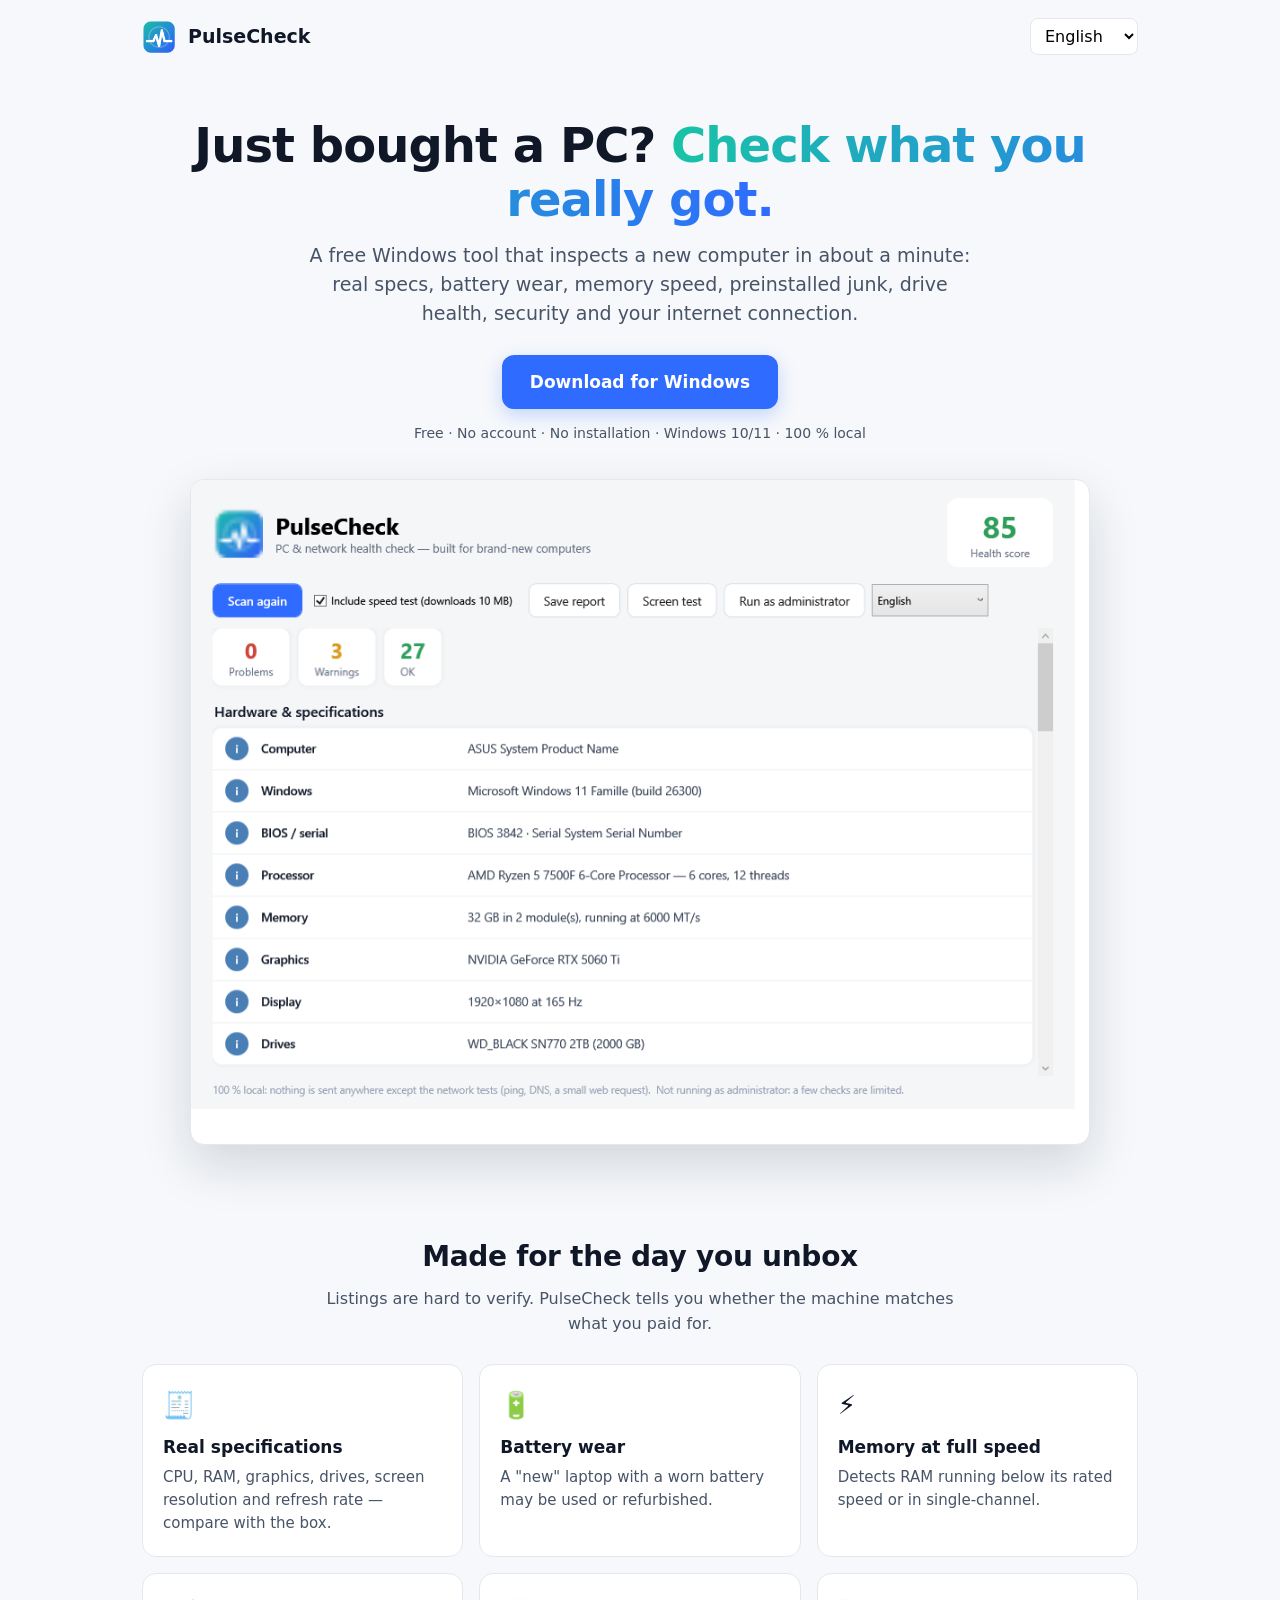
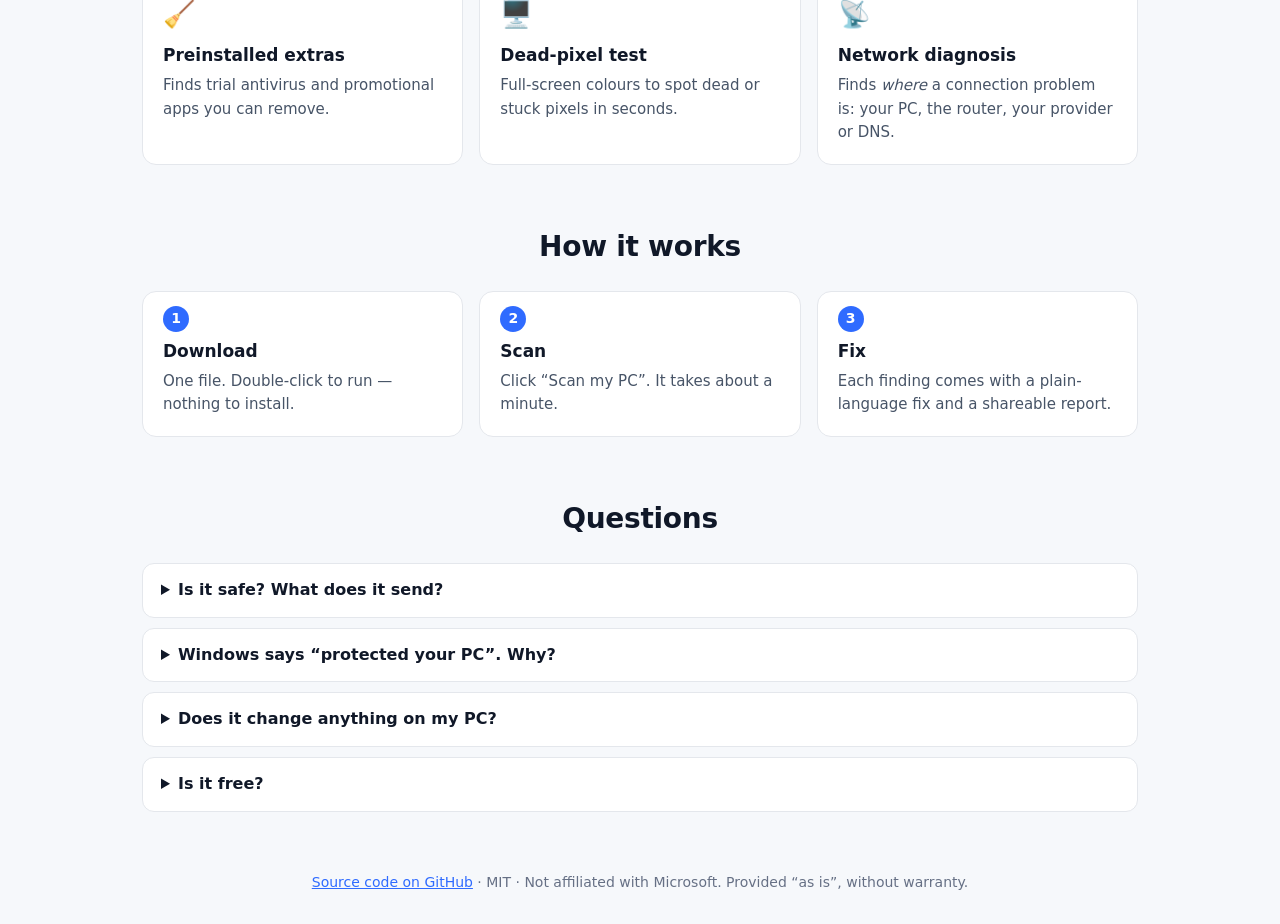
==== docs/index.html @ 27bd8bc9 "PulseCheck 1.0: PC and network health check for new computers" ====
<!DOCTYPE html>
<html lang="en">
<head>
<meta charset="utf-8">
<meta name="viewport" content="width=device-width, initial-scale=1">
<title>PulseCheck — PC & network health check for new computers</title>
<meta name="description" content="Free Windows tool that checks a new PC the day you unbox it: specs, battery wear, memory speed, preinstalled software, drives, security, network diagnosis. 100% local.">
<link rel="icon" href="icon.png">
<style>
:root{--ink:#101828;--muted:#475467;--line:#e4e7ec;--bg:#f6f8fb;--blue:#2f6bff;--teal:#19c3a6}
*{box-sizing:border-box}
body{margin:0;font-family:"Segoe UI",system-ui,-apple-system,Roboto,Arial,sans-serif;color:var(--ink);background:var(--bg);line-height:1.55}
.wrap{max-width:1040px;margin:0 auto;padding:0 22px}
nav{display:flex;align-items:center;gap:12px;padding:18px 0}
nav img{width:34px;height:34px}nav b{font-size:19px}
nav .sp{flex:1}
select{font:inherit;padding:7px 10px;border:1px solid var(--line);border-radius:8px;background:#fff}
.hero{padding:46px 0 30px;text-align:center}
.hero h1{font-size:clamp(30px,5vw,48px);line-height:1.12;margin:0 0 14px;letter-spacing:-.02em}
.hero h1 span{background:linear-gradient(90deg,var(--teal),var(--blue));-webkit-background-clip:text;background-clip:text;color:transparent}
.hero p{font-size:19px;color:var(--muted);max-width:680px;margin:0 auto 26px}
.btn{display:inline-block;background:var(--blue);color:#fff;text-decoration:none;font-weight:600;padding:14px 28px;border-radius:12px;font-size:17px;box-shadow:0 6px 18px #2f6bff40}
.btn:hover{filter:brightness(1.07)}
.meta{margin-top:14px;font-size:14px;color:var(--muted)}
.shot{margin:34px auto 0;max-width:900px;border-radius:14px;box-shadow:0 20px 50px #10182826;border:1px solid var(--line);background:#fff;display:block;width:100%}
h2{font-size:28px;margin:60px 0 8px;text-align:center;letter-spacing:-.01em}
.lead{text-align:center;color:var(--muted);max-width:640px;margin:0 auto 28px}
.grid{display:grid;grid-template-columns:repeat(auto-fit,minmax(240px,1fr));gap:16px}
.card{background:#fff;border:1px solid var(--line);border-radius:14px;padding:20px}
.card h3{margin:0 0 6px;font-size:17px}.card p{margin:0;color:var(--muted);font-size:15px}
.ic{font-size:26px;margin-bottom:8px}
.steps{display:grid;grid-template-columns:repeat(auto-fit,minmax(220px,1fr));gap:16px;counter-reset:s}
.steps .card{position:relative;padding-top:46px}
.steps .card::before{counter-increment:s;content:counter(s);position:absolute;top:14px;left:20px;width:26px;height:26px;border-radius:50%;background:var(--blue);color:#fff;display:grid;place-items:center;font-weight:700;font-size:14px}
.faq details{background:#fff;border:1px solid var(--line);border-radius:12px;padding:14px 18px;margin-bottom:10px}
.faq summary{cursor:pointer;font-weight:600}
.faq p{color:var(--muted);margin:10px 0 0}
footer{margin:60px 0 30px;text-align:center;color:#667085;font-size:14px}
footer a{color:var(--blue)}
</style>
</head>
<body>
<div class="wrap">
  <nav>
    <img src="icon.png" alt=""><b>PulseCheck</b><span class="sp"></span>
    <select id="lang" aria-label="Language">
      <option value="en">English</option><option value="fr">Français</option>
      <option value="es">Español</option><option value="de">Deutsch</option>
    </select>
  </nav>

  <header class="hero">
    <h1 data-i="h1">Just bought a PC? <span>Check what you really got.</span></h1>
    <p data-i="sub">A free Windows tool that inspects a new computer in about a minute: real specs, battery wear, memory speed, preinstalled junk, drive health, security and your internet connection.</p>
    <a class="btn" href="https://github.com/Brillant000/PulseCheck/releases/latest" data-i="dl">Download for Windows</a>
    <div class="meta" data-i="meta">Free · No account · No installation · Windows 10/11 · 100 % local</div>
    <img class="shot" src="screenshot-en.png" alt="PulseCheck screenshot" id="shot">
  </header>

  <h2 data-i="why">Made for the day you unbox</h2>
  <p class="lead" data-i="whyp">Listings are hard to verify. PulseCheck tells you whether the machine matches what you paid for.</p>
  <div class="grid">
    <div class="card"><div class="ic">🧾</div><h3 data-i="f1t">Real specifications</h3><p data-i="f1p">CPU, RAM, graphics, drives, screen resolution and refresh rate — compare with the box.</p></div>
    <div class="card"><div class="ic">🔋</div><h3 data-i="f2t">Battery wear</h3><p data-i="f2p">A "new" laptop with a worn battery may be used or refurbished.</p></div>
    <div class="card"><div class="ic">⚡</div><h3 data-i="f3t">Memory at full speed</h3><p data-i="f3p">Detects RAM running below its rated speed or in single-channel.</p></div>
    <div class="card"><div class="ic">🧹</div><h3 data-i="f4t">Preinstalled extras</h3><p data-i="f4p">Finds trial antivirus and promotional apps you can remove.</p></div>
    <div class="card"><div class="ic">🖥️</div><h3 data-i="f5t">Dead-pixel test</h3><p data-i="f5p">Full-screen colours to spot dead or stuck pixels in seconds.</p></div>
    <div class="card"><div class="ic">📡</div><h3 data-i="f6t">Network diagnosis</h3><p data-i="f6p">Finds <em>where</em> a connection problem is: your PC, the router, your provider or DNS.</p></div>
  </div>

  <h2 data-i="how">How it works</h2>
  <div class="steps" style="margin-top:22px">
    <div class="card"><h3 data-i="s1t">Download</h3><p data-i="s1p">One file. Double-click to run — nothing to install.</p></div>
    <div class="card"><h3 data-i="s2t">Scan</h3><p data-i="s2p">Click “Scan my PC”. It takes about a minute.</p></div>
    <div class="card"><h3 data-i="s3t">Fix</h3><p data-i="s3p">Each finding comes with a plain-language fix and a shareable report.</p></div>
  </div>

  <h2 data-i="faq">Questions</h2>
  <div class="faq" style="margin-top:22px">
    <details><summary data-i="q1">Is it safe? What does it send?</summary><p data-i="a1">Nothing is uploaded and there is no telemetry. PulseCheck only reads information from your PC. The only traffic is the connection test (ping, DNS, a small web request and an optional 10 MB speed test). The source code is public.</p></details>
    <details><summary data-i="q2">Windows says “protected your PC”. Why?</summary><p data-i="a2">The file is not code-signed yet, so SmartScreen warns about any unrecognised program. Click “More info”, then “Run anyway”. You can check the SHA-256 hash published with each release, or build it yourself from the source.</p></details>
    <details><summary data-i="q3">Does it change anything on my PC?</summary><p data-i="a3">No. It is read-only and only suggests fixes. You decide what to do.</p></details>
    <details><summary data-i="q4">Is it free?</summary><p data-i="a4">Yes, free and open source (MIT license).</p></details>
  </div>

  <footer>
    <a href="https://github.com/Brillant000/PulseCheck" data-i="src">Source code on GitHub</a> · MIT ·
    <span data-i="disc">Not affiliated with Microsoft. Provided “as is”, without warranty.</span>
  </footer>
</div>

<script>
const T={
en:{h1:'Just bought a PC? <span>Check what you really got.</span>',sub:'A free Windows tool that inspects a new computer in about a minute: real specs, battery wear, memory speed, preinstalled junk, drive health, security and your internet connection.',dl:'Download for Windows',meta:'Free · No account · No installation · Windows 10/11 · 100 % local',why:'Made for the day you unbox',whyp:'Listings are hard to verify. PulseCheck tells you whether the machine matches what you paid for.',f1t:'Real specifications',f1p:'CPU, RAM, graphics, drives, screen resolution and refresh rate — compare with the box.',f2t:'Battery wear',f2p:'A "new" laptop with a worn battery may be used or refurbished.',f3t:'Memory at full speed',f3p:'Detects RAM running below its rated speed or in single-channel.',f4t:'Preinstalled extras',f4p:'Finds trial antivirus and promotional apps you can remove.',f5t:'Dead-pixel test',f5p:'Full-screen colours to spot dead or stuck pixels in seconds.',f6t:'Network diagnosis',f6p:'Finds <em>where</em> a connection problem is: your PC, the router, your provider or DNS.',how:'How it works',s1t:'Download',s1p:'One file. Double-click to run — nothing to install.',s2t:'Scan',s2p:'Click “Scan my PC”. It takes about a minute.',s3t:'Fix',s3p:'Each finding comes with a plain-language fix and a shareable report.',faq:'Questions',q1:'Is it safe? What does it send?',a1:'Nothing is uploaded and there is no telemetry. PulseCheck only reads information from your PC. The only traffic is the connection test (ping, DNS, a small web request and an optional 10 MB speed test). The source code is public.',q2:'Windows says “protected your PC”. Why?',a2:'The file is not code-signed yet, so SmartScreen warns about any unrecognised program. Click “More info”, then “Run anyway”. You can check the SHA-256 hash published with each release, or build it yourself from the source.',q3:'Does it change anything on my PC?',a3:'No. It is read-only and only suggests fixes. You decide what to do.',q4:'Is it free?',a4:'Yes, free and open source (MIT license).',src:'Source code on GitHub',disc:'Not affiliated with Microsoft. Provided “as is”, without warranty.'},
fr:{h1:'Vous venez d’acheter un PC ? <span>Vérifiez ce que vous avez vraiment reçu.</span>',sub:'Un outil Windows gratuit qui inspecte un ordinateur neuf en une minute : vraies caractéristiques, usure de la batterie, vitesse mémoire, logiciels préinstallés, santé des disques, sécurité et connexion Internet.',dl:'Télécharger pour Windows',meta:'Gratuit · Sans compte · Sans installation · Windows 10/11 · 100 % local',why:'Pensé pour le jour du déballage',whyp:'Une annonce est difficile à vérifier. PulseCheck vous dit si la machine correspond à ce que vous avez payé.',f1t:'Vraies caractéristiques',f1p:'Processeur, mémoire, carte graphique, disques, résolution et fréquence de l’écran — comparez avec la boîte.',f2t:'Usure de la batterie',f2p:'Un portable « neuf » à batterie usée est peut-être d’occasion ou reconditionné.',f3t:'Mémoire à pleine vitesse',f3p:'Détecte une mémoire sous sa vitesse nominale ou en simple canal.',f4t:'Logiciels préinstallés',f4p:'Repère antivirus d’essai et applications promotionnelles à supprimer.',f5t:'Test de pixels morts',f5p:'Des couleurs plein écran pour repérer les pixels morts ou bloqués en quelques secondes.',f6t:'Diagnostic réseau',f6p:'Trouve <em>où</em> se situe un problème de connexion : votre PC, le routeur, votre opérateur ou le DNS.',how:'Comment ça marche',s1t:'Télécharger',s1p:'Un seul fichier. Double-clic pour lancer — rien à installer.',s2t:'Analyser',s2p:'Cliquez sur « Analyser mon PC ». Environ une minute.',s3t:'Corriger',s3p:'Chaque résultat s’accompagne d’une solution claire et d’un rapport partageable.',faq:'Questions',q1:'Est-ce sûr ? Que transmet-il ?',a1:'Rien n’est envoyé et il n’y a aucune télémétrie. PulseCheck lit seulement des informations de votre PC. Le seul trafic est le test de connexion (ping, DNS, une petite requête web et un test de débit de 10 Mo optionnel). Le code source est public.',q2:'Windows indique « a protégé votre PC ». Pourquoi ?',a2:'Le fichier n’est pas encore signé numériquement : SmartScreen avertit pour tout programme non reconnu. Cliquez sur « Informations complémentaires » puis « Exécuter quand même ». Vous pouvez vérifier l’empreinte SHA-256 publiée avec chaque version, ou compiler vous-même.',q3:'Modifie-t-il quelque chose sur mon PC ?',a3:'Non. Il est en lecture seule et propose seulement des solutions. Vous décidez.',q4:'Est-il gratuit ?',a4:'Oui, gratuit et open source (licence MIT).',src:'Code source sur GitHub',disc:'Sans lien avec Microsoft. Fourni « tel quel », sans garantie.'},
es:{h1:'¿Acabas de comprar un PC? <span>Comprueba lo que recibiste de verdad.</span>',sub:'Una herramienta gratuita para Windows que inspecciona un ordenador nuevo en un minuto: especificaciones reales, desgaste de la batería, velocidad de memoria, software preinstalado, estado de los discos, seguridad y conexión a Internet.',dl:'Descargar para Windows',meta:'Gratis · Sin cuenta · Sin instalación · Windows 10/11 · 100 % local',why:'Pensada para el día que lo desembalas',whyp:'Un anuncio es difícil de verificar. PulseCheck te dice si el equipo corresponde a lo que pagaste.',f1t:'Especificaciones reales',f1p:'Procesador, RAM, gráficos, unidades, resolución y frecuencia de pantalla — compáralo con la caja.',f2t:'Desgaste de la batería',f2p:'Un portátil «nuevo» con batería gastada puede ser usado o reacondicionado.',f3t:'Memoria a toda velocidad',f3p:'Detecta RAM por debajo de su velocidad nominal o en canal simple.',f4t:'Software preinstalado',f4p:'Encuentra antivirus de prueba y aplicaciones promocionales que puedes quitar.',f5t:'Prueba de píxeles muertos',f5p:'Colores a pantalla completa para detectar píxeles muertos o fijos en segundos.',f6t:'Diagnóstico de red',f6p:'Encuentra <em>dónde</em> está un problema de conexión: tu PC, el router, tu operador o el DNS.',how:'Cómo funciona',s1t:'Descargar',s1p:'Un solo archivo. Doble clic para ejecutar — nada que instalar.',s2t:'Analizar',s2p:'Pulsa «Analizar mi PC». Tarda aproximadamente un minuto.',s3t:'Corregir',s3p:'Cada resultado incluye una solución clara y un informe que puedes compartir.',faq:'Preguntas',q1:'¿Es seguro? ¿Qué envía?',a1:'No se sube nada y no hay telemetría. PulseCheck solo lee información de tu PC. El único tráfico es la prueba de conexión (ping, DNS, una pequeña petición web y una prueba de velocidad opcional de 10 MB). El código fuente es público.',q2:'Windows dice «protegió tu PC». ¿Por qué?',a2:'El archivo aún no está firmado digitalmente, así que SmartScreen avisa ante cualquier programa no reconocido. Pulsa «Más información» y luego «Ejecutar de todas formas». Puedes comprobar el hash SHA-256 publicado con cada versión o compilarlo tú mismo.',q3:'¿Cambia algo en mi PC?',a3:'No. Es de solo lectura y solo sugiere soluciones. Tú decides.',q4:'¿Es gratuito?',a4:'Sí, gratuito y de código abierto (licencia MIT).',src:'Código fuente en GitHub',disc:'Sin relación con Microsoft. Se ofrece «tal cual», sin garantía.'},
de:{h1:'Gerade einen PC gekauft? <span>Prüfen Sie, was Sie wirklich bekommen haben.</span>',sub:'Ein kostenloses Windows-Tool, das einen neuen Computer in etwa einer Minute prüft: echte Spezifikationen, Akkuverschleiß, Speichergeschwindigkeit, vorinstallierte Software, Laufwerkszustand, Sicherheit und Internetverbindung.',dl:'Für Windows herunterladen',meta:'Kostenlos · Kein Konto · Keine Installation · Windows 10/11 · 100 % lokal',why:'Gemacht für den Tag des Auspackens',whyp:'Angebote lassen sich schwer überprüfen. PulseCheck sagt Ihnen, ob das Gerät dem entspricht, was Sie bezahlt haben.',f1t:'Echte Spezifikationen',f1p:'CPU, RAM, Grafik, Laufwerke, Bildschirmauflösung und Bildwiederholrate — vergleichen Sie mit der Verpackung.',f2t:'Akkuverschleiß',f2p:'Ein „neuer“ Laptop mit abgenutztem Akku ist möglicherweise gebraucht oder generalüberholt.',f3t:'Speicher mit voller Geschwindigkeit',f3p:'Erkennt RAM unterhalb der Nenngeschwindigkeit oder im Single-Channel.',f4t:'Vorinstallierte Zusatzsoftware',f4p:'Findet Test-Antivirus und Werbe-Apps, die Sie entfernen können.',f5t:'Pixelfehler-Test',f5p:'Vollbild-Farben, um defekte oder hängende Pixel in Sekunden zu finden.',f6t:'Netzwerkdiagnose',f6p:'Findet heraus, <em>wo</em> ein Verbindungsproblem liegt: PC, Router, Anbieter oder DNS.',how:'So funktioniert es',s1t:'Herunterladen',s1p:'Eine Datei. Doppelklick zum Starten — nichts zu installieren.',s2t:'Prüfen',s2p:'Klicken Sie auf „Meinen PC prüfen“. Das dauert etwa eine Minute.',s3t:'Beheben',s3p:'Zu jedem Ergebnis gibt es eine verständliche Lösung und einen teilbaren Bericht.',faq:'Fragen',q1:'Ist es sicher? Was wird gesendet?',a1:'Es wird nichts hochgeladen und es gibt keine Telemetrie. PulseCheck liest nur Informationen von Ihrem PC. Der einzige Datenverkehr ist der Verbindungstest (Ping, DNS, eine kleine Webanfrage und ein optionaler 10-MB-Geschwindigkeitstest). Der Quellcode ist öffentlich.',q2:'Windows meldet „Der PC wurde geschützt“. Warum?',a2:'Die Datei ist noch nicht digital signiert, daher warnt SmartScreen vor jedem unbekannten Programm. Klicken Sie auf „Weitere Informationen“ und dann auf „Trotzdem ausführen“. Sie können den mit jeder Version veröffentlichten SHA-256-Hash prüfen oder selbst kompilieren.',q3:'Ändert es etwas an meinem PC?',a3:'Nein. Es arbeitet nur lesend und schlägt lediglich Lösungen vor. Sie entscheiden.',q4:'Ist es kostenlos?',a4:'Ja, kostenlos und quelloffen (MIT-Lizenz).',src:'Quellcode auf GitHub',disc:'Nicht mit Microsoft verbunden. Bereitgestellt „wie besehen“, ohne Gewährleistung.'}
};
const shots={en:'screenshot-en.png',fr:'screenshot-fr.png',es:'screenshot-en.png',de:'screenshot-en.png'};
function setLang(l){
  const t=T[l]||T.en; document.documentElement.lang=l;
  document.querySelectorAll('[data-i]').forEach(e=>{const v=t[e.dataset.i]; if(v!==undefined) e.innerHTML=v;});
  document.getElementById('shot').src=shots[l]||shots.en;
  document.getElementById('lang').value=l;
  try{localStorage.setItem('lang',l)}catch(e){}
}
const saved=(()=>{try{return localStorage.getItem('lang')}catch(e){return null}})();
const nav=(navigator.language||'en').slice(0,2);
setLang(T[saved]?saved:(T[nav]?nav:'en'));
document.getElementById('lang').addEventListener('change',e=>setLang(e.target.value));
</script>
</body>
</html>
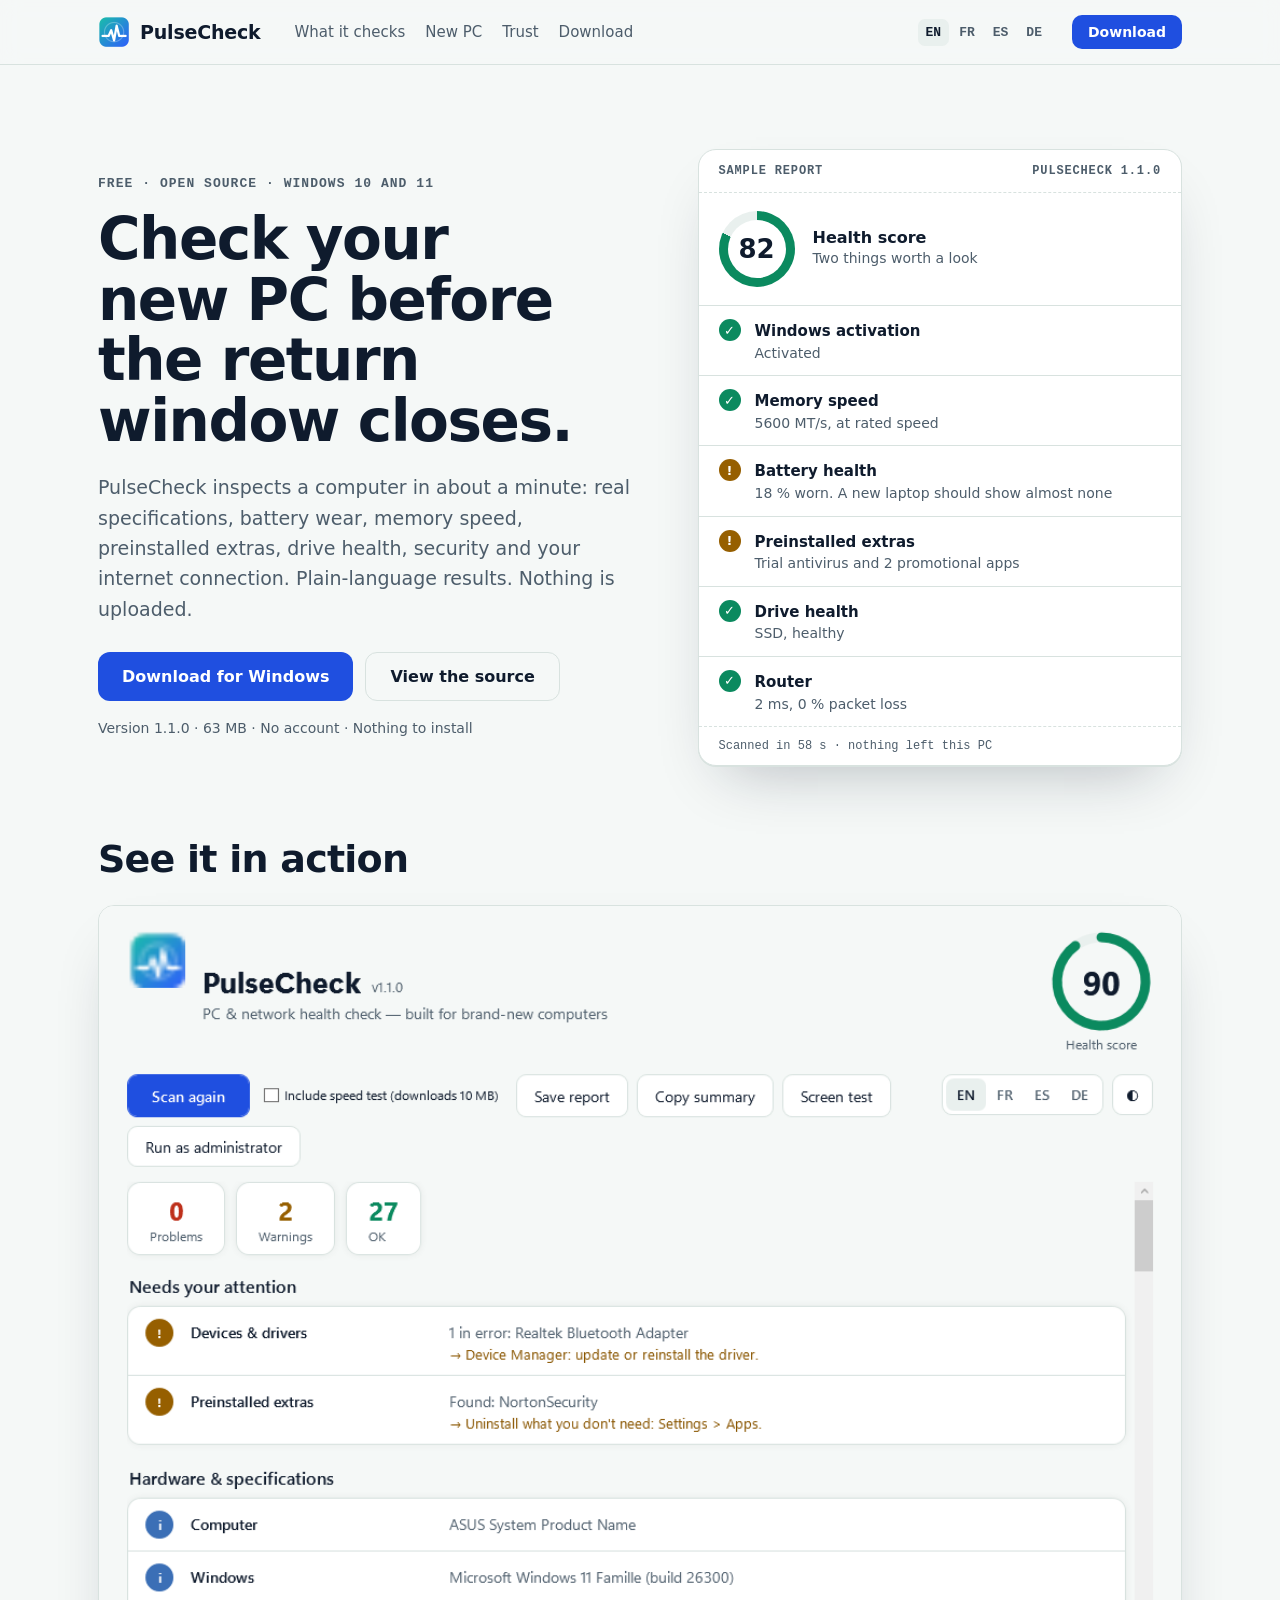
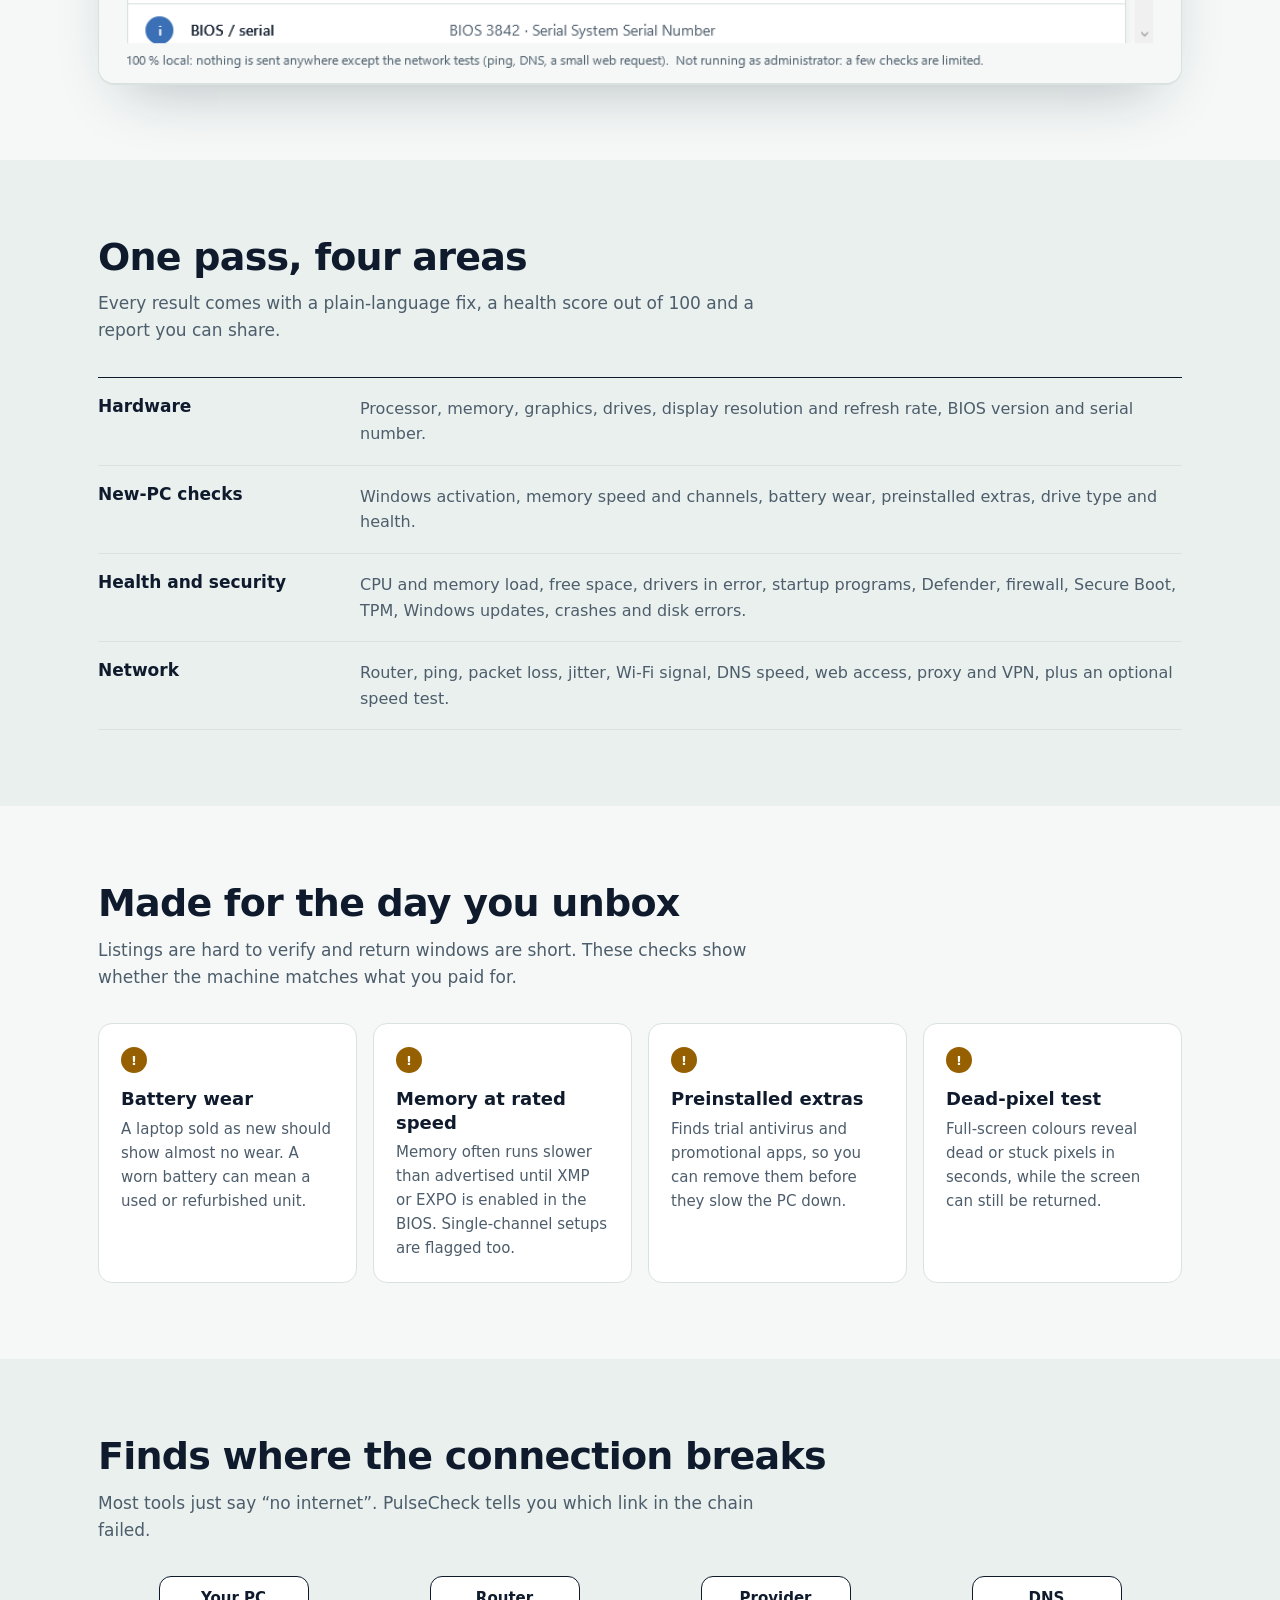
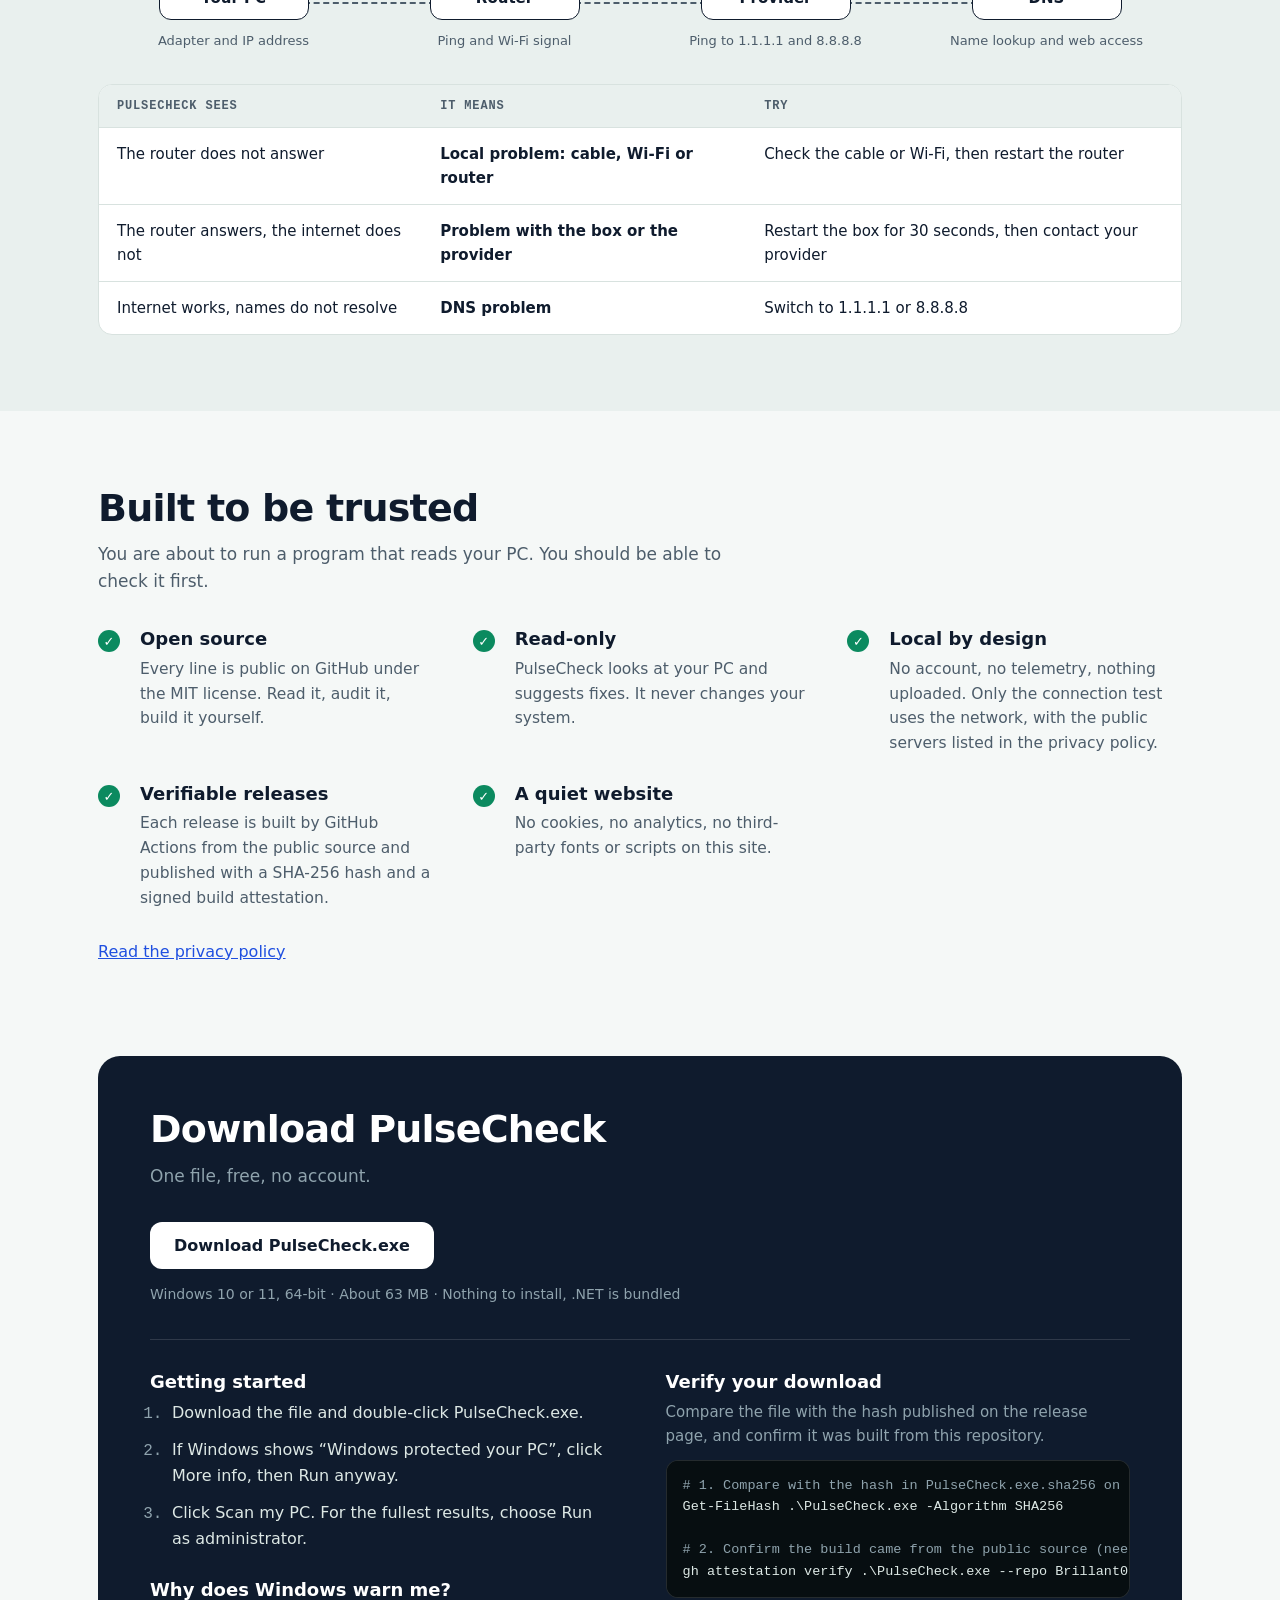
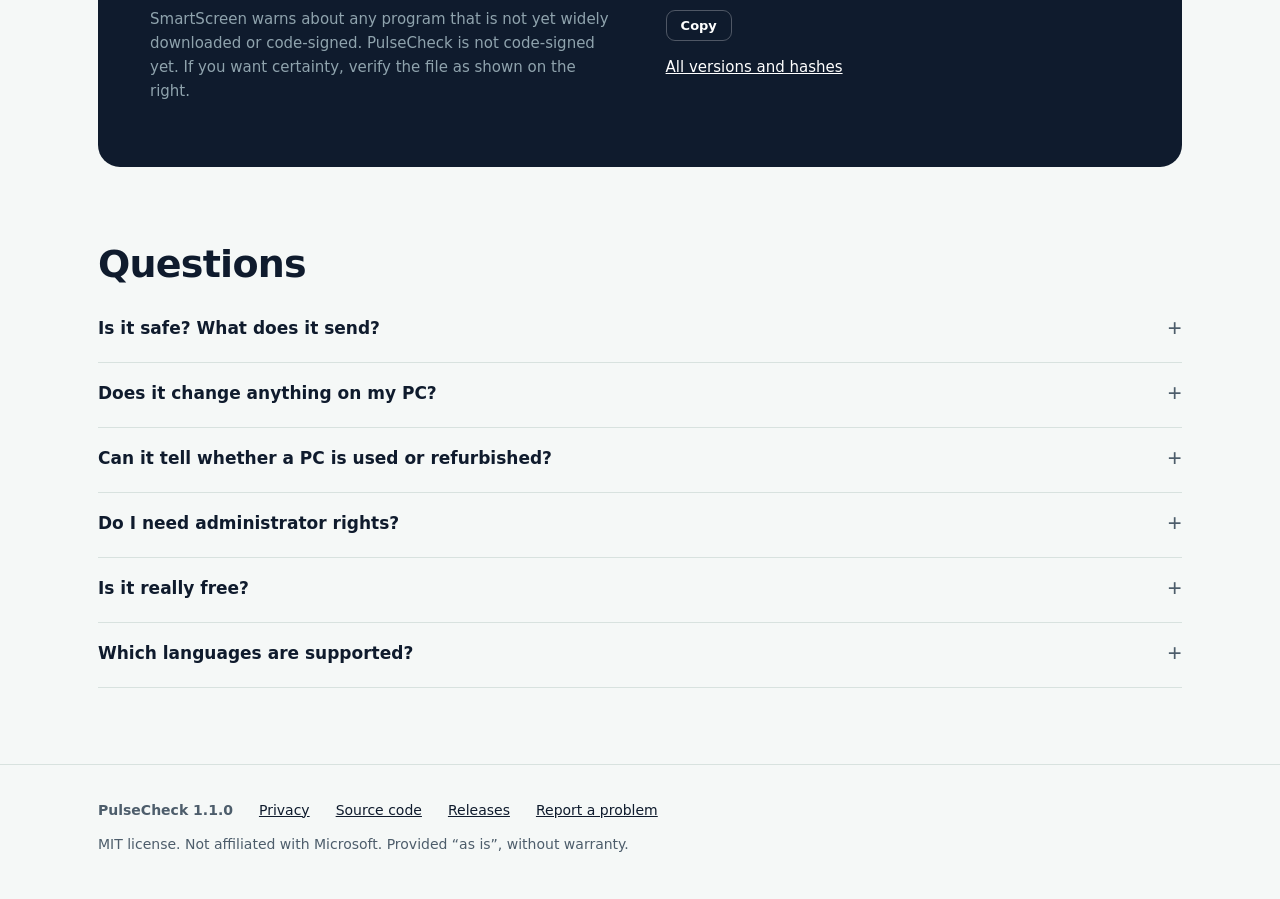
==== commit d14c072e: "PulseCheck 1.1: redesigned app and website, unit tests, CI/release workflows, security docs" ====
--- a/docs/index.html
+++ b/docs/index.html
@@ -3,111 +3,228 @@
 <head>
 <meta charset="utf-8">
 <meta name="viewport" content="width=device-width, initial-scale=1">
-<title>PulseCheck — PC & network health check for new computers</title>
-<meta name="description" content="Free Windows tool that checks a new PC the day you unbox it: specs, battery wear, memory speed, preinstalled software, drives, security, network diagnosis. 100% local.">
-<link rel="icon" href="icon.png">
-<style>
-:root{--ink:#101828;--muted:#475467;--line:#e4e7ec;--bg:#f6f8fb;--blue:#2f6bff;--teal:#19c3a6}
-*{box-sizing:border-box}
-body{margin:0;font-family:"Segoe UI",system-ui,-apple-system,Roboto,Arial,sans-serif;color:var(--ink);background:var(--bg);line-height:1.55}
-.wrap{max-width:1040px;margin:0 auto;padding:0 22px}
-nav{display:flex;align-items:center;gap:12px;padding:18px 0}
-nav img{width:34px;height:34px}nav b{font-size:19px}
-nav .sp{flex:1}
-select{font:inherit;padding:7px 10px;border:1px solid var(--line);border-radius:8px;background:#fff}
-.hero{padding:46px 0 30px;text-align:center}
-.hero h1{font-size:clamp(30px,5vw,48px);line-height:1.12;margin:0 0 14px;letter-spacing:-.02em}
-.hero h1 span{background:linear-gradient(90deg,var(--teal),var(--blue));-webkit-background-clip:text;background-clip:text;color:transparent}
-.hero p{font-size:19px;color:var(--muted);max-width:680px;margin:0 auto 26px}
-.btn{display:inline-block;background:var(--blue);color:#fff;text-decoration:none;font-weight:600;padding:14px 28px;border-radius:12px;font-size:17px;box-shadow:0 6px 18px #2f6bff40}
-.btn:hover{filter:brightness(1.07)}
-.meta{margin-top:14px;font-size:14px;color:var(--muted)}
-.shot{margin:34px auto 0;max-width:900px;border-radius:14px;box-shadow:0 20px 50px #10182826;border:1px solid var(--line);background:#fff;display:block;width:100%}
-h2{font-size:28px;margin:60px 0 8px;text-align:center;letter-spacing:-.01em}
-.lead{text-align:center;color:var(--muted);max-width:640px;margin:0 auto 28px}
-.grid{display:grid;grid-template-columns:repeat(auto-fit,minmax(240px,1fr));gap:16px}
-.card{background:#fff;border:1px solid var(--line);border-radius:14px;padding:20px}
-.card h3{margin:0 0 6px;font-size:17px}.card p{margin:0;color:var(--muted);font-size:15px}
-.ic{font-size:26px;margin-bottom:8px}
-.steps{display:grid;grid-template-columns:repeat(auto-fit,minmax(220px,1fr));gap:16px;counter-reset:s}
-.steps .card{position:relative;padding-top:46px}
-.steps .card::before{counter-increment:s;content:counter(s);position:absolute;top:14px;left:20px;width:26px;height:26px;border-radius:50%;background:var(--blue);color:#fff;display:grid;place-items:center;font-weight:700;font-size:14px}
-.faq details{background:#fff;border:1px solid var(--line);border-radius:12px;padding:14px 18px;margin-bottom:10px}
-.faq summary{cursor:pointer;font-weight:600}
-.faq p{color:var(--muted);margin:10px 0 0}
-footer{margin:60px 0 30px;text-align:center;color:#667085;font-size:14px}
-footer a{color:var(--blue)}
-</style>
+<title>PulseCheck – Free PC health check for new computers</title>
+<meta name="description" content="Check a new Windows PC in about a minute: real specs, battery wear, memory speed, preinstalled extras, drive health, security and your internet connection. Free, open source, 100 % local.">
+<meta name="color-scheme" content="light dark">
+<meta name="theme-color" content="#F5F8F7" media="(prefers-color-scheme: light)">
+<meta name="theme-color" content="#0A1317" media="(prefers-color-scheme: dark)">
+<link rel="canonical" href="https://brillant000.github.io/PulseCheck/">
+<link rel="alternate" hreflang="en" href="https://brillant000.github.io/PulseCheck/">
+<link rel="alternate" hreflang="fr" href="https://brillant000.github.io/PulseCheck/fr/">
+<link rel="alternate" hreflang="es" href="https://brillant000.github.io/PulseCheck/es/">
+<link rel="alternate" hreflang="de" href="https://brillant000.github.io/PulseCheck/de/">
+<link rel="alternate" hreflang="x-default" href="https://brillant000.github.io/PulseCheck/">
+<link rel="icon" href="icon.png" type="image/png">
+<link rel="stylesheet" href="style.css">
+<meta property="og:type" content="website">
+<meta property="og:site_name" content="PulseCheck">
+<meta property="og:title" content="PulseCheck – Free PC health check for new computers">
+<meta property="og:description" content="Check a new Windows PC in about a minute: real specs, battery wear, memory speed, preinstalled extras, drive health, security and your internet connection. Free, open source, 100 % local.">
+<meta property="og:url" content="https://brillant000.github.io/PulseCheck/">
+<meta property="og:image" content="https://brillant000.github.io/PulseCheck/og.png">
+<meta property="og:locale" content="en_US">
+<meta name="twitter:card" content="summary_large_image">
+
+<script type="application/ld+json">
+{"@context":"https://schema.org","@type":"SoftwareApplication","name":"PulseCheck","applicationCategory":"UtilitiesApplication","operatingSystem":"Windows 10, Windows 11","softwareVersion":"1.1.0","license":"https://opensource.org/licenses/MIT","downloadUrl":"https://github.com/Brillant000/PulseCheck/releases/latest/download/PulseCheck.exe","description":"Check a new Windows PC in about a minute: real specs, battery wear, memory speed, preinstalled extras, drive health, security and your internet connection. Free, open source, 100 % local.","offers":{"@type":"Offer","price":"0","priceCurrency":"USD"}}
+</script>
 </head>
 <body>
-<div class="wrap">
-  <nav>
-    <img src="icon.png" alt=""><b>PulseCheck</b><span class="sp"></span>
-    <select id="lang" aria-label="Language">
-      <option value="en">English</option><option value="fr">Français</option>
-      <option value="es">Español</option><option value="de">Deutsch</option>
-    </select>
-  </nav>
-
-  <header class="hero">
-    <h1 data-i="h1">Just bought a PC? <span>Check what you really got.</span></h1>
-    <p data-i="sub">A free Windows tool that inspects a new computer in about a minute: real specs, battery wear, memory speed, preinstalled junk, drive health, security and your internet connection.</p>
-    <a class="btn" href="https://github.com/Brillant000/PulseCheck/releases/latest" data-i="dl">Download for Windows</a>
-    <div class="meta" data-i="meta">Free · No account · No installation · Windows 10/11 · 100 % local</div>
-    <img class="shot" src="screenshot-en.png" alt="PulseCheck screenshot" id="shot">
-  </header>
-
-  <h2 data-i="why">Made for the day you unbox</h2>
-  <p class="lead" data-i="whyp">Listings are hard to verify. PulseCheck tells you whether the machine matches what you paid for.</p>
-  <div class="grid">
-    <div class="card"><div class="ic">🧾</div><h3 data-i="f1t">Real specifications</h3><p data-i="f1p">CPU, RAM, graphics, drives, screen resolution and refresh rate — compare with the box.</p></div>
-    <div class="card"><div class="ic">🔋</div><h3 data-i="f2t">Battery wear</h3><p data-i="f2p">A "new" laptop with a worn battery may be used or refurbished.</p></div>
-    <div class="card"><div class="ic">⚡</div><h3 data-i="f3t">Memory at full speed</h3><p data-i="f3p">Detects RAM running below its rated speed or in single-channel.</p></div>
-    <div class="card"><div class="ic">🧹</div><h3 data-i="f4t">Preinstalled extras</h3><p data-i="f4p">Finds trial antivirus and promotional apps you can remove.</p></div>
-    <div class="card"><div class="ic">🖥️</div><h3 data-i="f5t">Dead-pixel test</h3><p data-i="f5p">Full-screen colours to spot dead or stuck pixels in seconds.</p></div>
-    <div class="card"><div class="ic">📡</div><h3 data-i="f6t">Network diagnosis</h3><p data-i="f6p">Finds <em>where</em> a connection problem is: your PC, the router, your provider or DNS.</p></div>
-  </div>
-
-  <h2 data-i="how">How it works</h2>
-  <div class="steps" style="margin-top:22px">
-    <div class="card"><h3 data-i="s1t">Download</h3><p data-i="s1p">One file. Double-click to run — nothing to install.</p></div>
-    <div class="card"><h3 data-i="s2t">Scan</h3><p data-i="s2p">Click “Scan my PC”. It takes about a minute.</p></div>
-    <div class="card"><h3 data-i="s3t">Fix</h3><p data-i="s3p">Each finding comes with a plain-language fix and a shareable report.</p></div>
-  </div>
-
-  <h2 data-i="faq">Questions</h2>
-  <div class="faq" style="margin-top:22px">
-    <details><summary data-i="q1">Is it safe? What does it send?</summary><p data-i="a1">Nothing is uploaded and there is no telemetry. PulseCheck only reads information from your PC. The only traffic is the connection test (ping, DNS, a small web request and an optional 10 MB speed test). The source code is public.</p></details>
-    <details><summary data-i="q2">Windows says “protected your PC”. Why?</summary><p data-i="a2">The file is not code-signed yet, so SmartScreen warns about any unrecognised program. Click “More info”, then “Run anyway”. You can check the SHA-256 hash published with each release, or build it yourself from the source.</p></details>
-    <details><summary data-i="q3">Does it change anything on my PC?</summary><p data-i="a3">No. It is read-only and only suggests fixes. You decide what to do.</p></details>
-    <details><summary data-i="q4">Is it free?</summary><p data-i="a4">Yes, free and open source (MIT license).</p></details>
-  </div>
-
-  <footer>
-    <a href="https://github.com/Brillant000/PulseCheck" data-i="src">Source code on GitHub</a> · MIT ·
-    <span data-i="disc">Not affiliated with Microsoft. Provided “as is”, without warranty.</span>
-  </footer>
-</div>
+<a class="skip" href="#main">Skip to content</a>
+<header class="top">
+  <div class="wrap bar">
+    <a class="brand" href="./"><img src="icon.png" alt="" width="32" height="32">PulseCheck</a>
+    <nav class="main" aria-label="Main">
+      <a href="./#features">What it checks</a>
+      <a href="./#new-pc">New PC</a>
+      <a href="./#trust">Trust</a>
+      <a href="./#download">Download</a>
+    </nav>
+    <span class="sp"></span>
+    <nav class="langs" aria-label="Language"><a href="index.html" lang="en" hreflang="en" aria-current="true">EN</a><a href="fr/index.html" lang="fr" hreflang="fr">FR</a><a href="es/index.html" lang="es" hreflang="es">ES</a><a href="de/index.html" lang="de" hreflang="de">DE</a></nav>
+    <a class="btn sm" href="./#download">Download</a>
+  </div>
+</header>
+
+<main id="main">
+
+<section class="hero">
+  <div class="wrap grid">
+    <div>
+      <p class="eyebrow">Free · Open source · Windows 10 and 11</p>
+      <h1>Check your new PC before the return window closes.</h1>
+      <p class="lead">PulseCheck inspects a computer in about a minute: real specifications, battery wear, memory speed, preinstalled extras, drive health, security and your internet connection. Plain-language results. Nothing is uploaded.</p>
+      <div class="cta">
+        <a class="btn" href="https://github.com/Brillant000/PulseCheck/releases/latest/download/PulseCheck.exe">Download for Windows</a>
+        <a class="btn ghost" href="https://github.com/Brillant000/PulseCheck">View the source</a>
+      </div>
+      <p class="meta">Version 1.1.0 · 63 MB · No account · Nothing to install</p>
+    </div>
+
+    <div class="sheet" role="img" aria-label="Sample report">
+      <div class="sheet-h"><span>Sample report</span><span>PulseCheck 1.1.0</span></div>
+      <div class="score">
+        <div class="ring" style="--p:82"><b>82</b></div>
+        <p><strong>Health score</strong>Two things worth a look</p>
+      </div>
+      <ul class="rows">
+        <li><span class="g" aria-hidden="true">✓</span><span><span class="n">Windows activation</span><span class="d">Activated</span></span></li>
+        <li><span class="g" aria-hidden="true">✓</span><span><span class="n">Memory speed</span><span class="d">5600 MT/s, at rated speed</span></span></li>
+        <li><span class="g warn" aria-hidden="true">!</span><span><span class="n">Battery health</span><span class="d">18 % worn. A new laptop should show almost none</span></span></li>
+        <li><span class="g warn" aria-hidden="true">!</span><span><span class="n">Preinstalled extras</span><span class="d">Trial antivirus and 2 promotional apps</span></span></li>
+        <li><span class="g" aria-hidden="true">✓</span><span><span class="n">Drive health</span><span class="d">SSD, healthy</span></span></li>
+        <li><span class="g" aria-hidden="true">✓</span><span><span class="n">Router</span><span class="d">2 ms, 0 % packet loss</span></span></li>
+      </ul>
+      <div class="sheet-f">Scanned in 58 s · nothing left this PC</div>
+    </div>
+  </div>
+</section>
+
+<section class="shots" aria-labelledby="shot-h">
+  <div class="wrap">
+    <h2 id="shot-h">See it in action</h2>
+    <picture>
+      <source media="(prefers-color-scheme: dark)" srcset="shots/app-en-dark.png">
+      <img src="shots/app-en-light.png" alt="PulseCheck window showing the health score and the items that need attention" width="860" height="732" loading="lazy">
+    </picture>
+  </div>
+</section>
+
+<section id="features" class="alt">
+  <div class="wrap">
+    <h2>One pass, four areas</h2>
+    <p class="sub">Every result comes with a plain-language fix, a health score out of 100 and a report you can share.</p>
+    <dl class="sheetlist">
+      <div class="r"><dt>Hardware</dt><dd>Processor, memory, graphics, drives, display resolution and refresh rate, BIOS version and serial number.</dd></div>
+      <div class="r"><dt>New-PC checks</dt><dd>Windows activation, memory speed and channels, battery wear, preinstalled extras, drive type and health.</dd></div>
+      <div class="r"><dt>Health and security</dt><dd>CPU and memory load, free space, drivers in error, startup programs, Defender, firewall, Secure Boot, TPM, Windows updates, crashes and disk errors.</dd></div>
+      <div class="r"><dt>Network</dt><dd>Router, ping, packet loss, jitter, Wi-Fi signal, DNS speed, web access, proxy and VPN, plus an optional speed test.</dd></div>
+    </dl>
+  </div>
+</section>
+
+<section id="new-pc">
+  <div class="wrap">
+    <h2>Made for the day you unbox</h2>
+    <p class="sub">Listings are hard to verify and return windows are short. These checks show whether the machine matches what you paid for.</p>
+    <div class="cards">
+      <div class="card"><span class="g warn" aria-hidden="true">!</span><h3>Battery wear</h3><p>A laptop sold as new should show almost no wear. A worn battery can mean a used or refurbished unit.</p></div>
+      <div class="card"><span class="g warn" aria-hidden="true">!</span><h3>Memory at rated speed</h3><p>Memory often runs slower than advertised until XMP or EXPO is enabled in the BIOS. Single-channel setups are flagged too.</p></div>
+      <div class="card"><span class="g warn" aria-hidden="true">!</span><h3>Preinstalled extras</h3><p>Finds trial antivirus and promotional apps, so you can remove them before they slow the PC down.</p></div>
+      <div class="card"><span class="g warn" aria-hidden="true">!</span><h3>Dead-pixel test</h3><p>Full-screen colours reveal dead or stuck pixels in seconds, while the screen can still be returned.</p></div>
+    </div>
+  </div>
+</section>
+
+<section id="network" class="alt">
+  <div class="wrap">
+    <h2>Finds where the connection breaks</h2>
+    <p class="sub">Most tools just say “no internet”. PulseCheck tells you which link in the chain failed.</p>
+    <ol class="chain">
+      <li><span class="node">Your PC</span><small>Adapter and IP address</small></li>
+      <li><span class="node">Router</span><small>Ping and Wi-Fi signal</small></li>
+      <li><span class="node">Provider</span><small>Ping to 1.1.1.1 and 8.8.8.8</small></li>
+      <li><span class="node">DNS</span><small>Name lookup and web access</small></li>
+    </ol>
+    <div class="tablewrap">
+      <table>
+        <thead><tr><th>PulseCheck sees</th><th>It means</th><th>Try</th></tr></thead>
+        <tbody>
+          <tr><td>The router does not answer</td><td>Local problem: cable, Wi-Fi or router</td><td>Check the cable or Wi-Fi, then restart the router</td></tr>
+          <tr><td>The router answers, the internet does not</td><td>Problem with the box or the provider</td><td>Restart the box for 30 seconds, then contact your provider</td></tr>
+          <tr><td>Internet works, names do not resolve</td><td>DNS problem</td><td>Switch to 1.1.1.1 or 8.8.8.8</td></tr>
+        </tbody>
+      </table>
+    </div>
+  </div>
+</section>
+
+<section id="trust">
+  <div class="wrap">
+    <h2>Built to be trusted</h2>
+    <p class="sub">You are about to run a program that reads your PC. You should be able to check it first.</p>
+    <div class="trust">
+      <div><span class="g" aria-hidden="true">✓</span><span><h3>Open source</h3><p>Every line is public on GitHub under the MIT license. Read it, audit it, build it yourself.</p></span></div>
+      <div><span class="g" aria-hidden="true">✓</span><span><h3>Read-only</h3><p>PulseCheck looks at your PC and suggests fixes. It never changes your system.</p></span></div>
+      <div><span class="g" aria-hidden="true">✓</span><span><h3>Local by design</h3><p>No account, no telemetry, nothing uploaded. Only the connection test uses the network, with the public servers listed in the privacy policy.</p></span></div>
+      <div><span class="g" aria-hidden="true">✓</span><span><h3>Verifiable releases</h3><p>Each release is built by GitHub Actions from the public source and published with a SHA-256 hash and a signed build attestation.</p></span></div>
+      <div><span class="g" aria-hidden="true">✓</span><span><h3>A quiet website</h3><p>No cookies, no analytics, no third-party fonts or scripts on this site.</p></span></div>
+    </div>
+    <p class="more"><a href="privacy.html">Read the privacy policy</a></p>
+  </div>
+</section>
+
+<section id="download" style="padding-top:0">
+  <div class="wrap">
+    <div class="dl">
+      <h2>Download PulseCheck</h2>
+      <p class="sub">One file, free, no account.</p>
+      <a class="btn" href="https://github.com/Brillant000/PulseCheck/releases/latest/download/PulseCheck.exe">Download PulseCheck.exe</a>
+      <p class="req">Windows 10 or 11, 64-bit · About 63 MB · Nothing to install, .NET is bundled</p>
+
+      <div class="dgrid">
+        <div>
+          <h3>Getting started</h3>
+          <ol>
+            <li>Download the file and double-click PulseCheck.exe.</li>
+            <li>If Windows shows “Windows protected your PC”, click More info, then Run anyway.</li>
+            <li>Click Scan my PC. For the fullest results, choose Run as administrator.</li>
+          </ol>
+          <h3 style="margin-top:26px">Why does Windows warn me?</h3>
+          <p class="s">SmartScreen warns about any program that is not yet widely downloaded or code-signed. PulseCheck is not code-signed yet. If you want certainty, verify the file as shown on the right.</p>
+        </div>
+        <div>
+          <h3>Verify your download</h3>
+          <p class="s">Compare the file with the hash published on the release page, and confirm it was built from this repository.</p>
+          <pre id="verify"><span class="c"># 1. Compare with the hash in PulseCheck.exe.sha256 on the release page</span>
+Get-FileHash .\PulseCheck.exe -Algorithm SHA256
+
+<span class="c"># 2. Confirm the build came from the public source (needs the GitHub CLI)</span>
+gh attestation verify .\PulseCheck.exe --repo Brillant000/PulseCheck</pre>
+          <button class="copy" type="button" id="copybtn" data-done="Copied">Copy</button>
+          <p class="s" style="margin-top:14px"><a href="https://github.com/Brillant000/PulseCheck/releases" style="color:#fff">All versions and hashes</a></p>
+        </div>
+      </div>
+    </div>
+  </div>
+</section>
+
+<section id="faq" style="padding-top:0">
+  <div class="wrap faq">
+    <h2>Questions</h2>
+    <details><summary>Is it safe? What does it send?</summary><p>Nothing is uploaded and there is no telemetry. PulseCheck reads information from your PC and saves a report only where you choose. Its network tests contact public servers: ping, DNS, one small web request and an optional 10 MB speed test. The privacy policy lists them all.</p></details>
+    <details><summary>Does it change anything on my PC?</summary><p>No. It only reads, and suggests fixes that you apply yourself.</p></details>
+    <details><summary>Can it tell whether a PC is used or refurbished?</summary><p>It shows signs, such as battery wear or a missing activation. These are indicators, not proof.</p></details>
+    <details><summary>Do I need administrator rights?</summary><p>Not for most checks. Choose Run as administrator for the TPM check and a few others.</p></details>
+    <details><summary>Is it really free?</summary><p>Yes. It is free and open source under the MIT license, with no ads and no paid tier.</p></details>
+    <details><summary>Which languages are supported?</summary><p>English, Français, Español and Deutsch. More can be added: see the repository.</p></details>
+  </div>
+</section>
+
+</main>
+<footer class="site">
+  <div class="wrap">
+    <div class="cols">
+      <strong>PulseCheck 1.1.0</strong>
+      <a href="privacy.html">Privacy</a>
+      <a href="https://github.com/Brillant000/PulseCheck">Source code</a>
+      <a href="https://github.com/Brillant000/PulseCheck/releases">Releases</a>
+      <a href="https://github.com/Brillant000/PulseCheck/issues">Report a problem</a>
+    </div>
+    <div>MIT license. Not affiliated with Microsoft. Provided “as is”, without warranty.</div>
+  </div>
+</footer>
 
 <script>
-const T={
-en:{h1:'Just bought a PC? <span>Check what you really got.</span>',sub:'A free Windows tool that inspects a new computer in about a minute: real specs, battery wear, memory speed, preinstalled junk, drive health, security and your internet connection.',dl:'Download for Windows',meta:'Free · No account · No installation · Windows 10/11 · 100 % local',why:'Made for the day you unbox',whyp:'Listings are hard to verify. PulseCheck tells you whether the machine matches what you paid for.',f1t:'Real specifications',f1p:'CPU, RAM, graphics, drives, screen resolution and refresh rate — compare with the box.',f2t:'Battery wear',f2p:'A "new" laptop with a worn battery may be used or refurbished.',f3t:'Memory at full speed',f3p:'Detects RAM running below its rated speed or in single-channel.',f4t:'Preinstalled extras',f4p:'Finds trial antivirus and promotional apps you can remove.',f5t:'Dead-pixel test',f5p:'Full-screen colours to spot dead or stuck pixels in seconds.',f6t:'Network diagnosis',f6p:'Finds <em>where</em> a connection problem is: your PC, the router, your provider or DNS.',how:'How it works',s1t:'Download',s1p:'One file. Double-click to run — nothing to install.',s2t:'Scan',s2p:'Click “Scan my PC”. It takes about a minute.',s3t:'Fix',s3p:'Each finding comes with a plain-language fix and a shareable report.',faq:'Questions',q1:'Is it safe? What does it send?',a1:'Nothing is uploaded and there is no telemetry. PulseCheck only reads information from your PC. The only traffic is the connection test (ping, DNS, a small web request and an optional 10 MB speed test). The source code is public.',q2:'Windows says “protected your PC”. Why?',a2:'The file is not code-signed yet, so SmartScreen warns about any unrecognised program. Click “More info”, then “Run anyway”. You can check the SHA-256 hash published with each release, or build it yourself from the source.',q3:'Does it change anything on my PC?',a3:'No. It is read-only and only suggests fixes. You decide what to do.',q4:'Is it free?',a4:'Yes, free and open source (MIT license).',src:'Source code on GitHub',disc:'Not affiliated with Microsoft. Provided “as is”, without warranty.'},
-fr:{h1:'Vous venez d’acheter un PC ? <span>Vérifiez ce que vous avez vraiment reçu.</span>',sub:'Un outil Windows gratuit qui inspecte un ordinateur neuf en une minute : vraies caractéristiques, usure de la batterie, vitesse mémoire, logiciels préinstallés, santé des disques, sécurité et connexion Internet.',dl:'Télécharger pour Windows',meta:'Gratuit · Sans compte · Sans installation · Windows 10/11 · 100 % local',why:'Pensé pour le jour du déballage',whyp:'Une annonce est difficile à vérifier. PulseCheck vous dit si la machine correspond à ce que vous avez payé.',f1t:'Vraies caractéristiques',f1p:'Processeur, mémoire, carte graphique, disques, résolution et fréquence de l’écran — comparez avec la boîte.',f2t:'Usure de la batterie',f2p:'Un portable « neuf » à batterie usée est peut-être d’occasion ou reconditionné.',f3t:'Mémoire à pleine vitesse',f3p:'Détecte une mémoire sous sa vitesse nominale ou en simple canal.',f4t:'Logiciels préinstallés',f4p:'Repère antivirus d’essai et applications promotionnelles à supprimer.',f5t:'Test de pixels morts',f5p:'Des couleurs plein écran pour repérer les pixels morts ou bloqués en quelques secondes.',f6t:'Diagnostic réseau',f6p:'Trouve <em>où</em> se situe un problème de connexion : votre PC, le routeur, votre opérateur ou le DNS.',how:'Comment ça marche',s1t:'Télécharger',s1p:'Un seul fichier. Double-clic pour lancer — rien à installer.',s2t:'Analyser',s2p:'Cliquez sur « Analyser mon PC ». Environ une minute.',s3t:'Corriger',s3p:'Chaque résultat s’accompagne d’une solution claire et d’un rapport partageable.',faq:'Questions',q1:'Est-ce sûr ? Que transmet-il ?',a1:'Rien n’est envoyé et il n’y a aucune télémétrie. PulseCheck lit seulement des informations de votre PC. Le seul trafic est le test de connexion (ping, DNS, une petite requête web et un test de débit de 10 Mo optionnel). Le code source est public.',q2:'Windows indique « a protégé votre PC ». Pourquoi ?',a2:'Le fichier n’est pas encore signé numériquement : SmartScreen avertit pour tout programme non reconnu. Cliquez sur « Informations complémentaires » puis « Exécuter quand même ». Vous pouvez vérifier l’empreinte SHA-256 publiée avec chaque version, ou compiler vous-même.',q3:'Modifie-t-il quelque chose sur mon PC ?',a3:'Non. Il est en lecture seule et propose seulement des solutions. Vous décidez.',q4:'Est-il gratuit ?',a4:'Oui, gratuit et open source (licence MIT).',src:'Code source sur GitHub',disc:'Sans lien avec Microsoft. Fourni « tel quel », sans garantie.'},
-es:{h1:'¿Acabas de comprar un PC? <span>Comprueba lo que recibiste de verdad.</span>',sub:'Una herramienta gratuita para Windows que inspecciona un ordenador nuevo en un minuto: especificaciones reales, desgaste de la batería, velocidad de memoria, software preinstalado, estado de los discos, seguridad y conexión a Internet.',dl:'Descargar para Windows',meta:'Gratis · Sin cuenta · Sin instalación · Windows 10/11 · 100 % local',why:'Pensada para el día que lo desembalas',whyp:'Un anuncio es difícil de verificar. PulseCheck te dice si el equipo corresponde a lo que pagaste.',f1t:'Especificaciones reales',f1p:'Procesador, RAM, gráficos, unidades, resolución y frecuencia de pantalla — compáralo con la caja.',f2t:'Desgaste de la batería',f2p:'Un portátil «nuevo» con batería gastada puede ser usado o reacondicionado.',f3t:'Memoria a toda velocidad',f3p:'Detecta RAM por debajo de su velocidad nominal o en canal simple.',f4t:'Software preinstalado',f4p:'Encuentra antivirus de prueba y aplicaciones promocionales que puedes quitar.',f5t:'Prueba de píxeles muertos',f5p:'Colores a pantalla completa para detectar píxeles muertos o fijos en segundos.',f6t:'Diagnóstico de red',f6p:'Encuentra <em>dónde</em> está un problema de conexión: tu PC, el router, tu operador o el DNS.',how:'Cómo funciona',s1t:'Descargar',s1p:'Un solo archivo. Doble clic para ejecutar — nada que instalar.',s2t:'Analizar',s2p:'Pulsa «Analizar mi PC». Tarda aproximadamente un minuto.',s3t:'Corregir',s3p:'Cada resultado incluye una solución clara y un informe que puedes compartir.',faq:'Preguntas',q1:'¿Es seguro? ¿Qué envía?',a1:'No se sube nada y no hay telemetría. PulseCheck solo lee información de tu PC. El único tráfico es la prueba de conexión (ping, DNS, una pequeña petición web y una prueba de velocidad opcional de 10 MB). El código fuente es público.',q2:'Windows dice «protegió tu PC». ¿Por qué?',a2:'El archivo aún no está firmado digitalmente, así que SmartScreen avisa ante cualquier programa no reconocido. Pulsa «Más información» y luego «Ejecutar de todas formas». Puedes comprobar el hash SHA-256 publicado con cada versión o compilarlo tú mismo.',q3:'¿Cambia algo en mi PC?',a3:'No. Es de solo lectura y solo sugiere soluciones. Tú decides.',q4:'¿Es gratuito?',a4:'Sí, gratuito y de código abierto (licencia MIT).',src:'Código fuente en GitHub',disc:'Sin relación con Microsoft. Se ofrece «tal cual», sin garantía.'},
-de:{h1:'Gerade einen PC gekauft? <span>Prüfen Sie, was Sie wirklich bekommen haben.</span>',sub:'Ein kostenloses Windows-Tool, das einen neuen Computer in etwa einer Minute prüft: echte Spezifikationen, Akkuverschleiß, Speichergeschwindigkeit, vorinstallierte Software, Laufwerkszustand, Sicherheit und Internetverbindung.',dl:'Für Windows herunterladen',meta:'Kostenlos · Kein Konto · Keine Installation · Windows 10/11 · 100 % lokal',why:'Gemacht für den Tag des Auspackens',whyp:'Angebote lassen sich schwer überprüfen. PulseCheck sagt Ihnen, ob das Gerät dem entspricht, was Sie bezahlt haben.',f1t:'Echte Spezifikationen',f1p:'CPU, RAM, Grafik, Laufwerke, Bildschirmauflösung und Bildwiederholrate — vergleichen Sie mit der Verpackung.',f2t:'Akkuverschleiß',f2p:'Ein „neuer“ Laptop mit abgenutztem Akku ist möglicherweise gebraucht oder generalüberholt.',f3t:'Speicher mit voller Geschwindigkeit',f3p:'Erkennt RAM unterhalb der Nenngeschwindigkeit oder im Single-Channel.',f4t:'Vorinstallierte Zusatzsoftware',f4p:'Findet Test-Antivirus und Werbe-Apps, die Sie entfernen können.',f5t:'Pixelfehler-Test',f5p:'Vollbild-Farben, um defekte oder hängende Pixel in Sekunden zu finden.',f6t:'Netzwerkdiagnose',f6p:'Findet heraus, <em>wo</em> ein Verbindungsproblem liegt: PC, Router, Anbieter oder DNS.',how:'So funktioniert es',s1t:'Herunterladen',s1p:'Eine Datei. Doppelklick zum Starten — nichts zu installieren.',s2t:'Prüfen',s2p:'Klicken Sie auf „Meinen PC prüfen“. Das dauert etwa eine Minute.',s3t:'Beheben',s3p:'Zu jedem Ergebnis gibt es eine verständliche Lösung und einen teilbaren Bericht.',faq:'Fragen',q1:'Ist es sicher? Was wird gesendet?',a1:'Es wird nichts hochgeladen und es gibt keine Telemetrie. PulseCheck liest nur Informationen von Ihrem PC. Der einzige Datenverkehr ist der Verbindungstest (Ping, DNS, eine kleine Webanfrage und ein optionaler 10-MB-Geschwindigkeitstest). Der Quellcode ist öffentlich.',q2:'Windows meldet „Der PC wurde geschützt“. Warum?',a2:'Die Datei ist noch nicht digital signiert, daher warnt SmartScreen vor jedem unbekannten Programm. Klicken Sie auf „Weitere Informationen“ und dann auf „Trotzdem ausführen“. Sie können den mit jeder Version veröffentlichten SHA-256-Hash prüfen oder selbst kompilieren.',q3:'Ändert es etwas an meinem PC?',a3:'Nein. Es arbeitet nur lesend und schlägt lediglich Lösungen vor. Sie entscheiden.',q4:'Ist es kostenlos?',a4:'Ja, kostenlos und quelloffen (MIT-Lizenz).',src:'Quellcode auf GitHub',disc:'Nicht mit Microsoft verbunden. Bereitgestellt „wie besehen“, ohne Gewährleistung.'}
-};
-const shots={en:'screenshot-en.png',fr:'screenshot-fr.png',es:'screenshot-en.png',de:'screenshot-en.png'};
-function setLang(l){
-  const t=T[l]||T.en; document.documentElement.lang=l;
-  document.querySelectorAll('[data-i]').forEach(e=>{const v=t[e.dataset.i]; if(v!==undefined) e.innerHTML=v;});
-  document.getElementById('shot').src=shots[l]||shots.en;
-  document.getElementById('lang').value=l;
-  try{localStorage.setItem('lang',l)}catch(e){}
-}
-const saved=(()=>{try{return localStorage.getItem('lang')}catch(e){return null}})();
-const nav=(navigator.language||'en').slice(0,2);
-setLang(T[saved]?saved:(T[nav]?nav:'en'));
-document.getElementById('lang').addEventListener('change',e=>setLang(e.target.value));
+(function(){
+  var b=document.getElementById('copybtn'),p=document.getElementById('verify');
+  if(!b||!p) return;
+  b.addEventListener('click',function(){
+    var t=p.innerText;
+    function done(){var o=b.textContent;b.textContent=b.dataset.done;setTimeout(function(){b.textContent=o},1800)}
+    if(navigator.clipboard&&navigator.clipboard.writeText){navigator.clipboard.writeText(t).then(done,function(){})}
+  });
+})();
 </script>
 </body>
 </html>
--- a/docs/style.css
+++ b/docs/style.css
@@ -0,0 +1,160 @@
+/* PulseCheck site. Concept: an inspection sheet. Calm paper-like ground, ink text,
+   one cobalt accent for actions, status colours reserved for results. No third-party requests. */
+:root{
+  --bg:#F5F8F7; --surface:#FFFFFF; --soft:#E9F0EE; --ink:#0F1B2D; --muted:#4D5D6B; --line:#D8E2DF;
+  --accent:#1F4FE0; --accent-ink:#FFFFFF; --accent-soft:#E7EDFF;
+  --ok:#0B8A5F; --warn:#965F00; --bad:#BE301B; --on:#FFFFFF;
+  --code:#0F1B2D; --code-ink:#DDE8E5; --code-dim:#8FA3AD;
+  --display:"Segoe UI Variable Display","Segoe UI",system-ui,-apple-system,"Helvetica Neue",Arial,sans-serif;
+  --text:"Segoe UI Variable Text","Segoe UI",system-ui,-apple-system,"Helvetica Neue",Arial,sans-serif;
+  --mono:"Cascadia Mono",ui-monospace,SFMono-Regular,Menlo,Consolas,monospace;
+  --shadow:0 1px 0 var(--line),0 28px 60px -28px rgb(15 27 45 / .30);
+}
+@media (prefers-color-scheme:dark){
+  :root{
+    --bg:#0A1317; --surface:#101D23; --soft:#14242B; --ink:#E6EEEC; --muted:#9BAEB5; --line:#21343B;
+    --accent:#7F9DFF; --accent-ink:#0A1317; --accent-soft:#16233F;
+    --ok:#34D399; --warn:#FBBF24; --bad:#F87171; --on:#04130E;
+    --code:#0D181D; --code-ink:#DDE8E5; --code-dim:#7F949D;
+    --shadow:0 1px 0 var(--line),0 28px 60px -28px rgb(0 0 0 / .6);
+    color-scheme:dark;
+  }
+}
+*{box-sizing:border-box}
+html{scroll-behavior:smooth;-webkit-text-size-adjust:100%}
+@media (prefers-reduced-motion:reduce){html{scroll-behavior:auto}}
+body{margin:0;background:var(--bg);color:var(--ink);font:16px/1.6 var(--text);-webkit-font-smoothing:antialiased}
+img{max-width:100%;height:auto}
+a{color:var(--accent)}
+:focus-visible{outline:3px solid var(--accent);outline-offset:3px;border-radius:6px}
+.sr{position:absolute;width:1px;height:1px;overflow:hidden;clip:rect(0 0 0 0);white-space:nowrap}
+.skip{position:absolute;left:-999px;top:8px;background:var(--surface);color:var(--ink);padding:10px 14px;border-radius:8px;z-index:50;border:1px solid var(--line)}
+.skip:focus{left:8px}
+.wrap{max-width:1120px;margin-inline:auto;padding-inline:max(18px,env(safe-area-inset-left,0px)) max(18px,env(safe-area-inset-right,0px))}
+
+/* header */
+header.top{position:sticky;top:0;z-index:20;background:color-mix(in srgb,var(--bg) 88%,transparent);backdrop-filter:blur(10px);border-bottom:1px solid var(--line)}
+.bar{display:flex;align-items:center;gap:22px;min-height:64px}
+.brand{display:flex;align-items:center;gap:10px;color:var(--ink);text-decoration:none;font:700 19px var(--display);letter-spacing:-.01em}
+.brand img{width:32px;height:32px;display:block}
+nav.main{display:flex;gap:20px;margin-left:12px}
+nav.main a{color:var(--muted);text-decoration:none;font-size:15px;font-weight:500}
+nav.main a:hover{color:var(--ink)}
+.sp{flex:1}
+.langs{display:flex;gap:2px;font:600 13px var(--mono)}
+.langs a{color:var(--muted);text-decoration:none;padding:6px 8px;border-radius:7px}
+.langs a[aria-current="true"]{background:var(--soft);color:var(--ink)}
+.langs a:hover{color:var(--ink)}
+.btn{display:inline-flex;align-items:center;gap:10px;background:var(--accent);color:var(--accent-ink);text-decoration:none;font:600 16px var(--text);padding:14px 24px;border-radius:12px;border:0;cursor:pointer;transition:transform .12s ease,filter .12s ease}
+.btn:hover{filter:brightness(1.08)}
+.btn:active{transform:translateY(1px)}
+.btn.ghost{background:transparent;color:var(--ink);border:1px solid var(--line)}
+.btn.ghost:hover{background:var(--soft);filter:none}
+.btn.sm{padding:9px 16px;font-size:14px;border-radius:10px}
+@media (max-width:820px){nav.main{display:none}.bar{gap:10px}}
+@media (max-width:560px){.bar .btn.sm{display:none}.brand{font-size:17px}}
+
+/* hero */
+.hero{padding-block:clamp(36px,7vw,84px) clamp(40px,6vw,72px)}
+.hero .grid{display:grid;grid-template-columns:minmax(0,1.05fr) minmax(0,.95fr);gap:clamp(28px,5vw,64px);align-items:center}
+@media (max-width:900px){.hero .grid{grid-template-columns:minmax(0,1fr)}}
+.eyebrow{font:600 13px var(--mono);letter-spacing:.08em;text-transform:uppercase;color:var(--muted);margin:0 0 18px}
+h1{font:700 clamp(34px,5.4vw,58px)/1.05 var(--display);letter-spacing:-.025em;margin:0 0 20px;text-wrap:balance}
+.lead{font-size:clamp(17px,1.6vw,19px);color:var(--muted);max-width:56ch;margin:0 0 28px}
+.cta{display:flex;flex-wrap:wrap;gap:12px;margin-bottom:16px}
+.meta{font-size:14px;color:var(--muted);margin:0}
+
+/* sheet (sample report) */
+.sheet{background:var(--surface);border:1px solid var(--line);border-radius:18px;box-shadow:var(--shadow);overflow:hidden}
+.sheet-h{display:flex;justify-content:space-between;align-items:center;gap:12px;padding:14px 20px;border-bottom:1px dashed var(--line);font:600 12px var(--mono);letter-spacing:.07em;text-transform:uppercase;color:var(--muted)}
+.score{display:flex;align-items:center;gap:18px;padding:18px 20px}
+.ring{--p:82;width:76px;height:76px;border-radius:50%;background:conic-gradient(var(--ok) calc(var(--p)*1%),var(--soft) 0);display:grid;place-items:center;flex:none}
+.ring::before{content:"";grid-area:1/1;width:58px;height:58px;border-radius:50%;background:var(--surface)}
+.ring b{grid-area:1/1;font:700 26px var(--display);font-variant-numeric:tabular-nums}
+.score p{margin:0;color:var(--muted);font-size:14px}.score strong{display:block;color:var(--ink);font:600 16px var(--display)}
+ul.rows{list-style:none;margin:0;padding:0}
+ul.rows li{display:grid;grid-template-columns:24px minmax(0,1fr);gap:12px;padding:12px 20px;border-top:1px solid var(--line);align-items:start}
+ul.rows .n{font-weight:600;font-size:15px;line-height:1.35}
+ul.rows .d{display:block;color:var(--muted);font-size:14px;line-height:1.4}
+.g{width:22px;height:22px;border-radius:50%;display:grid;place-items:center;font:700 13px var(--text);color:var(--on);background:var(--ok);margin-top:1px}
+.g.warn{background:var(--warn)}.g.bad{background:var(--bad)}
+.sheet-f{padding:12px 20px;border-top:1px dashed var(--line);font:500 12px var(--mono);color:var(--muted)}
+
+/* app screenshot */
+.shots{padding-block:0 clamp(40px,6vw,76px)}
+.shots h2{margin-bottom:24px}
+.shots img{display:block;width:100%;height:auto;border-radius:16px;border:1px solid var(--line);box-shadow:var(--shadow);background:var(--surface)}
+
+/* sections */
+section{padding-block:clamp(40px,6vw,76px)}
+section.alt{background:var(--soft)}
+h2{font:700 clamp(27px,3.6vw,38px)/1.12 var(--display);letter-spacing:-.02em;margin:0 0 12px;text-wrap:balance}
+.sub{color:var(--muted);max-width:62ch;margin:0 0 32px;font-size:17px}
+h3{font:650 18px/1.3 var(--display);margin:0 0 6px}
+
+dl.sheetlist{margin:0;border-top:1px solid var(--ink)}
+dl.sheetlist .r{display:grid;grid-template-columns:minmax(150px,230px) minmax(0,1fr);gap:8px 32px;padding:18px 0;border-bottom:1px solid var(--line)}
+dl.sheetlist dt{font:650 17px var(--display)}
+dl.sheetlist dd{margin:0;color:var(--muted)}
+@media (max-width:640px){dl.sheetlist .r{grid-template-columns:minmax(0,1fr)}}
+
+.cards{display:grid;grid-template-columns:repeat(auto-fit,minmax(min(100%,250px),1fr));gap:16px}
+.card{background:var(--surface);border:1px solid var(--line);border-radius:14px;padding:22px}
+.card p{margin:0;color:var(--muted);font-size:15px}
+.card .g{margin-bottom:14px;width:26px;height:26px}
+
+/* network */
+.chain{list-style:none;margin:0 0 34px;padding:0;display:grid;grid-template-columns:repeat(4,minmax(0,1fr));gap:0}
+.chain li{position:relative;text-align:center;padding:0 8px}
+.chain .node{display:block;margin:0 auto 12px;padding:12px 8px;background:var(--surface);border:1px solid var(--ink);border-radius:12px;font:650 15px var(--display);position:relative;z-index:1;max-width:150px}
+.chain li:not(:last-child)::after{content:"";position:absolute;top:26px;left:calc(50% + 70px);right:calc(-50% + 70px);border-top:2px dashed var(--muted)}
+.chain small{display:block;color:var(--muted);font-size:13px;line-height:1.35}
+@media (max-width:700px){.chain{grid-template-columns:repeat(2,minmax(0,1fr));row-gap:22px}.chain li::after{display:none!important}}
+.tablewrap{overflow-x:auto;border:1px solid var(--line);border-radius:14px;background:var(--surface)}
+table{border-collapse:collapse;width:100%;min-width:560px;font-size:15px}
+th,td{text-align:left;padding:14px 18px;border-bottom:1px solid var(--line);vertical-align:top}
+tr:last-child td{border-bottom:0}
+th{font:600 12px var(--mono);letter-spacing:.07em;text-transform:uppercase;color:var(--muted);background:var(--soft)}
+td:nth-child(2){font-weight:600}
+
+/* trust */
+.trust{display:grid;grid-template-columns:repeat(auto-fit,minmax(min(100%,320px),1fr));gap:26px 40px}
+.trust div{display:grid;grid-template-columns:28px minmax(0,1fr);gap:14px}
+.trust p{margin:0;color:var(--muted);font-size:15.5px}
+.trust .g{margin-top:3px}
+.more{margin-top:28px}
+
+/* download */
+.dl{background:var(--code);color:var(--code-ink);border-radius:22px;padding:clamp(26px,5vw,52px)}
+.dl h2{color:#fff}.dl .sub{color:var(--code-dim)}
+.dl .btn{background:#fff;color:#0F1B2D}
+.dl .req{color:var(--code-dim);font-size:14px;margin:14px 0 0}
+.dgrid{display:grid;grid-template-columns:minmax(0,1fr) minmax(0,1fr);gap:clamp(26px,4vw,56px);margin-top:34px;padding-top:30px;border-top:1px solid #ffffff22}
+@media (max-width:860px){.dgrid{grid-template-columns:minmax(0,1fr)}}
+.dl ol{margin:0;padding-left:22px;display:grid;gap:12px}
+.dl li::marker{color:var(--code-dim);font-family:var(--mono)}
+.dl h3{color:#fff}.dl p.s{color:var(--code-dim);font-size:15px;margin:0 0 12px}
+pre{margin:0 0 12px;background:#070E11;border:1px solid #ffffff1f;border-radius:12px;padding:14px 16px;overflow-x:auto;font:13.5px/1.6 var(--mono);color:#DDE8E5}
+pre .c{color:var(--code-dim)}
+.copy{font:600 13px var(--text);background:transparent;color:#fff;border:1px solid #ffffff44;border-radius:9px;padding:7px 14px;cursor:pointer}
+.copy:hover{background:#ffffff14}
+
+/* faq */
+.faq details{border-bottom:1px solid var(--line);padding:6px 0}
+.faq summary{cursor:pointer;font:600 17px var(--display);padding:14px 0;list-style:none;display:flex;justify-content:space-between;gap:16px}
+.faq summary::-webkit-details-marker{display:none}
+.faq summary::after{content:"+";font:400 24px/1 var(--mono);color:var(--muted)}
+.faq details[open] summary::after{content:"–"}
+.faq p{margin:0 0 16px;color:var(--muted);max-width:70ch}
+
+/* prose (privacy) */
+.prose{max-width:760px;padding-block:clamp(36px,6vw,72px)}
+.prose h1{font-size:clamp(32px,4.4vw,46px)}
+.prose h2{font-size:22px;margin:38px 0 10px;letter-spacing:-.01em}
+.prose p,.prose li{color:var(--muted)}
+.prose ul{padding-left:22px;display:grid;gap:6px}
+.prose .upd{font:500 13px var(--mono);color:var(--muted);margin:0 0 30px}
+
+footer.site{border-top:1px solid var(--line);padding-block:34px 44px;color:var(--muted);font-size:14px}
+footer.site .cols{display:flex;flex-wrap:wrap;gap:12px 26px;align-items:center;margin-bottom:12px}
+footer.site a{color:var(--ink)}
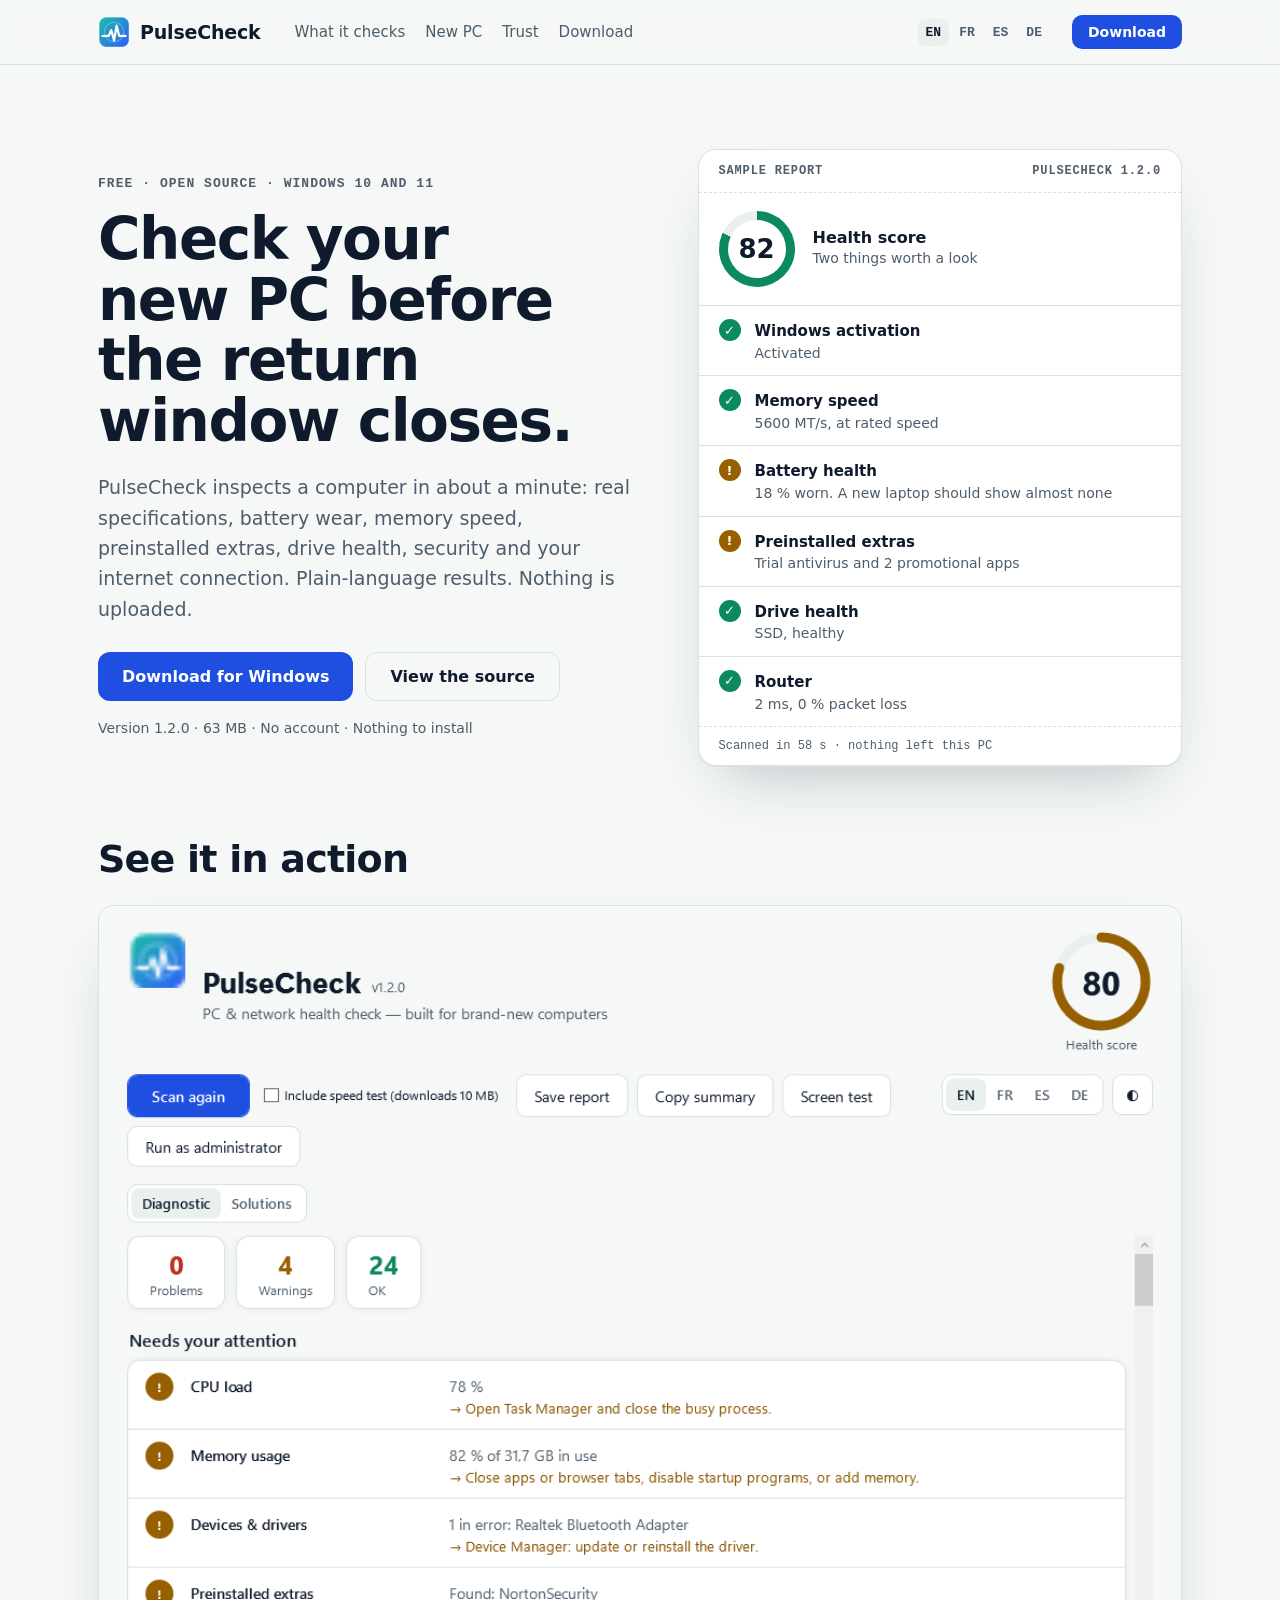
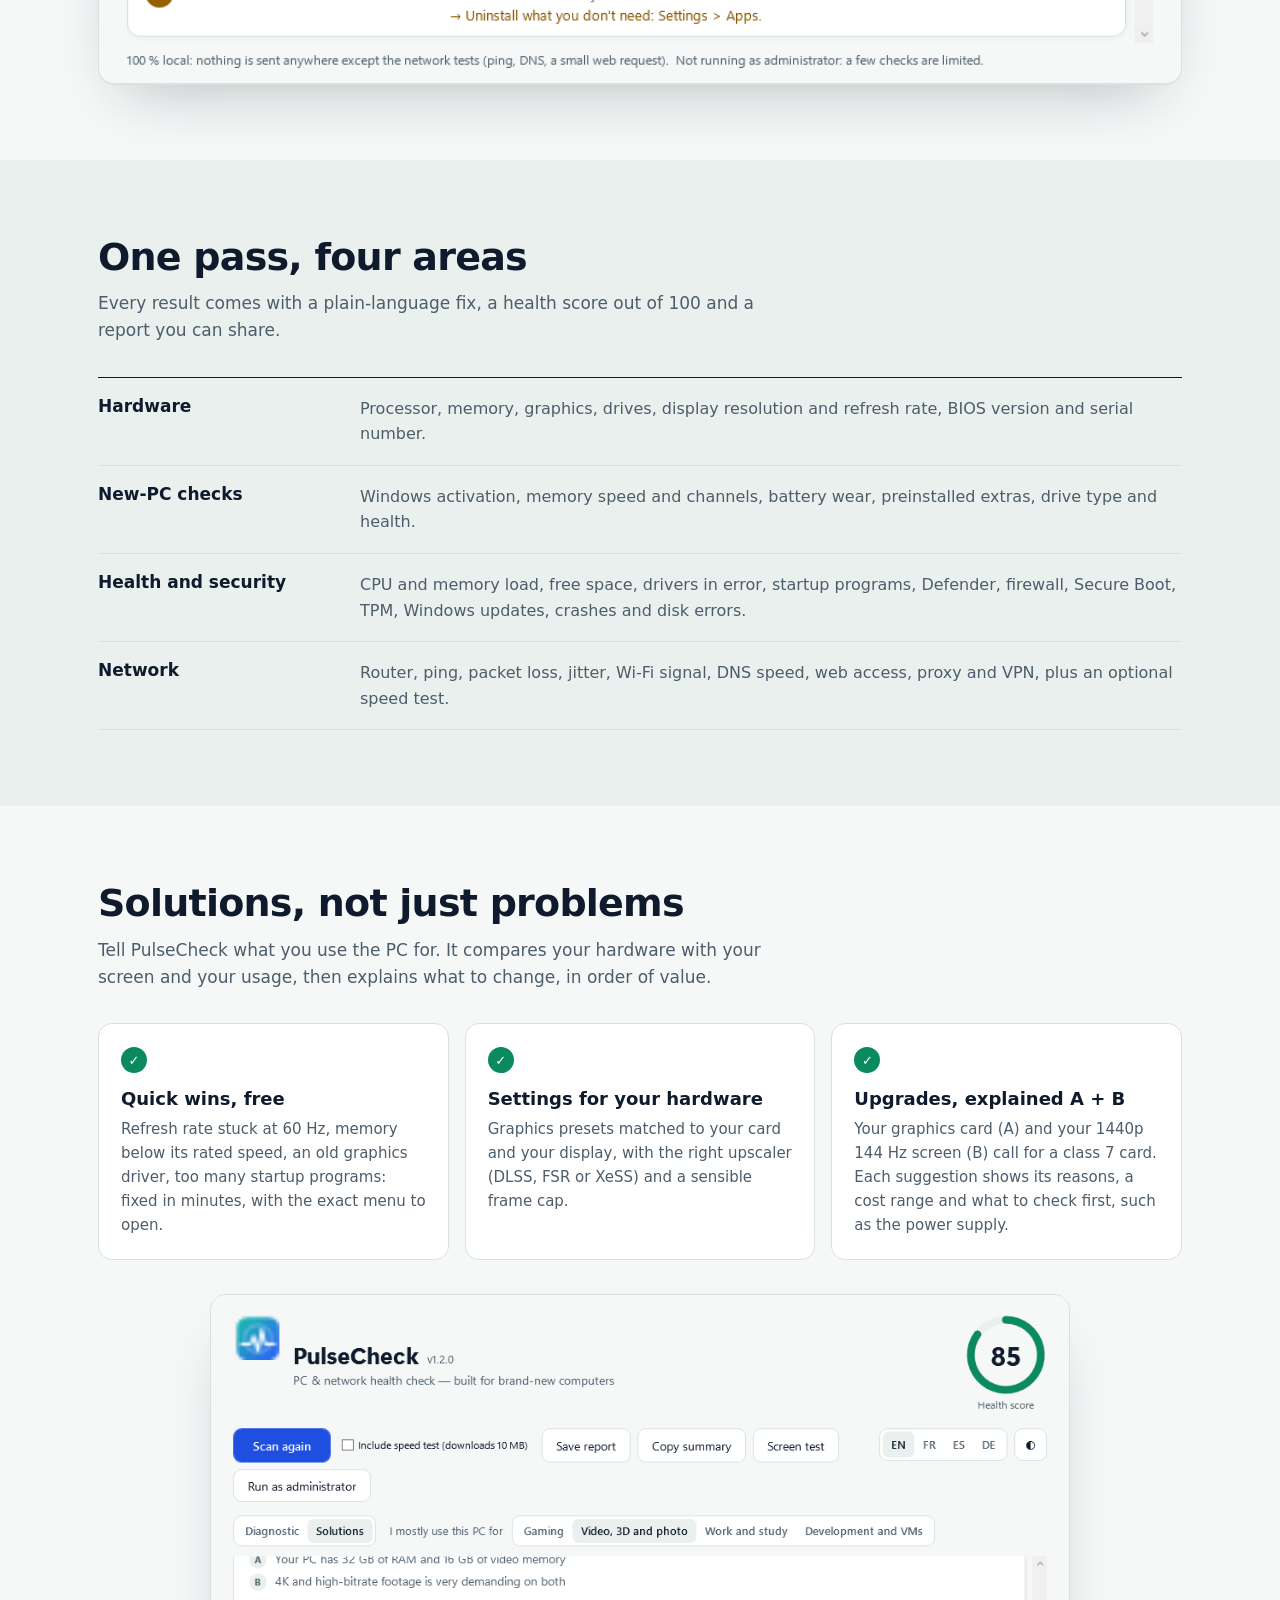
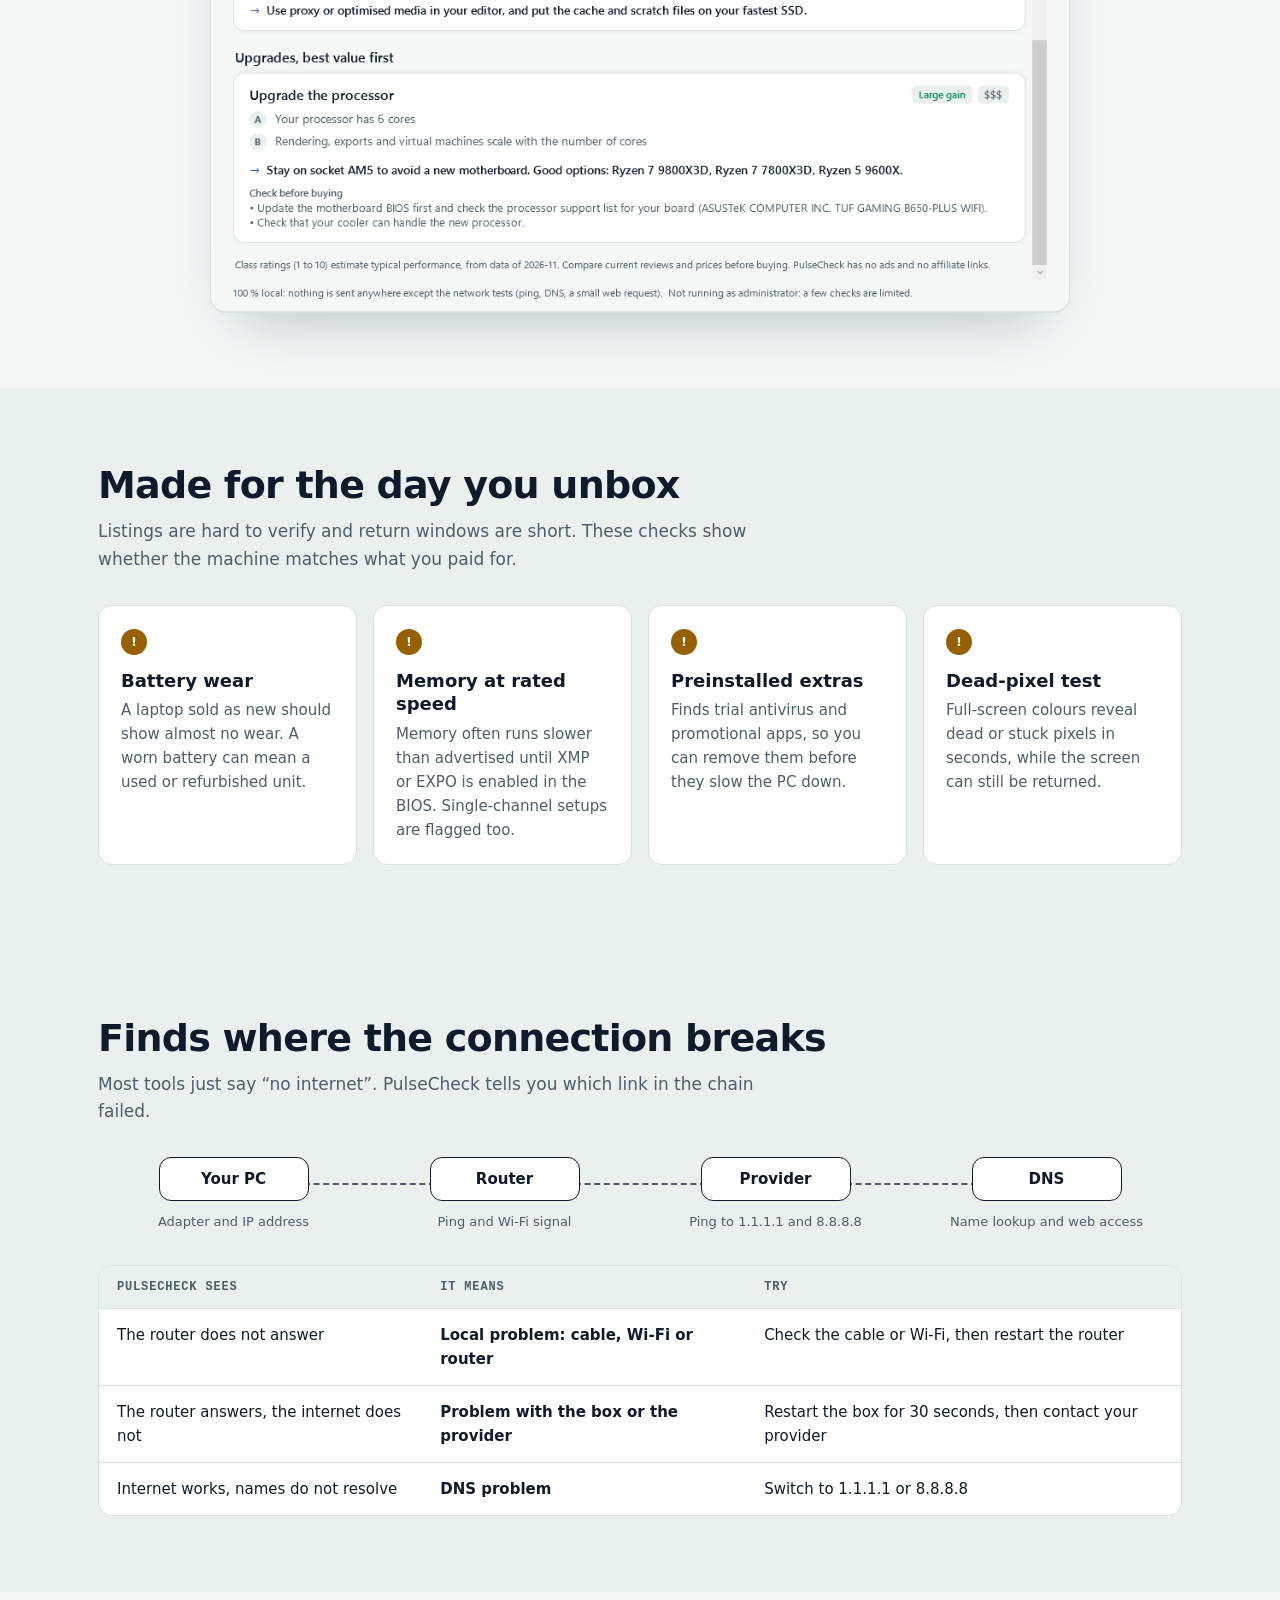
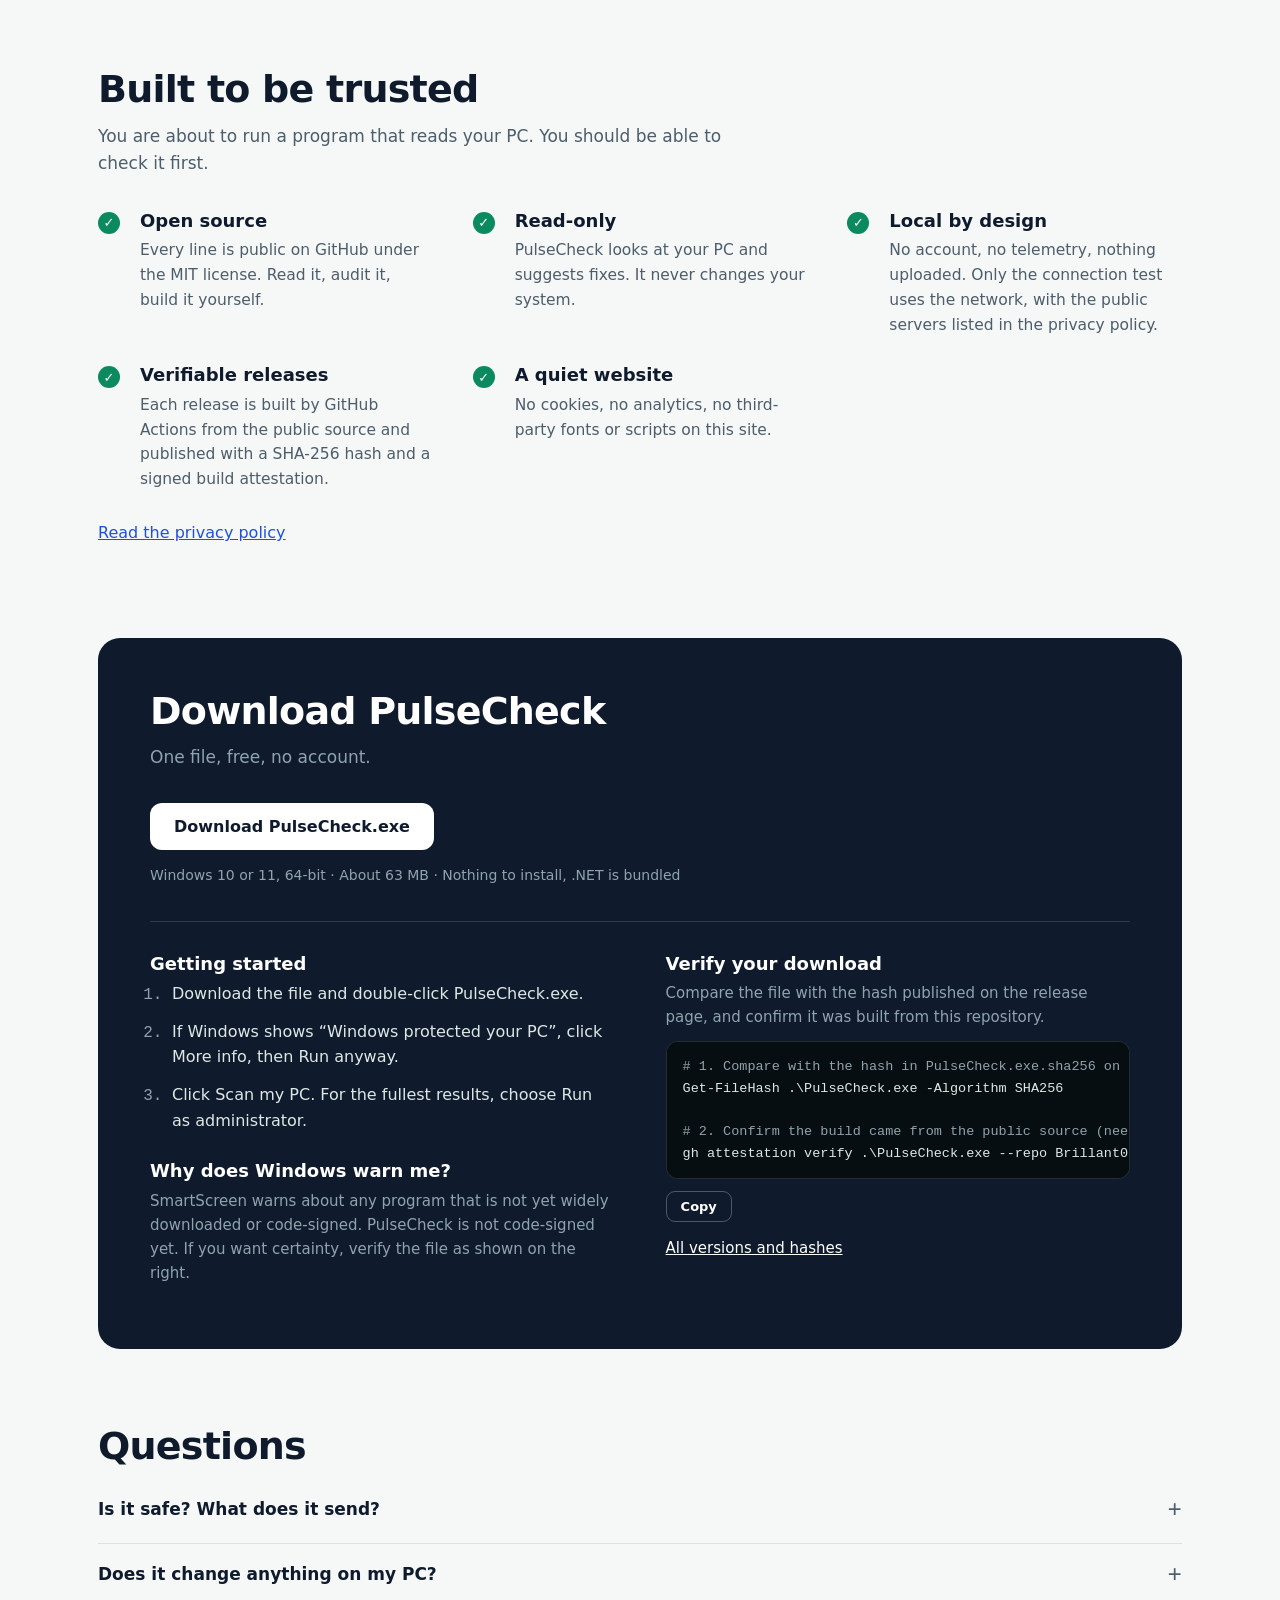
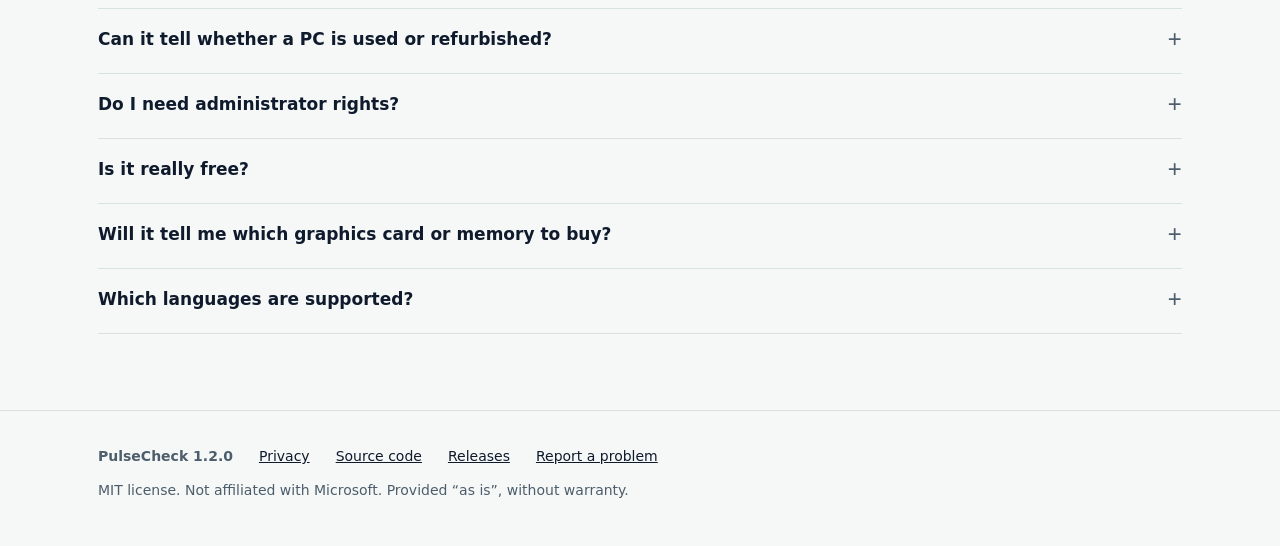
==== commit 65d000cf: "PulseCheck 1.2: Solutions tab (quick wins, settings, upgrades explained A+B), usage profiles, hardwa" ====
--- a/docs/index.html
+++ b/docs/index.html
@@ -26,7 +26,7 @@
 <meta name="twitter:card" content="summary_large_image">
 
 <script type="application/ld+json">
-{"@context":"https://schema.org","@type":"SoftwareApplication","name":"PulseCheck","applicationCategory":"UtilitiesApplication","operatingSystem":"Windows 10, Windows 11","softwareVersion":"1.1.0","license":"https://opensource.org/licenses/MIT","downloadUrl":"https://github.com/Brillant000/PulseCheck/releases/latest/download/PulseCheck.exe","description":"Check a new Windows PC in about a minute: real specs, battery wear, memory speed, preinstalled extras, drive health, security and your internet connection. Free, open source, 100 % local.","offers":{"@type":"Offer","price":"0","priceCurrency":"USD"}}
+{"@context":"https://schema.org","@type":"SoftwareApplication","name":"PulseCheck","applicationCategory":"UtilitiesApplication","operatingSystem":"Windows 10, Windows 11","softwareVersion":"1.2.0","license":"https://opensource.org/licenses/MIT","downloadUrl":"https://github.com/Brillant000/PulseCheck/releases/latest/download/PulseCheck.exe","description":"Check a new Windows PC in about a minute: real specs, battery wear, memory speed, preinstalled extras, drive health, security and your internet connection. Free, open source, 100 % local.","offers":{"@type":"Offer","price":"0","priceCurrency":"USD"}}
 </script>
 </head>
 <body>
@@ -58,11 +58,11 @@
         <a class="btn" href="https://github.com/Brillant000/PulseCheck/releases/latest/download/PulseCheck.exe">Download for Windows</a>
         <a class="btn ghost" href="https://github.com/Brillant000/PulseCheck">View the source</a>
       </div>
-      <p class="meta">Version 1.1.0 · 63 MB · No account · Nothing to install</p>
+      <p class="meta">Version 1.2.0 · 63 MB · No account · Nothing to install</p>
     </div>
 
     <div class="sheet" role="img" aria-label="Sample report">
-      <div class="sheet-h"><span>Sample report</span><span>PulseCheck 1.1.0</span></div>
+      <div class="sheet-h"><span>Sample report</span><span>PulseCheck 1.2.0</span></div>
       <div class="score">
         <div class="ring" style="--p:82"><b>82</b></div>
         <p><strong>Health score</strong>Two things worth a look</p>
@@ -103,7 +103,23 @@
   </div>
 </section>
 
-<section id="new-pc">
+<section id="solutions">
+  <div class="wrap">
+    <h2>Solutions, not just problems</h2>
+    <p class="sub">Tell PulseCheck what you use the PC for. It compares your hardware with your screen and your usage, then explains what to change, in order of value.</p>
+    <div class="cards">
+      <div class="card"><span class="g" aria-hidden="true">✓</span><h3>Quick wins, free</h3><p>Refresh rate stuck at 60 Hz, memory below its rated speed, an old graphics driver, too many startup programs: fixed in minutes, with the exact menu to open.</p></div>
+      <div class="card"><span class="g" aria-hidden="true">✓</span><h3>Settings for your hardware</h3><p>Graphics presets matched to your card and your display, with the right upscaler (DLSS, FSR or XeSS) and a sensible frame cap.</p></div>
+      <div class="card"><span class="g" aria-hidden="true">✓</span><h3>Upgrades, explained A + B</h3><p>Your graphics card (A) and your 1440p 144 Hz screen (B) call for a class 7 card. Each suggestion shows its reasons, a cost range and what to check first, such as the power supply.</p></div>
+    </div>
+    <picture class="solpic">
+      <source media="(prefers-color-scheme: dark)" srcset="shots/sol-en-dark.png">
+      <img src="shots/sol-en-light.png" alt="PulseCheck Solutions tab with upgrade suggestions and the reasons behind them" width="860" height="732" loading="lazy">
+    </picture>
+  </div>
+</section>
+
+<section id="new-pc" class="alt">
   <div class="wrap">
     <h2>Made for the day you unbox</h2>
     <p class="sub">Listings are hard to verify and return windows are short. These checks show whether the machine matches what you paid for.</p>
@@ -197,6 +213,7 @@
     <details><summary>Can it tell whether a PC is used or refurbished?</summary><p>It shows signs, such as battery wear or a missing activation. These are indicators, not proof.</p></details>
     <details><summary>Do I need administrator rights?</summary><p>Not for most checks. Choose Run as administrator for the TPM check and a few others.</p></details>
     <details><summary>Is it really free?</summary><p>Yes. It is free and open source under the MIT license, with no ads and no paid tier.</p></details>
+    <details><summary>Will it tell me which graphics card or memory to buy?</summary><p>Yes. After a scan, the Solutions tab compares your graphics card, processor, memory, drives and screen with your usage (gaming, video and 3D, work, development) and explains what is worth upgrading and why. Performance classes are estimates, and there are no ads or affiliate links, so compare current reviews and prices before buying.</p></details>
     <details><summary>Which languages are supported?</summary><p>English, Français, Español and Deutsch. More can be added: see the repository.</p></details>
   </div>
 </section>
@@ -205,7 +222,7 @@
 <footer class="site">
   <div class="wrap">
     <div class="cols">
-      <strong>PulseCheck 1.1.0</strong>
+      <strong>PulseCheck 1.2.0</strong>
       <a href="privacy.html">Privacy</a>
       <a href="https://github.com/Brillant000/PulseCheck">Source code</a>
       <a href="https://github.com/Brillant000/PulseCheck/releases">Releases</a>
--- a/docs/style.css
+++ b/docs/style.css
@@ -80,6 +80,8 @@
 .g.warn{background:var(--warn)}.g.bad{background:var(--bad)}
 .sheet-f{padding:12px 20px;border-top:1px dashed var(--line);font:500 12px var(--mono);color:var(--muted)}
 
+.solpic{display:block;margin-top:34px}
+.solpic img{display:block;width:100%;max-width:860px;height:auto;margin-inline:auto;border-radius:16px;border:1px solid var(--line);box-shadow:var(--shadow);background:var(--surface)}
 /* app screenshot */
 .shots{padding-block:0 clamp(40px,6vw,76px)}
 .shots h2{margin-bottom:24px}
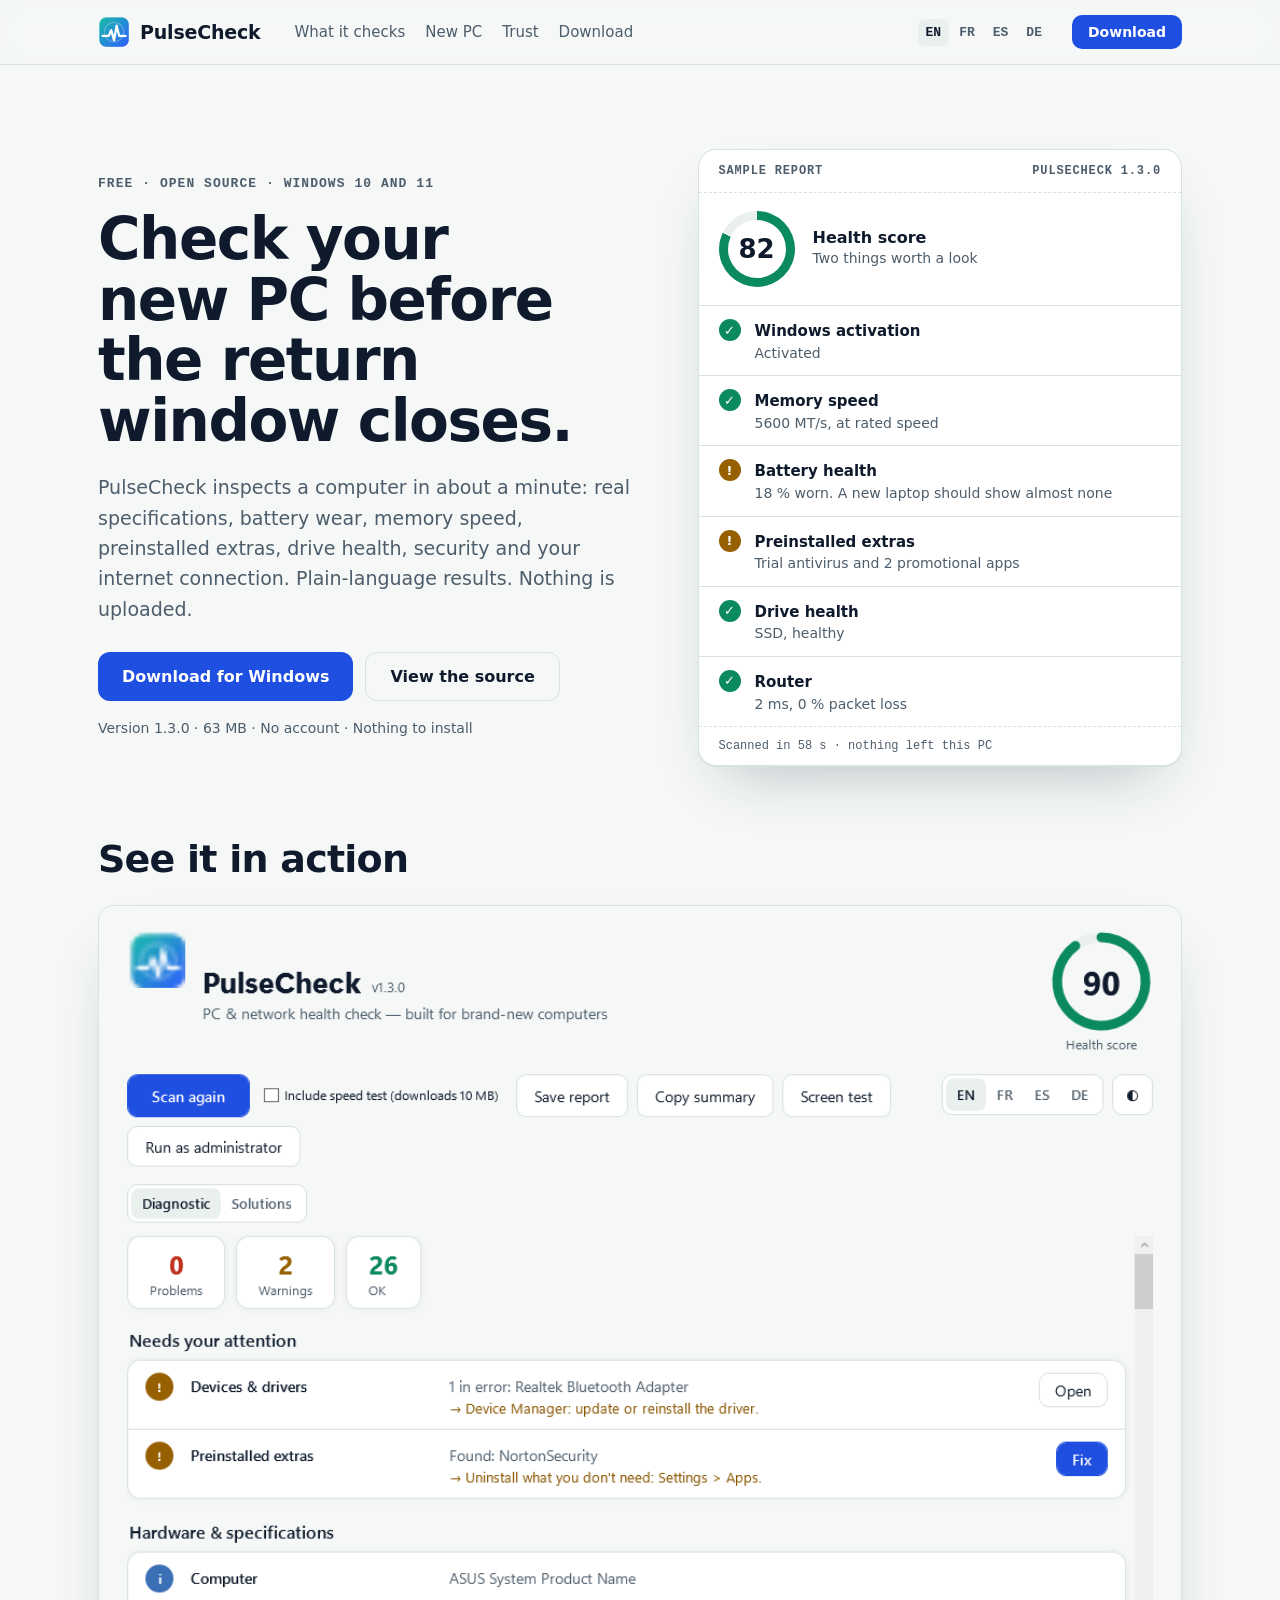
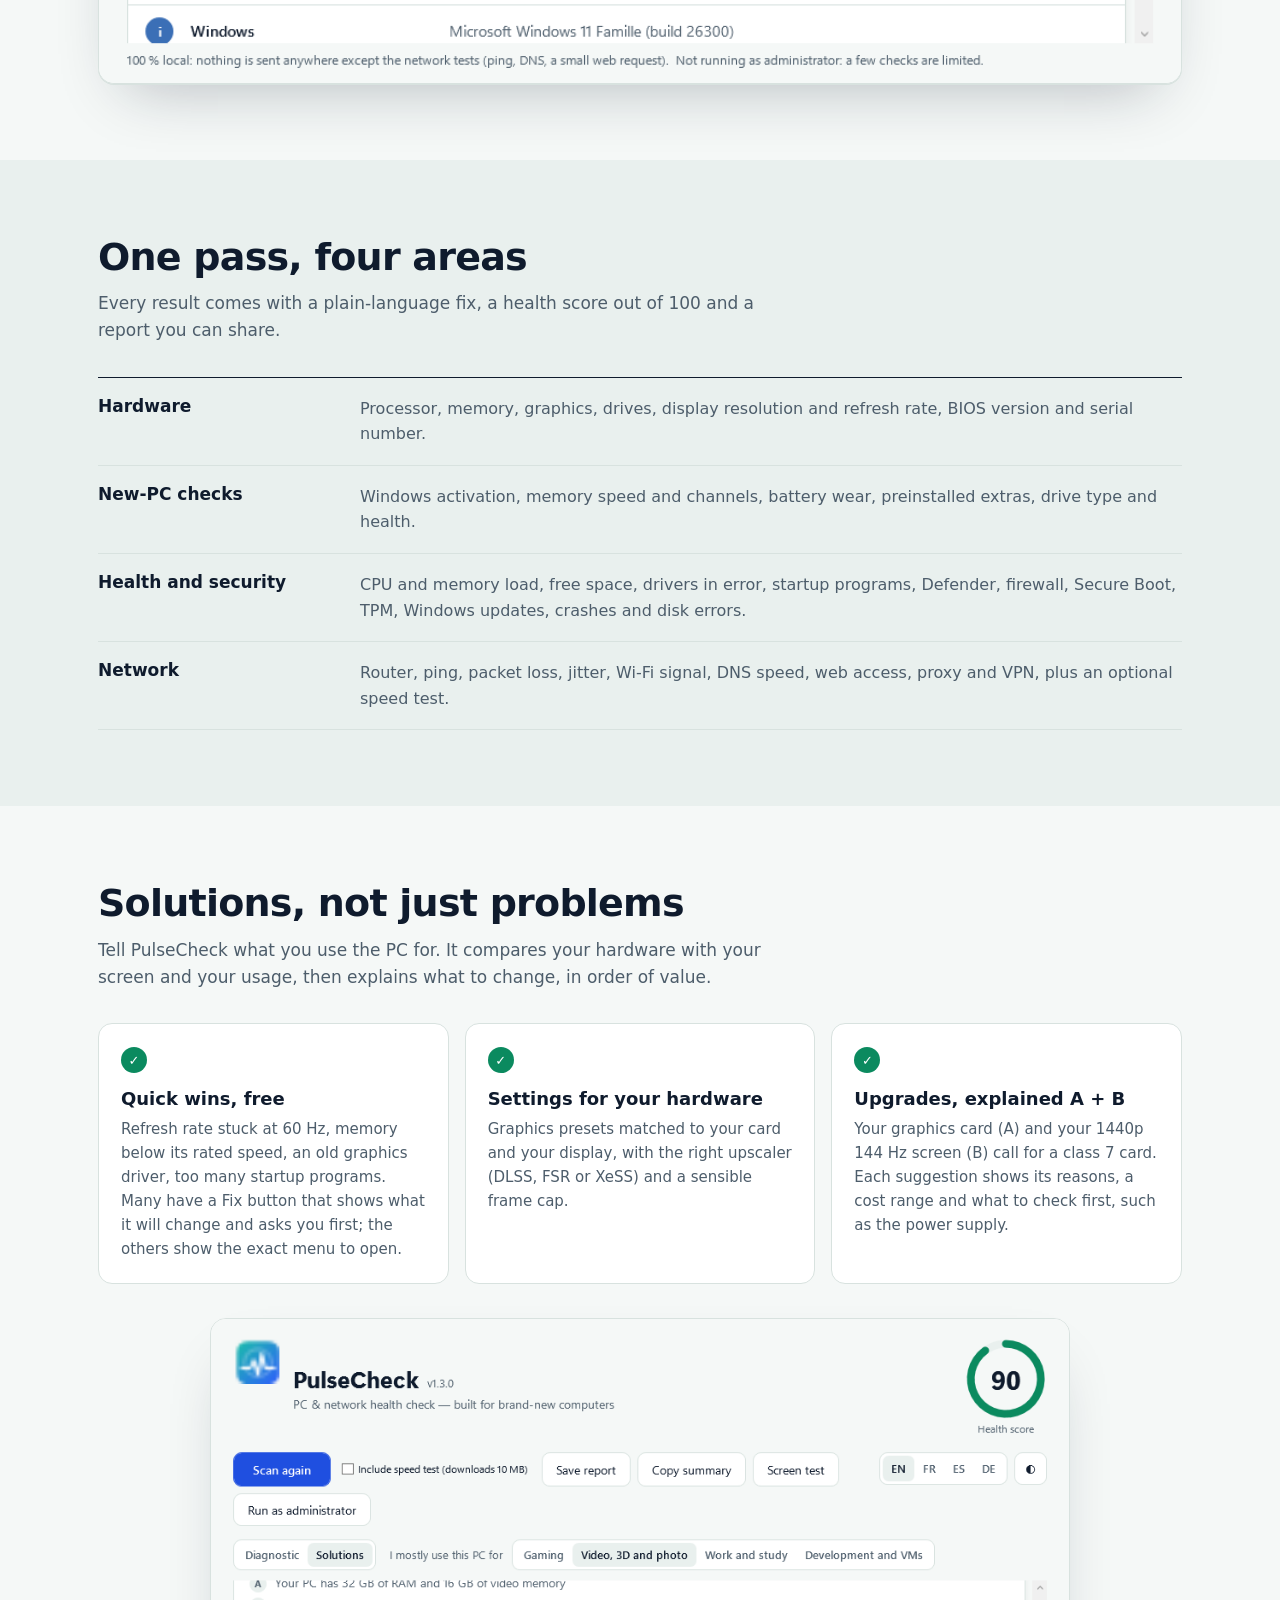
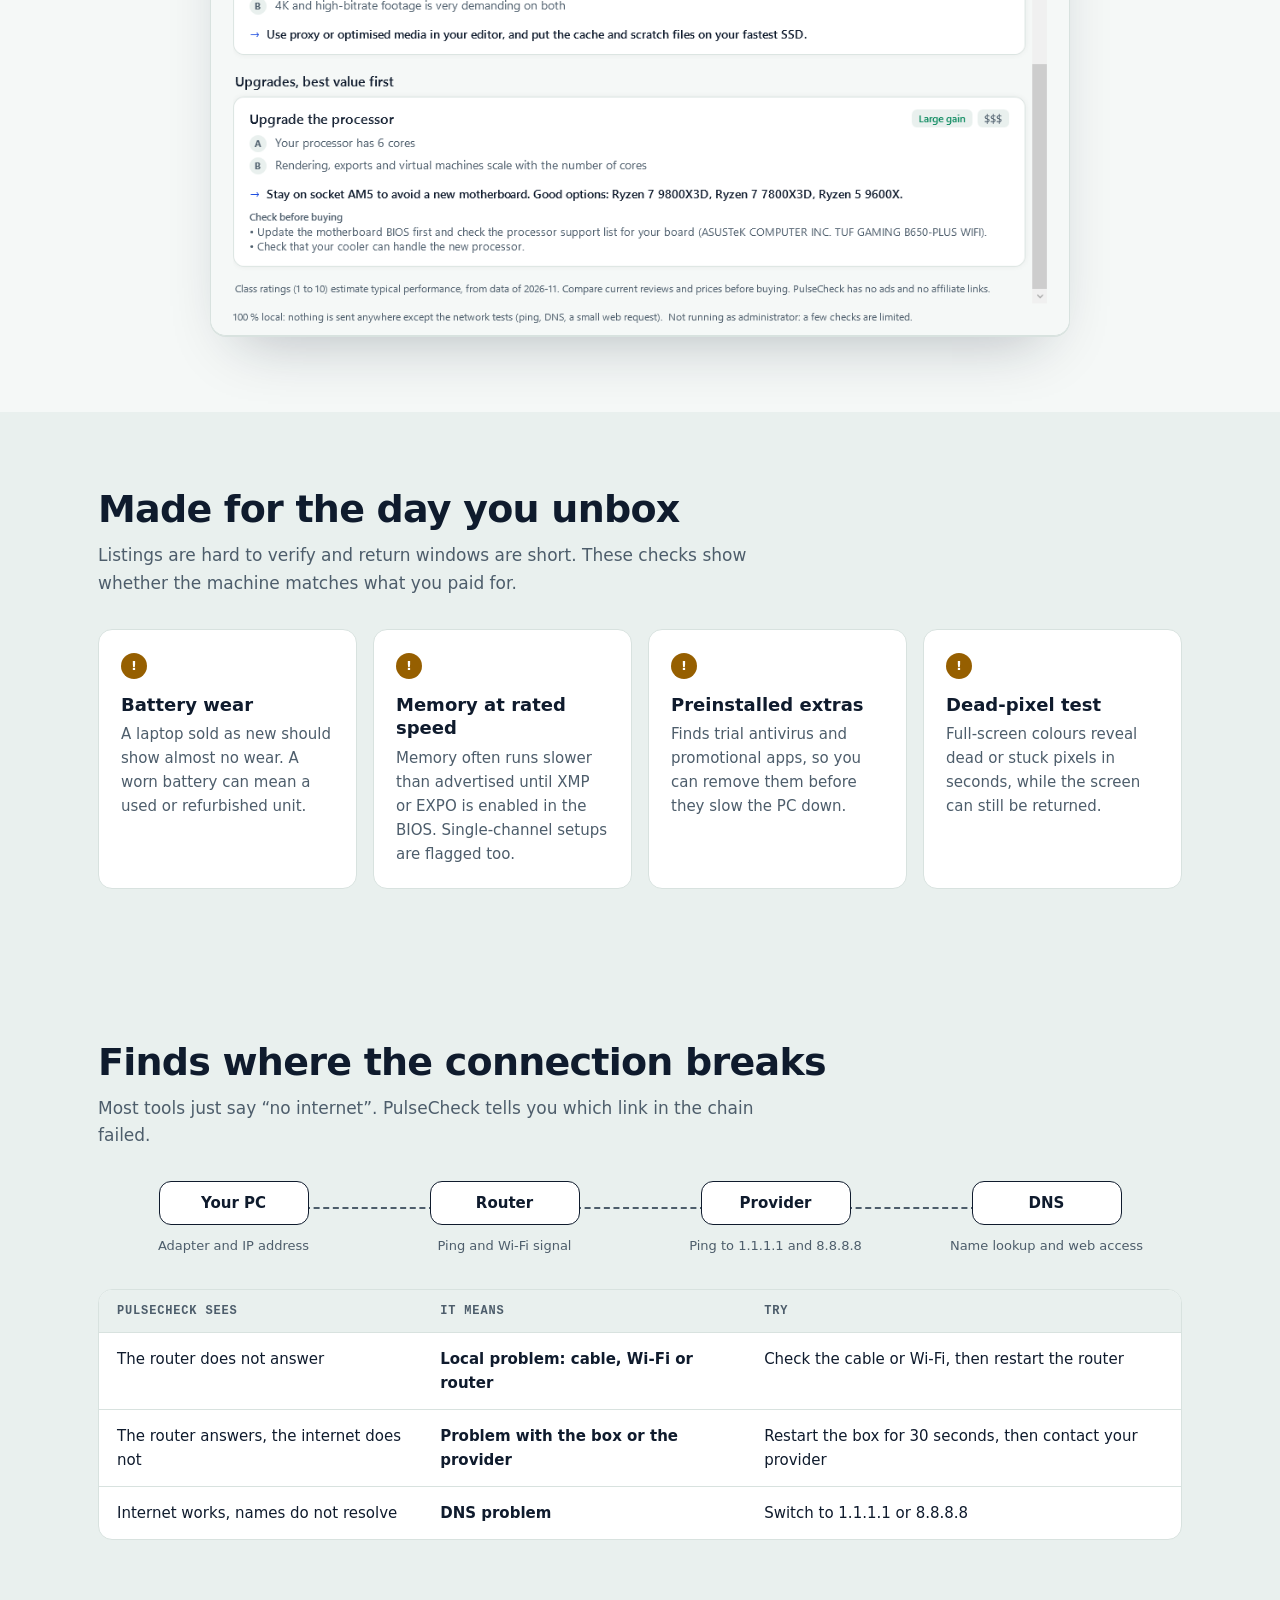
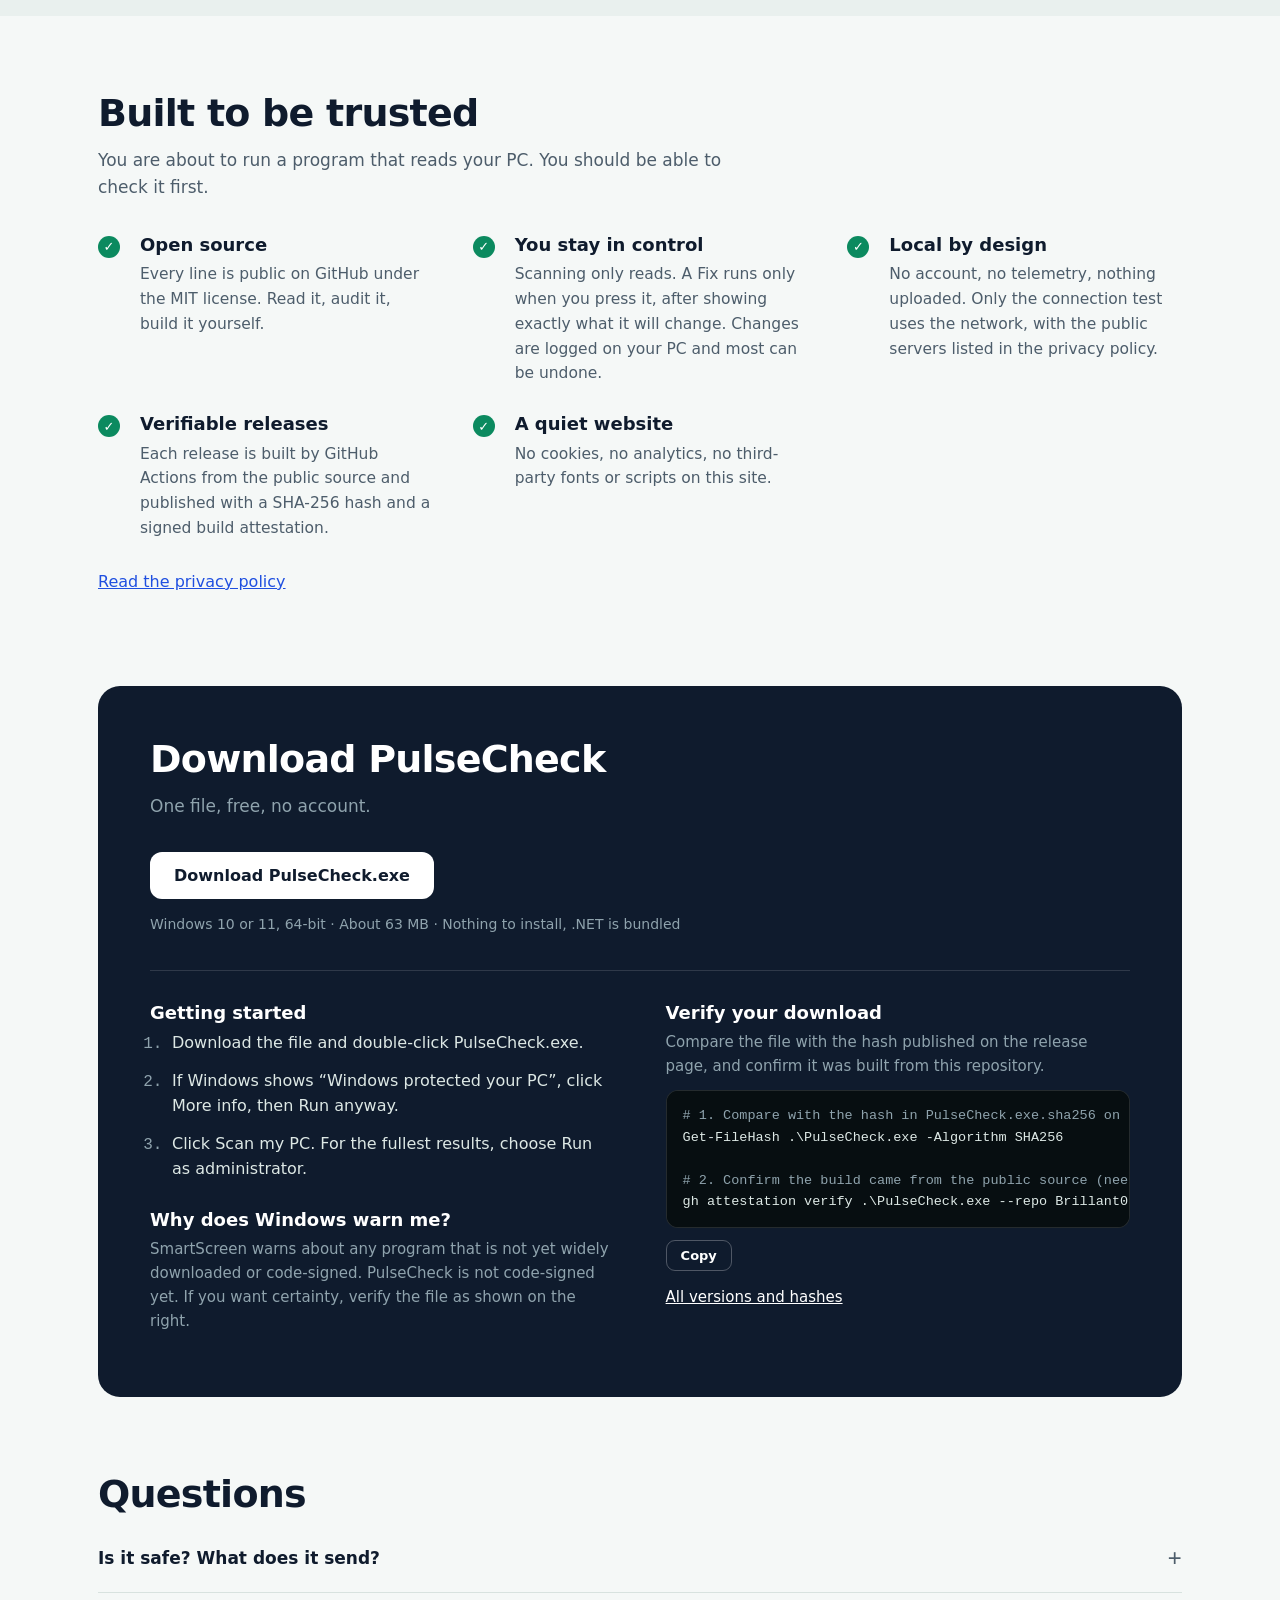
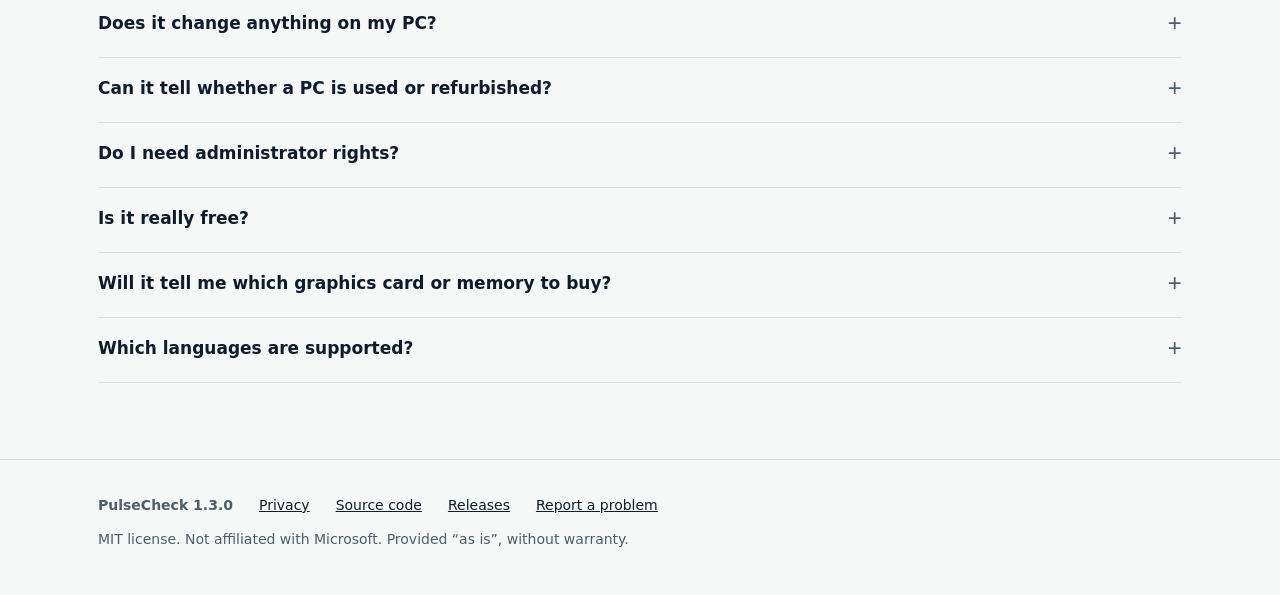
==== commit 5b464331: "PulseCheck 1.3: one-click Fix with confirmation, undo and local log (game capture, game mode, proxy," ====
--- a/docs/index.html
+++ b/docs/index.html
@@ -26,7 +26,7 @@
 <meta name="twitter:card" content="summary_large_image">
 
 <script type="application/ld+json">
-{"@context":"https://schema.org","@type":"SoftwareApplication","name":"PulseCheck","applicationCategory":"UtilitiesApplication","operatingSystem":"Windows 10, Windows 11","softwareVersion":"1.2.0","license":"https://opensource.org/licenses/MIT","downloadUrl":"https://github.com/Brillant000/PulseCheck/releases/latest/download/PulseCheck.exe","description":"Check a new Windows PC in about a minute: real specs, battery wear, memory speed, preinstalled extras, drive health, security and your internet connection. Free, open source, 100 % local.","offers":{"@type":"Offer","price":"0","priceCurrency":"USD"}}
+{"@context":"https://schema.org","@type":"SoftwareApplication","name":"PulseCheck","applicationCategory":"UtilitiesApplication","operatingSystem":"Windows 10, Windows 11","softwareVersion":"1.3.0","license":"https://opensource.org/licenses/MIT","downloadUrl":"https://github.com/Brillant000/PulseCheck/releases/latest/download/PulseCheck.exe","description":"Check a new Windows PC in about a minute: real specs, battery wear, memory speed, preinstalled extras, drive health, security and your internet connection. Free, open source, 100 % local.","offers":{"@type":"Offer","price":"0","priceCurrency":"USD"}}
 </script>
 </head>
 <body>
@@ -58,11 +58,11 @@
         <a class="btn" href="https://github.com/Brillant000/PulseCheck/releases/latest/download/PulseCheck.exe">Download for Windows</a>
         <a class="btn ghost" href="https://github.com/Brillant000/PulseCheck">View the source</a>
       </div>
-      <p class="meta">Version 1.2.0 · 63 MB · No account · Nothing to install</p>
+      <p class="meta">Version 1.3.0 · 63 MB · No account · Nothing to install</p>
     </div>
 
     <div class="sheet" role="img" aria-label="Sample report">
-      <div class="sheet-h"><span>Sample report</span><span>PulseCheck 1.2.0</span></div>
+      <div class="sheet-h"><span>Sample report</span><span>PulseCheck 1.3.0</span></div>
       <div class="score">
         <div class="ring" style="--p:82"><b>82</b></div>
         <p><strong>Health score</strong>Two things worth a look</p>
@@ -108,7 +108,7 @@
     <h2>Solutions, not just problems</h2>
     <p class="sub">Tell PulseCheck what you use the PC for. It compares your hardware with your screen and your usage, then explains what to change, in order of value.</p>
     <div class="cards">
-      <div class="card"><span class="g" aria-hidden="true">✓</span><h3>Quick wins, free</h3><p>Refresh rate stuck at 60 Hz, memory below its rated speed, an old graphics driver, too many startup programs: fixed in minutes, with the exact menu to open.</p></div>
+      <div class="card"><span class="g" aria-hidden="true">✓</span><h3>Quick wins, free</h3><p>Refresh rate stuck at 60 Hz, memory below its rated speed, an old graphics driver, too many startup programs. Many have a Fix button that shows what it will change and asks you first; the others show the exact menu to open.</p></div>
       <div class="card"><span class="g" aria-hidden="true">✓</span><h3>Settings for your hardware</h3><p>Graphics presets matched to your card and your display, with the right upscaler (DLSS, FSR or XeSS) and a sensible frame cap.</p></div>
       <div class="card"><span class="g" aria-hidden="true">✓</span><h3>Upgrades, explained A + B</h3><p>Your graphics card (A) and your 1440p 144 Hz screen (B) call for a class 7 card. Each suggestion shows its reasons, a cost range and what to check first, such as the power supply.</p></div>
     </div>
@@ -161,7 +161,7 @@
     <p class="sub">You are about to run a program that reads your PC. You should be able to check it first.</p>
     <div class="trust">
       <div><span class="g" aria-hidden="true">✓</span><span><h3>Open source</h3><p>Every line is public on GitHub under the MIT license. Read it, audit it, build it yourself.</p></span></div>
-      <div><span class="g" aria-hidden="true">✓</span><span><h3>Read-only</h3><p>PulseCheck looks at your PC and suggests fixes. It never changes your system.</p></span></div>
+      <div><span class="g" aria-hidden="true">✓</span><span><h3>You stay in control</h3><p>Scanning only reads. A Fix runs only when you press it, after showing exactly what it will change. Changes are logged on your PC and most can be undone.</p></span></div>
       <div><span class="g" aria-hidden="true">✓</span><span><h3>Local by design</h3><p>No account, no telemetry, nothing uploaded. Only the connection test uses the network, with the public servers listed in the privacy policy.</p></span></div>
       <div><span class="g" aria-hidden="true">✓</span><span><h3>Verifiable releases</h3><p>Each release is built by GitHub Actions from the public source and published with a SHA-256 hash and a signed build attestation.</p></span></div>
       <div><span class="g" aria-hidden="true">✓</span><span><h3>A quiet website</h3><p>No cookies, no analytics, no third-party fonts or scripts on this site.</p></span></div>
@@ -209,7 +209,7 @@
   <div class="wrap faq">
     <h2>Questions</h2>
     <details><summary>Is it safe? What does it send?</summary><p>Nothing is uploaded and there is no telemetry. PulseCheck reads information from your PC and saves a report only where you choose. Its network tests contact public servers: ping, DNS, one small web request and an optional 10 MB speed test. The privacy policy lists them all.</p></details>
-    <details><summary>Does it change anything on my PC?</summary><p>No. It only reads, and suggests fixes that you apply yourself.</p></details>
+    <details><summary>Does it change anything on my PC?</summary><p>Scanning never changes anything. If you press Fix, PulseCheck shows exactly what it will do and asks you to confirm. Most changes can be undone from the app, and a record is kept on your PC. It never installs software or touches your antivirus or firewall.</p></details>
     <details><summary>Can it tell whether a PC is used or refurbished?</summary><p>It shows signs, such as battery wear or a missing activation. These are indicators, not proof.</p></details>
     <details><summary>Do I need administrator rights?</summary><p>Not for most checks. Choose Run as administrator for the TPM check and a few others.</p></details>
     <details><summary>Is it really free?</summary><p>Yes. It is free and open source under the MIT license, with no ads and no paid tier.</p></details>
@@ -222,7 +222,7 @@
 <footer class="site">
   <div class="wrap">
     <div class="cols">
-      <strong>PulseCheck 1.2.0</strong>
+      <strong>PulseCheck 1.3.0</strong>
       <a href="privacy.html">Privacy</a>
       <a href="https://github.com/Brillant000/PulseCheck">Source code</a>
       <a href="https://github.com/Brillant000/PulseCheck/releases">Releases</a>
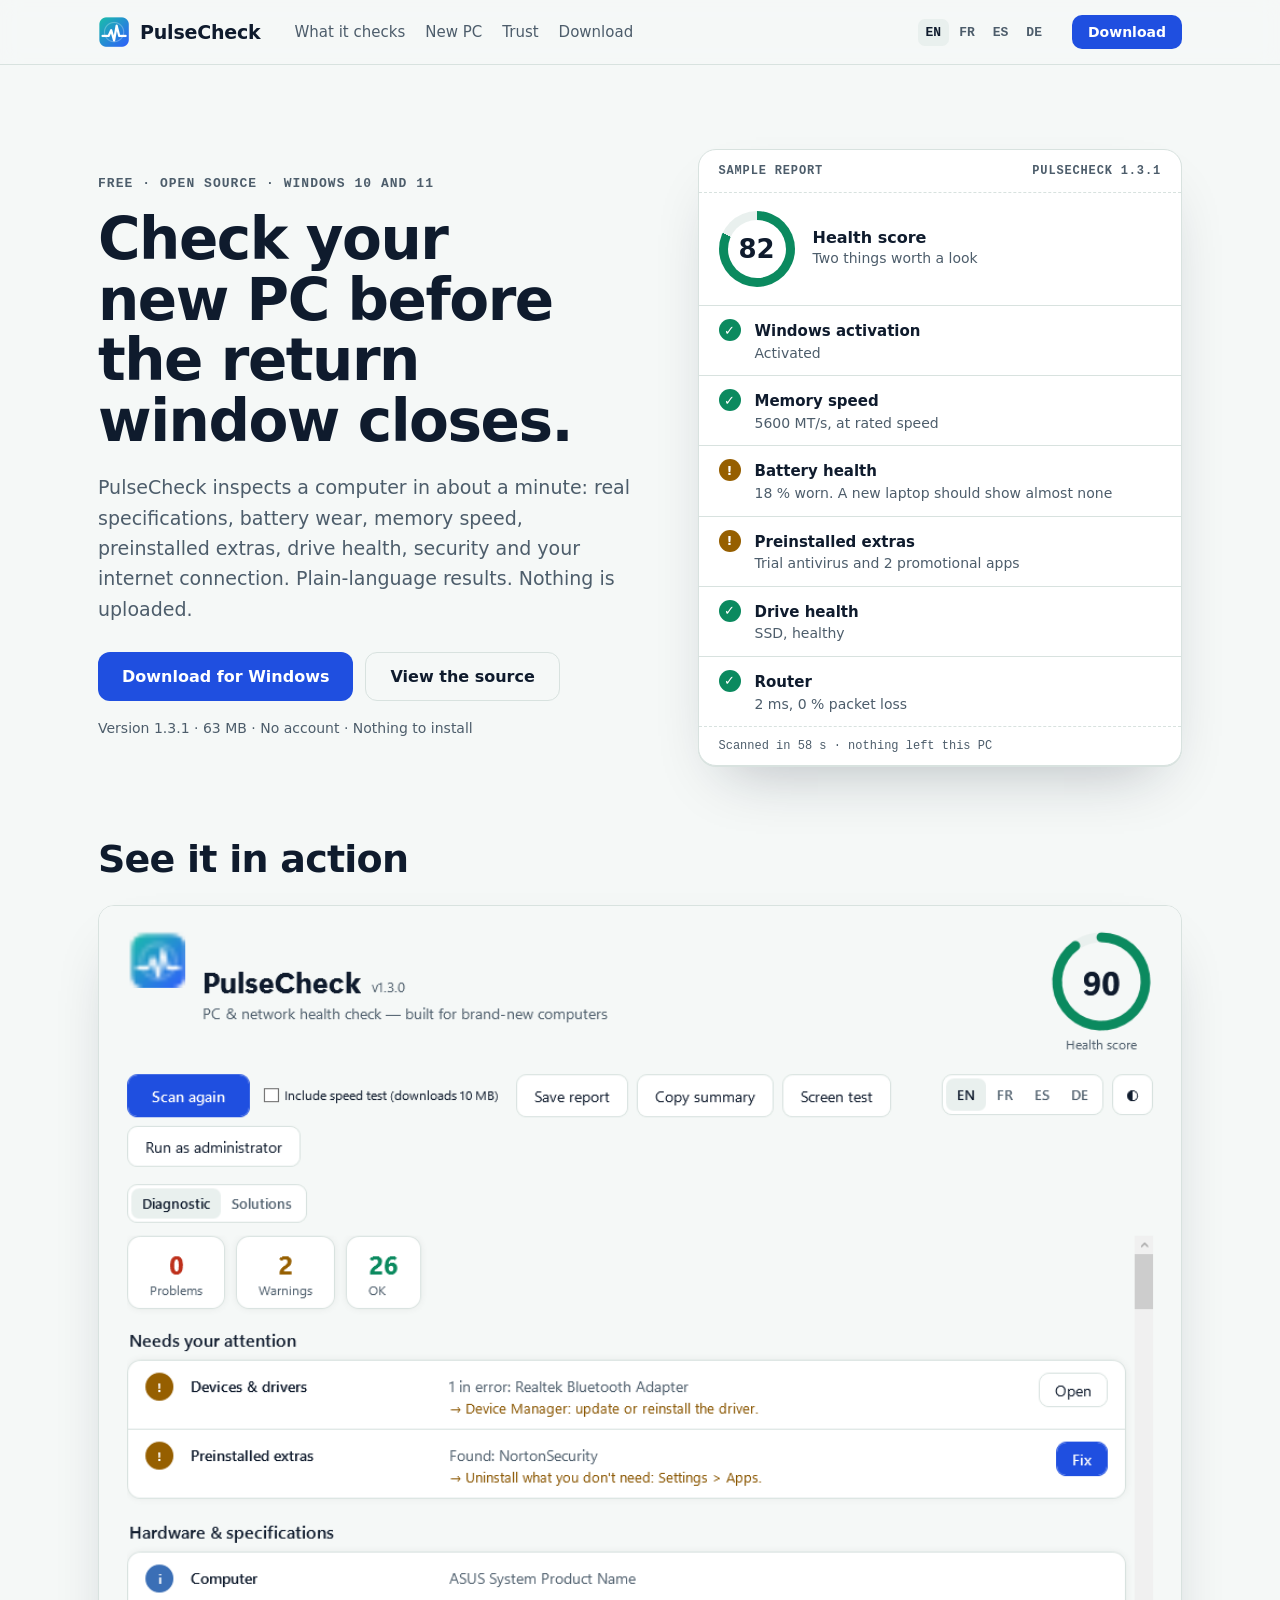
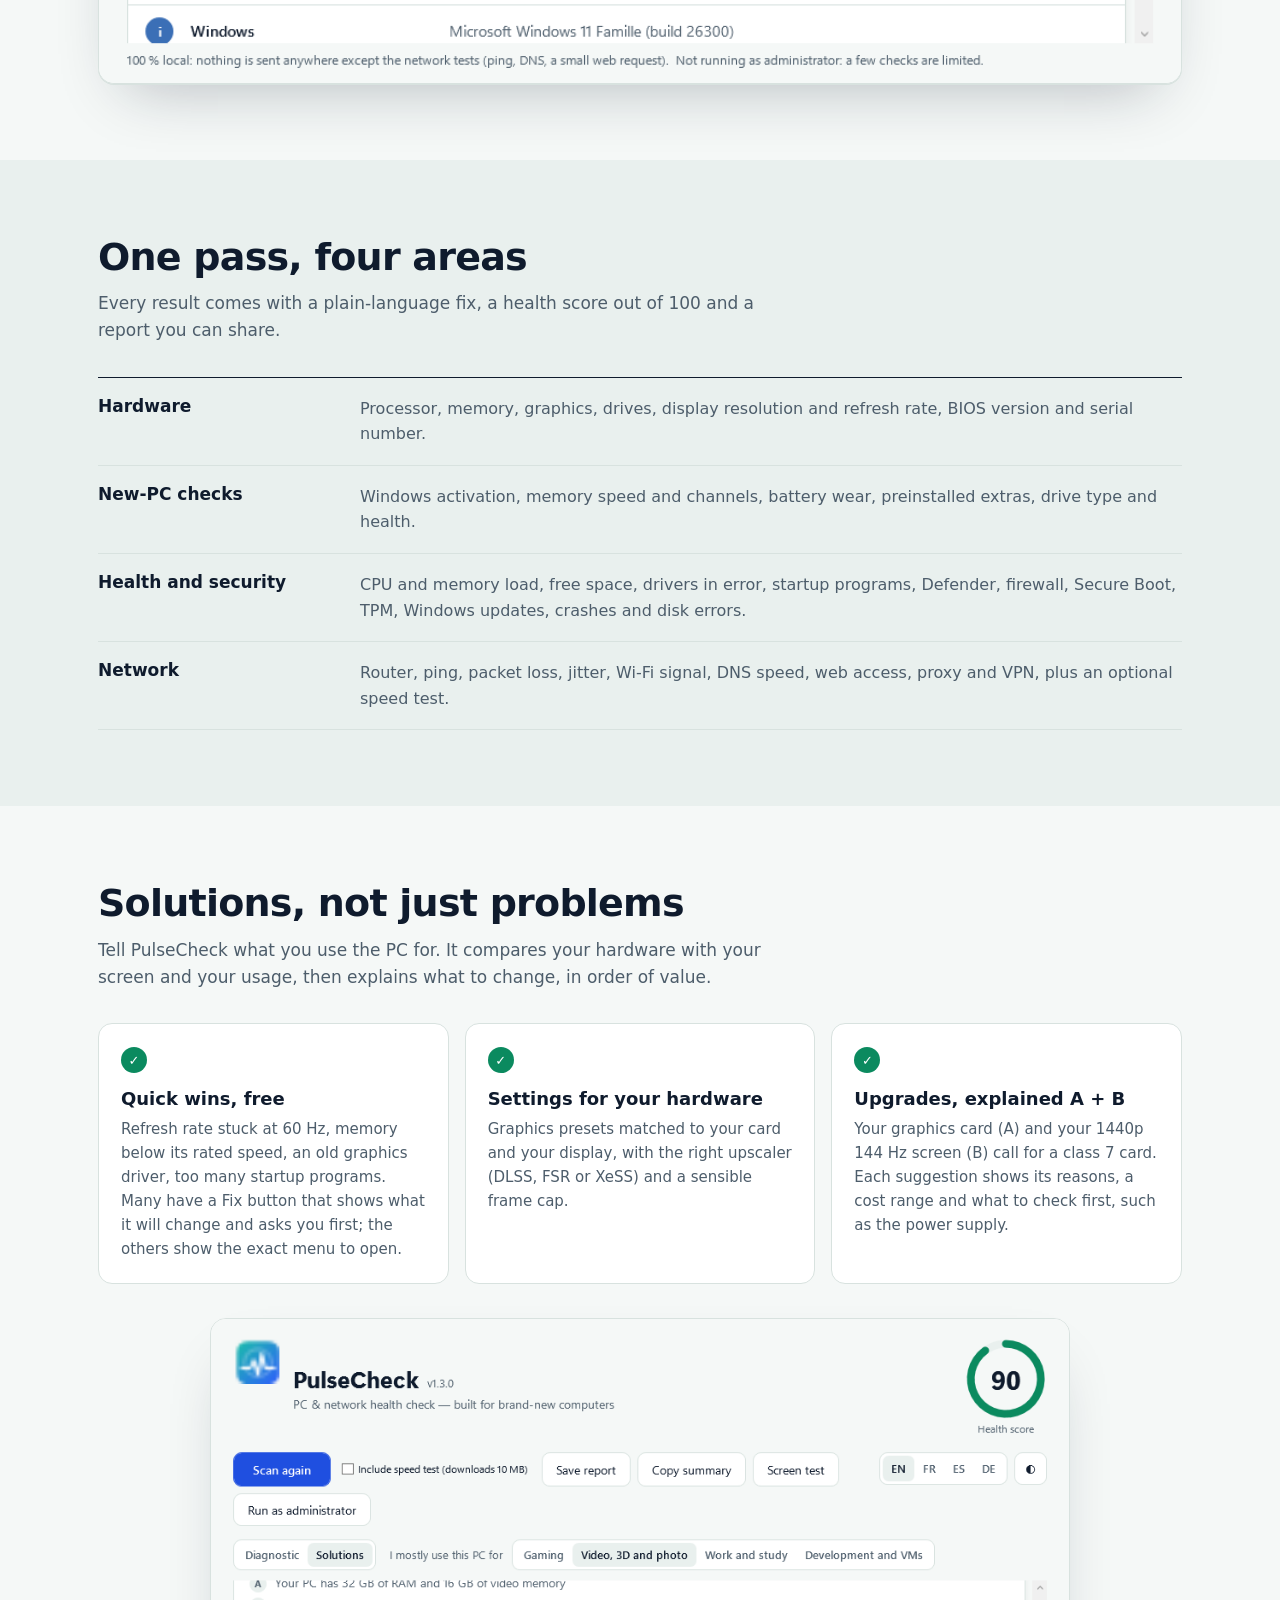
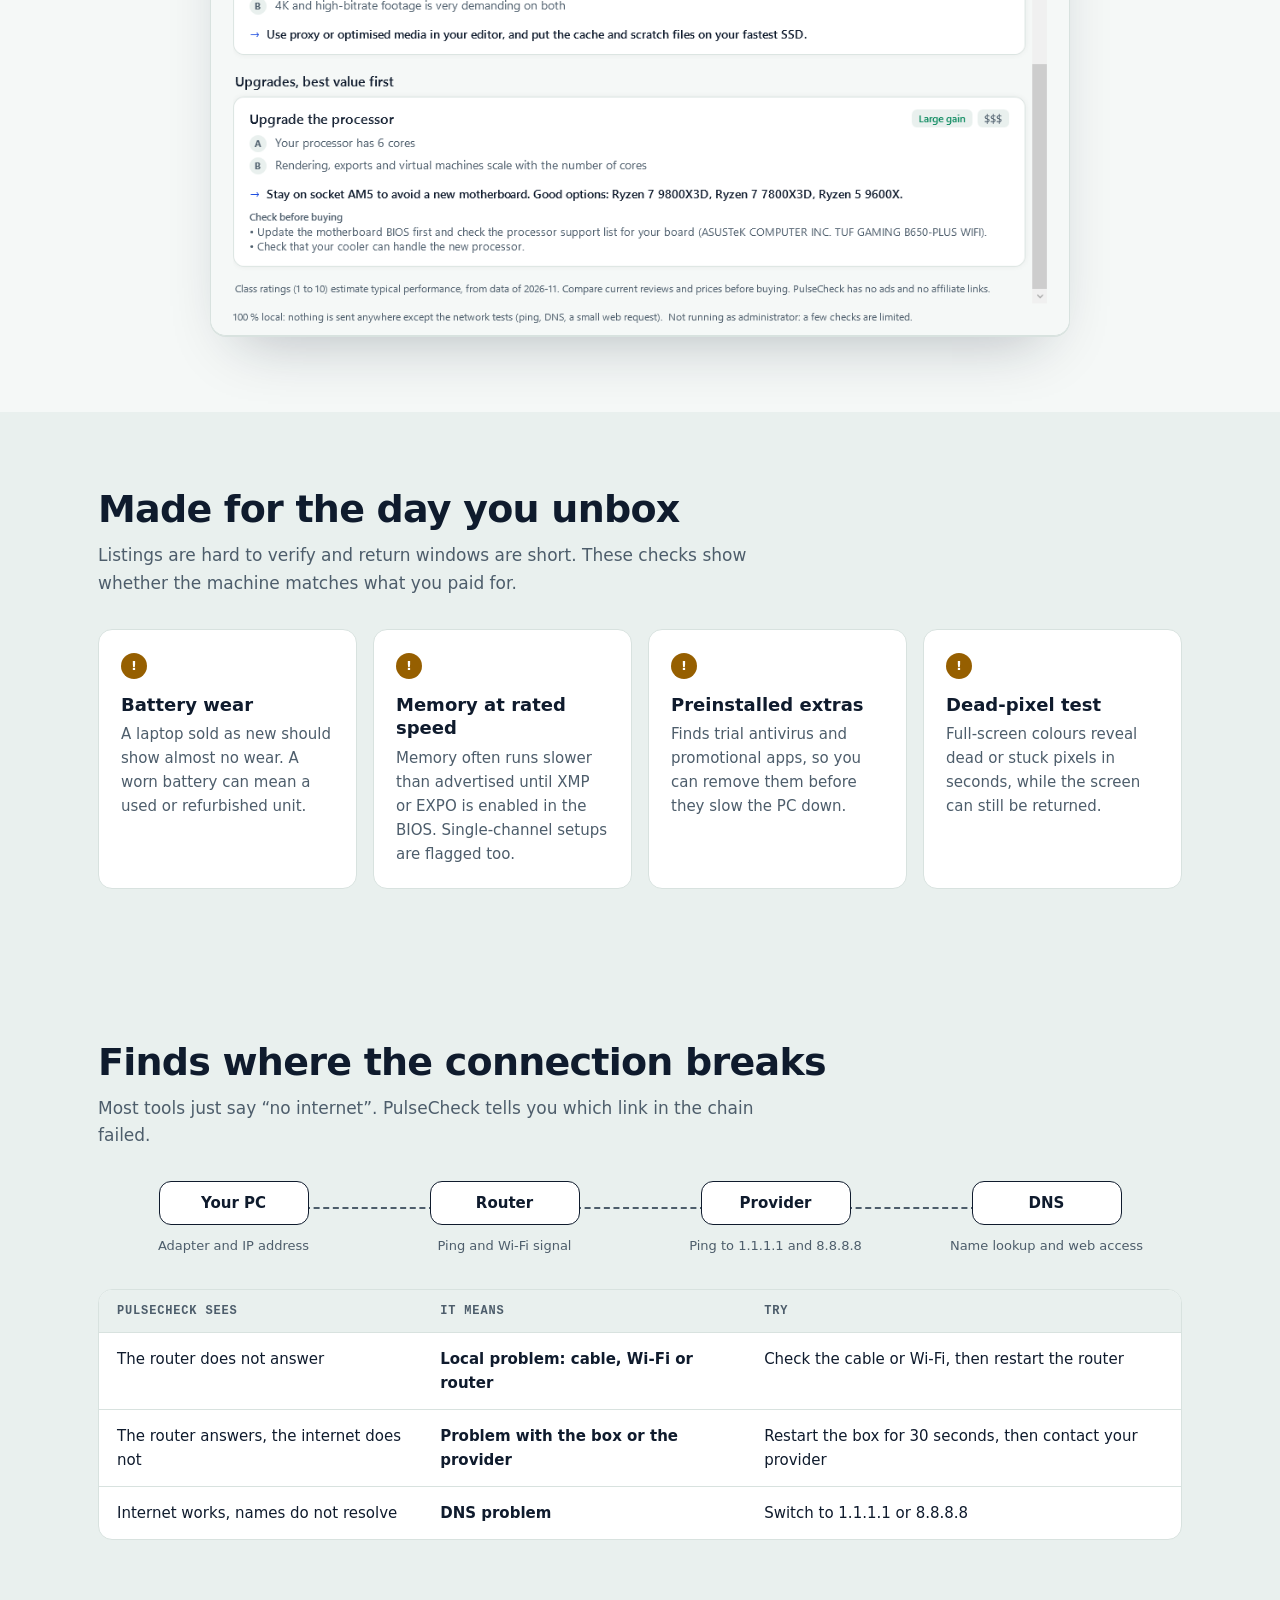
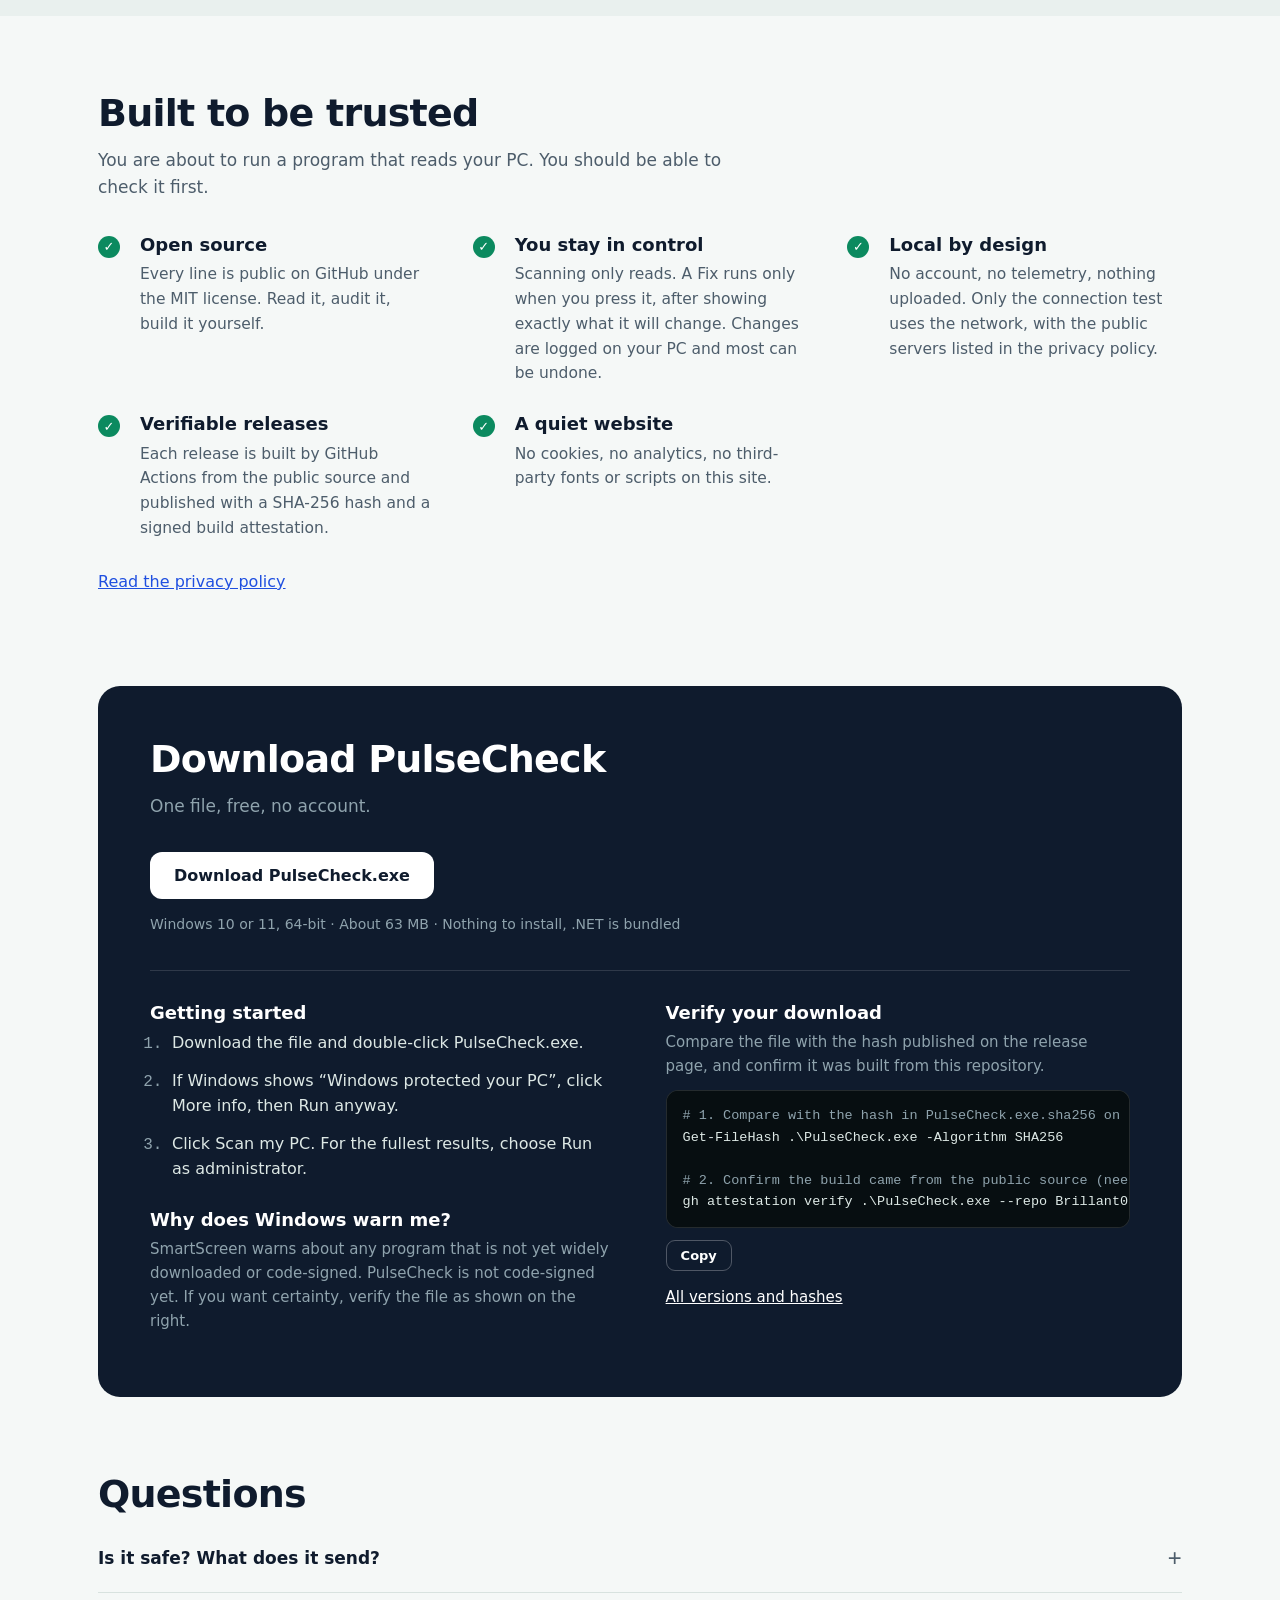
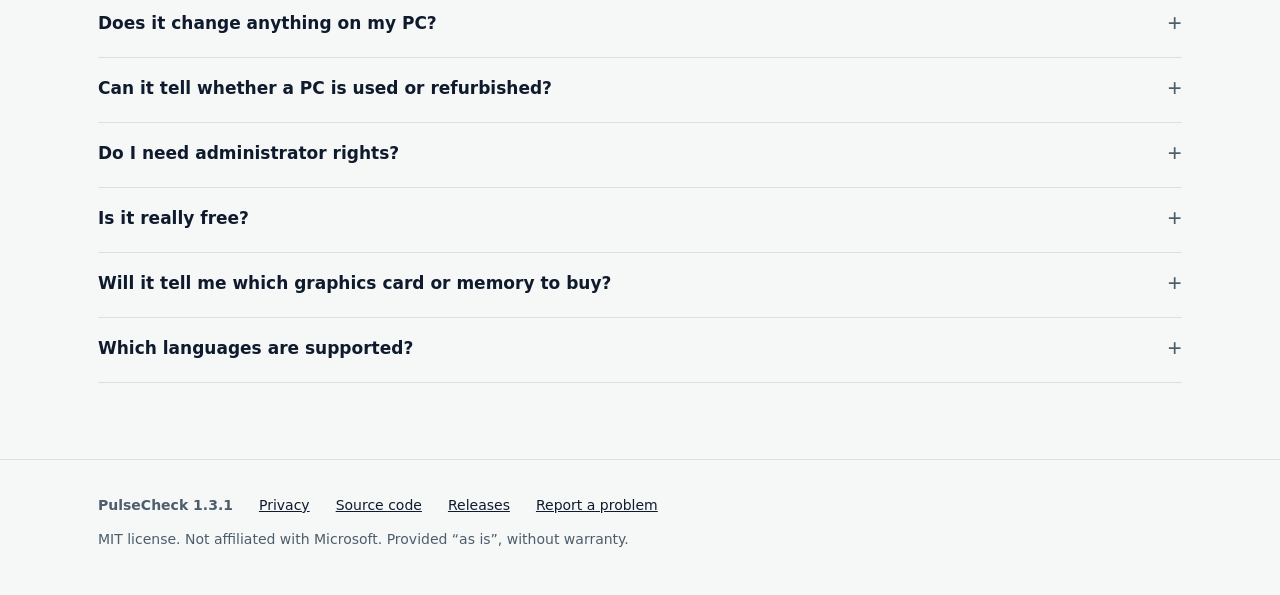
==== commit c30ba8d7: "Fix: read dialog selections on the UI thread before applying a fix (Store apps and startup fixes fai" ====
--- a/docs/index.html
+++ b/docs/index.html
@@ -26,7 +26,7 @@
 <meta name="twitter:card" content="summary_large_image">
 
 <script type="application/ld+json">
-{"@context":"https://schema.org","@type":"SoftwareApplication","name":"PulseCheck","applicationCategory":"UtilitiesApplication","operatingSystem":"Windows 10, Windows 11","softwareVersion":"1.3.0","license":"https://opensource.org/licenses/MIT","downloadUrl":"https://github.com/Brillant000/PulseCheck/releases/latest/download/PulseCheck.exe","description":"Check a new Windows PC in about a minute: real specs, battery wear, memory speed, preinstalled extras, drive health, security and your internet connection. Free, open source, 100 % local.","offers":{"@type":"Offer","price":"0","priceCurrency":"USD"}}
+{"@context":"https://schema.org","@type":"SoftwareApplication","name":"PulseCheck","applicationCategory":"UtilitiesApplication","operatingSystem":"Windows 10, Windows 11","softwareVersion":"1.3.1","license":"https://opensource.org/licenses/MIT","downloadUrl":"https://github.com/Brillant000/PulseCheck/releases/latest/download/PulseCheck.exe","description":"Check a new Windows PC in about a minute: real specs, battery wear, memory speed, preinstalled extras, drive health, security and your internet connection. Free, open source, 100 % local.","offers":{"@type":"Offer","price":"0","priceCurrency":"USD"}}
 </script>
 </head>
 <body>
@@ -58,11 +58,11 @@
         <a class="btn" href="https://github.com/Brillant000/PulseCheck/releases/latest/download/PulseCheck.exe">Download for Windows</a>
         <a class="btn ghost" href="https://github.com/Brillant000/PulseCheck">View the source</a>
       </div>
-      <p class="meta">Version 1.3.0 · 63 MB · No account · Nothing to install</p>
+      <p class="meta">Version 1.3.1 · 63 MB · No account · Nothing to install</p>
     </div>
 
     <div class="sheet" role="img" aria-label="Sample report">
-      <div class="sheet-h"><span>Sample report</span><span>PulseCheck 1.3.0</span></div>
+      <div class="sheet-h"><span>Sample report</span><span>PulseCheck 1.3.1</span></div>
       <div class="score">
         <div class="ring" style="--p:82"><b>82</b></div>
         <p><strong>Health score</strong>Two things worth a look</p>
@@ -222,7 +222,7 @@
 <footer class="site">
   <div class="wrap">
     <div class="cols">
-      <strong>PulseCheck 1.3.0</strong>
+      <strong>PulseCheck 1.3.1</strong>
       <a href="privacy.html">Privacy</a>
       <a href="https://github.com/Brillant000/PulseCheck">Source code</a>
       <a href="https://github.com/Brillant000/PulseCheck/releases">Releases</a>
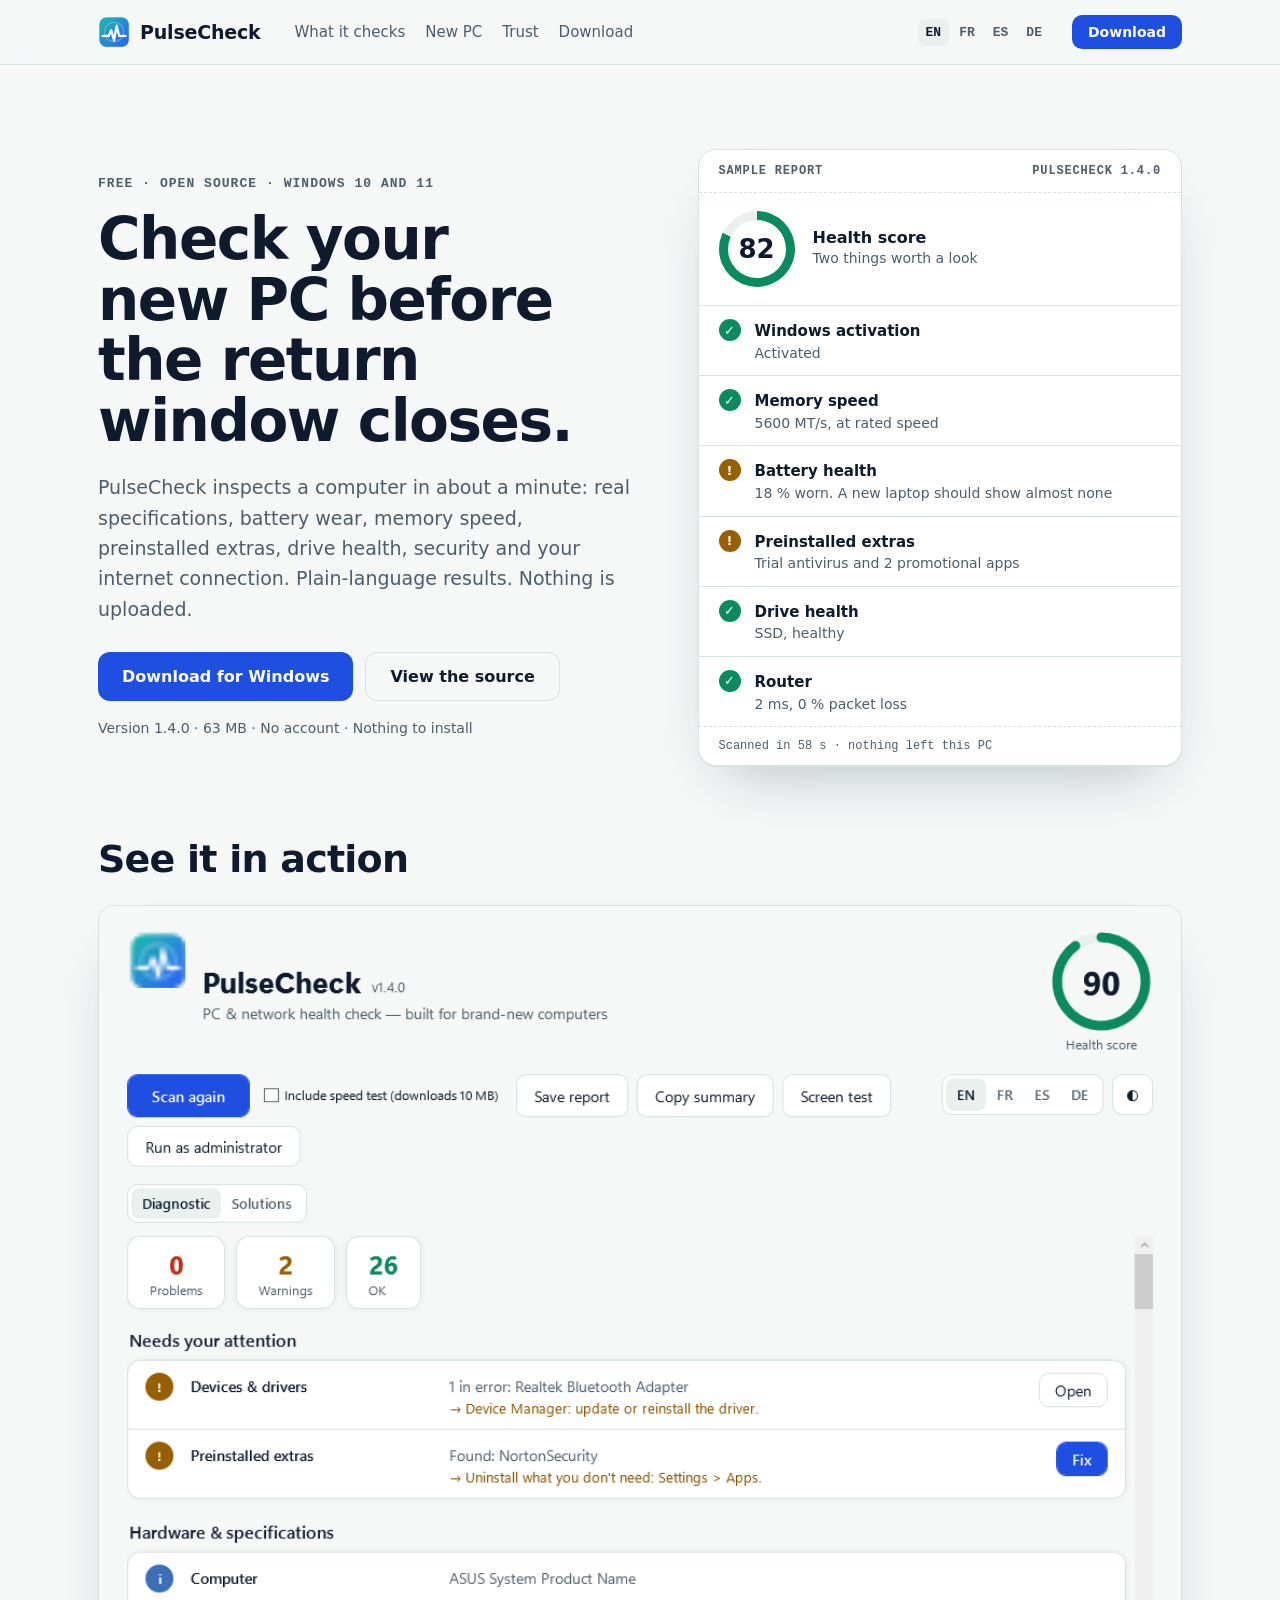
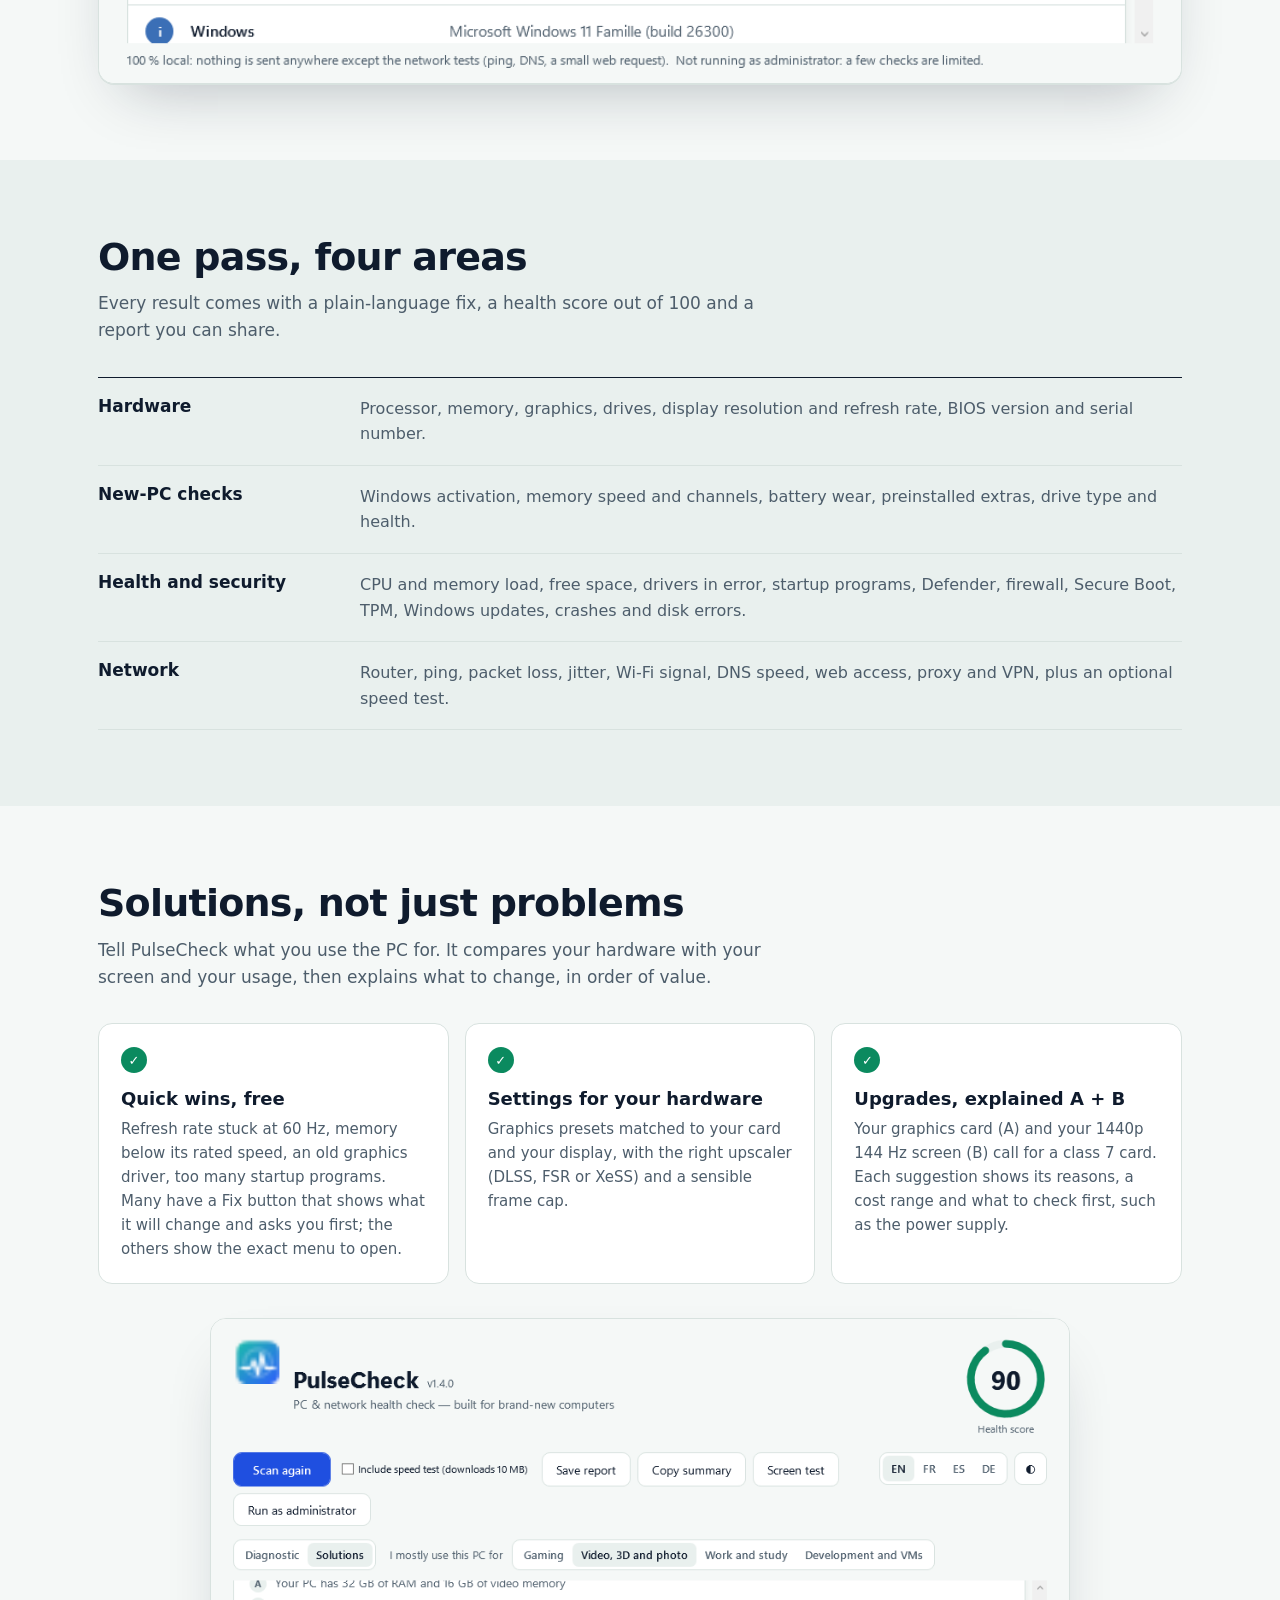
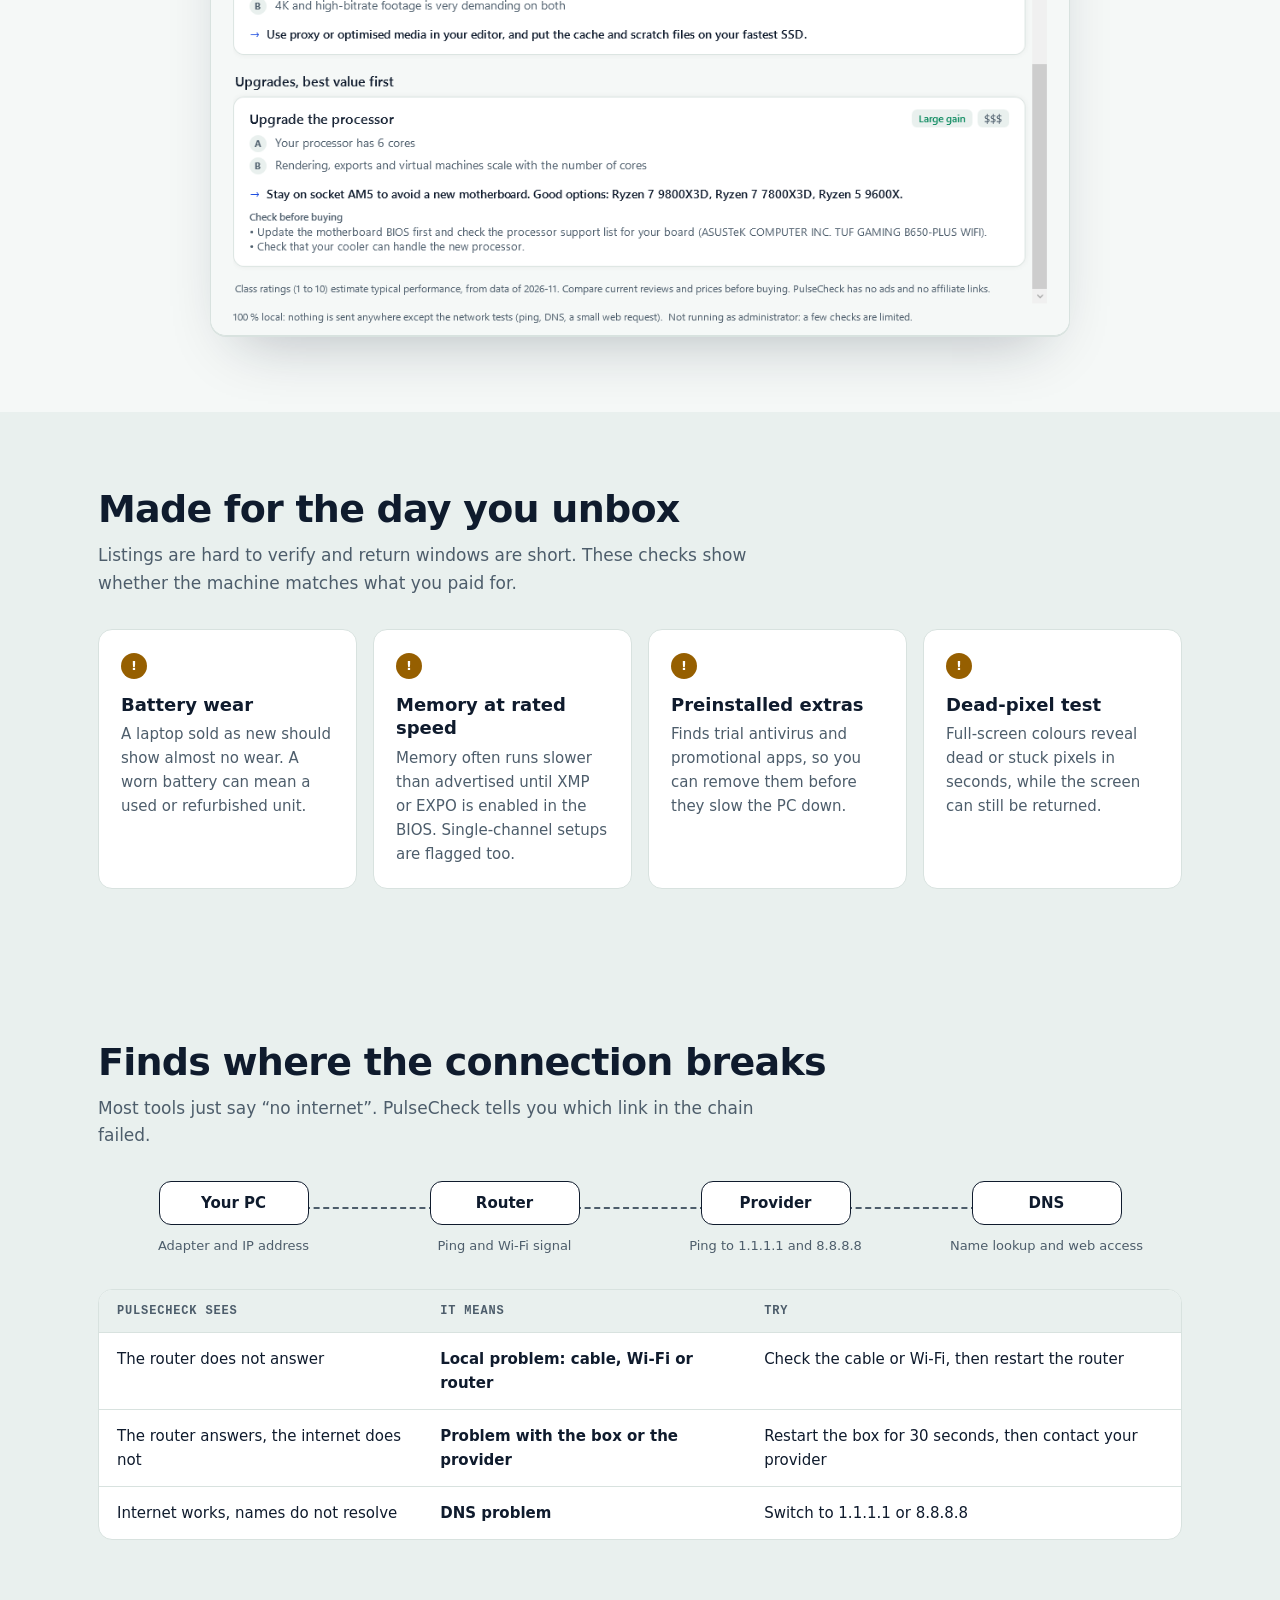
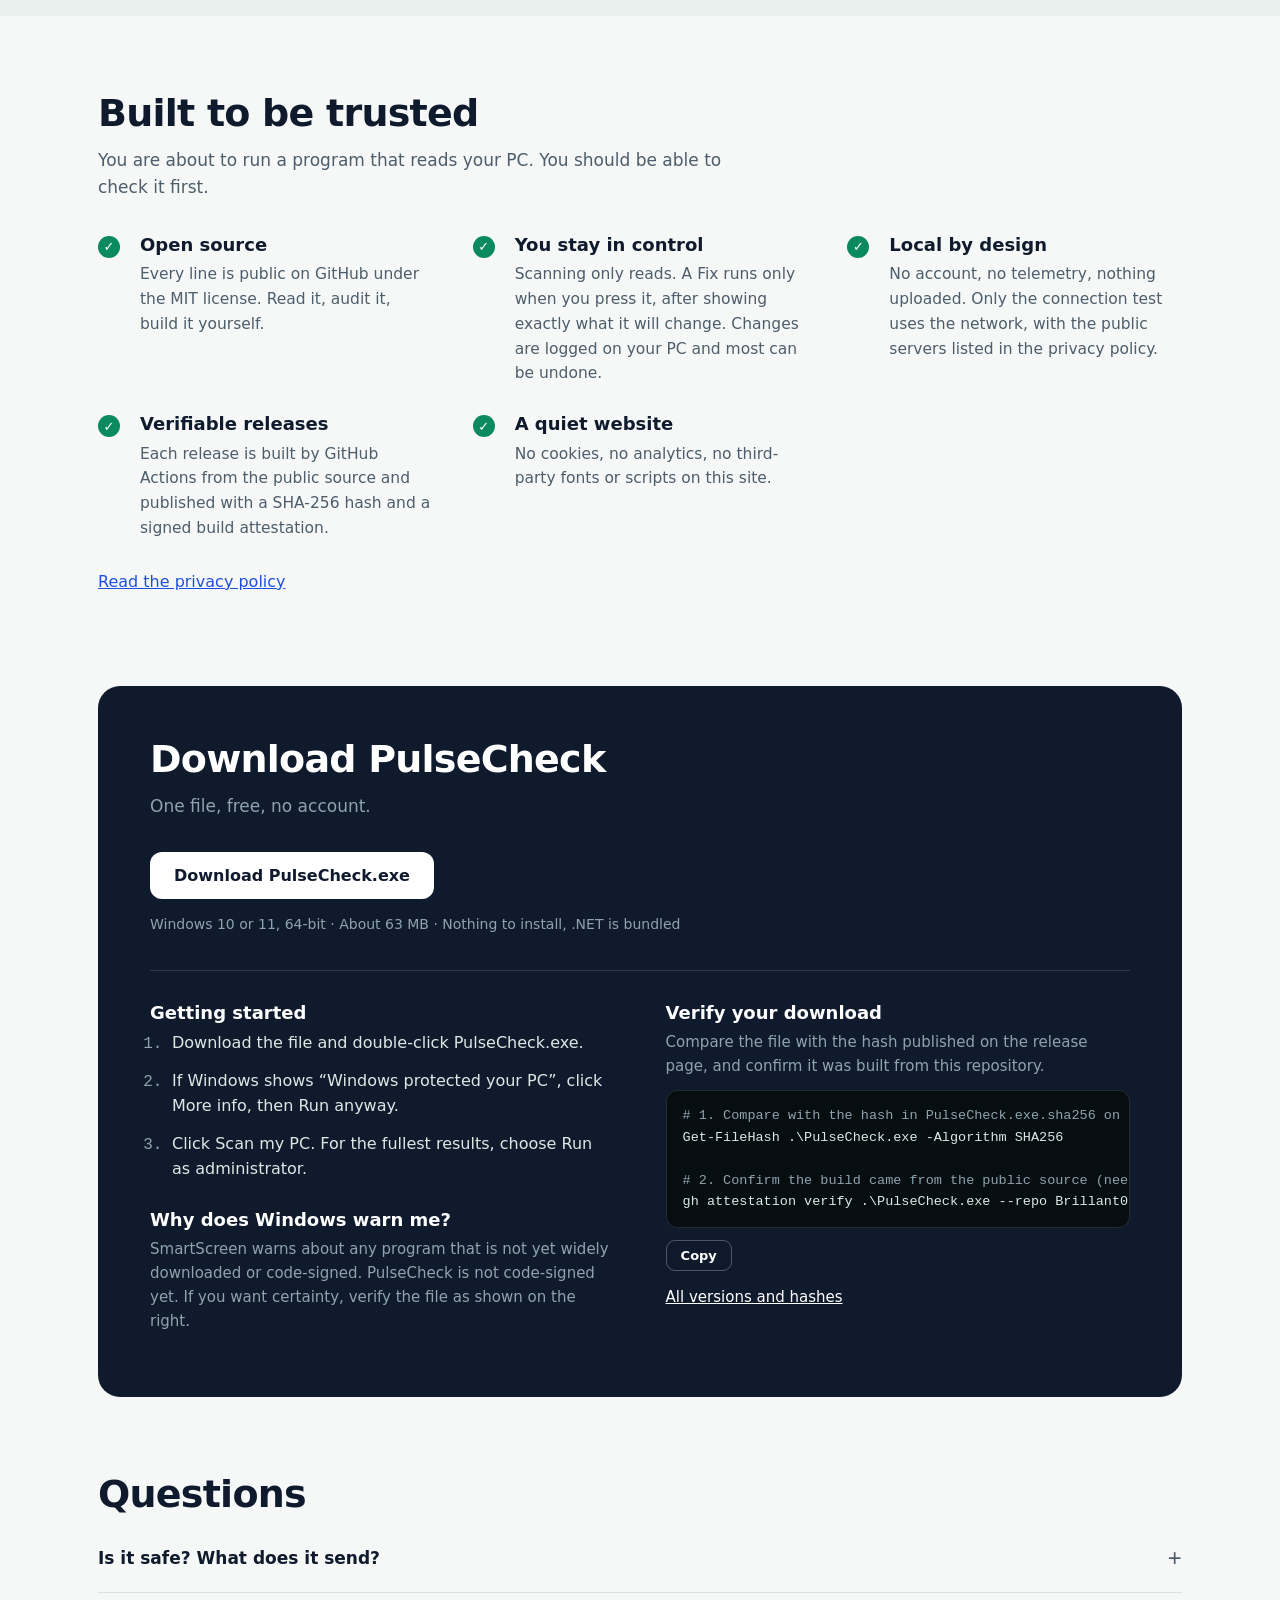
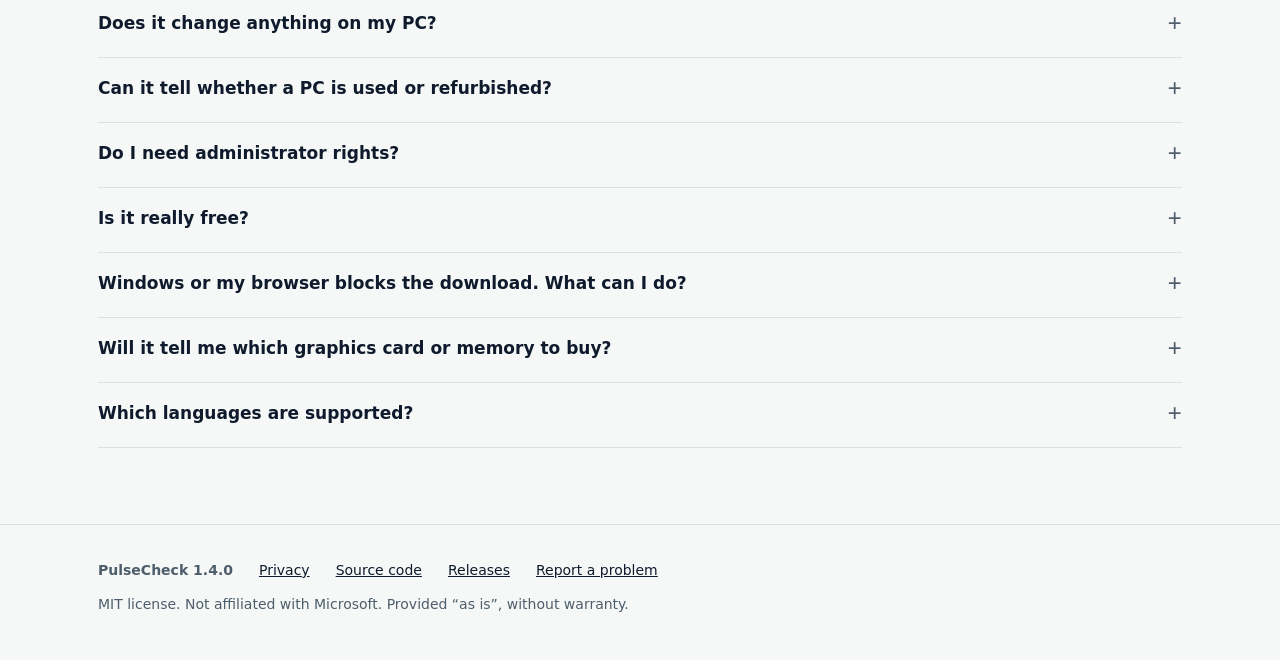
==== commit 62e13e16: "PulseCheck 1.4.0: hardening (safer temp cleanup, crash handler, offline-friendly scans, type-safe re" ====
--- a/docs/index.html
+++ b/docs/index.html
@@ -4,7 +4,7 @@
 <meta charset="utf-8">
 <meta name="viewport" content="width=device-width, initial-scale=1">
 <title>PulseCheck – Free PC health check for new computers</title>
-<meta name="description" content="Check a new Windows PC in about a minute: real specs, battery wear, memory speed, preinstalled extras, drive health, security and your internet connection. Free, open source, 100 % local.">
+<meta name="description" content="Free, open-source Windows health check for new PCs: real specs, battery wear, RAM speed, preinstalled junk, drives, security, network. 100 % local.">
 <meta name="color-scheme" content="light dark">
 <meta name="theme-color" content="#F5F8F7" media="(prefers-color-scheme: light)">
 <meta name="theme-color" content="#0A1317" media="(prefers-color-scheme: dark)">
@@ -19,14 +19,14 @@
 <meta property="og:type" content="website">
 <meta property="og:site_name" content="PulseCheck">
 <meta property="og:title" content="PulseCheck – Free PC health check for new computers">
-<meta property="og:description" content="Check a new Windows PC in about a minute: real specs, battery wear, memory speed, preinstalled extras, drive health, security and your internet connection. Free, open source, 100 % local.">
+<meta property="og:description" content="Free, open-source Windows health check for new PCs: real specs, battery wear, RAM speed, preinstalled junk, drives, security, network. 100 % local.">
 <meta property="og:url" content="https://brillant000.github.io/PulseCheck/">
 <meta property="og:image" content="https://brillant000.github.io/PulseCheck/og.png">
 <meta property="og:locale" content="en_US">
 <meta name="twitter:card" content="summary_large_image">
 
 <script type="application/ld+json">
-{"@context":"https://schema.org","@type":"SoftwareApplication","name":"PulseCheck","applicationCategory":"UtilitiesApplication","operatingSystem":"Windows 10, Windows 11","softwareVersion":"1.3.1","license":"https://opensource.org/licenses/MIT","downloadUrl":"https://github.com/Brillant000/PulseCheck/releases/latest/download/PulseCheck.exe","description":"Check a new Windows PC in about a minute: real specs, battery wear, memory speed, preinstalled extras, drive health, security and your internet connection. Free, open source, 100 % local.","offers":{"@type":"Offer","price":"0","priceCurrency":"USD"}}
+{"@context":"https://schema.org","@type":"SoftwareApplication","name":"PulseCheck","applicationCategory":"UtilitiesApplication","operatingSystem":"Windows 10, Windows 11","softwareVersion":"1.4.0","license":"https://opensource.org/licenses/MIT","downloadUrl":"https://github.com/Brillant000/PulseCheck/releases/latest/download/PulseCheck.exe","description":"Free, open-source Windows health check for new PCs: real specs, battery wear, RAM speed, preinstalled junk, drives, security, network. 100 % local.","offers":{"@type":"Offer","price":"0","priceCurrency":"USD"}}
 </script>
 </head>
 <body>
@@ -58,11 +58,11 @@
         <a class="btn" href="https://github.com/Brillant000/PulseCheck/releases/latest/download/PulseCheck.exe">Download for Windows</a>
         <a class="btn ghost" href="https://github.com/Brillant000/PulseCheck">View the source</a>
       </div>
-      <p class="meta">Version 1.3.1 · 63 MB · No account · Nothing to install</p>
+      <p class="meta">Version 1.4.0 · 63 MB · No account · Nothing to install</p>
     </div>
 
     <div class="sheet" role="img" aria-label="Sample report">
-      <div class="sheet-h"><span>Sample report</span><span>PulseCheck 1.3.1</span></div>
+      <div class="sheet-h"><span>Sample report</span><span>PulseCheck 1.4.0</span></div>
       <div class="score">
         <div class="ring" style="--p:82"><b>82</b></div>
         <p><strong>Health score</strong>Two things worth a look</p>
@@ -213,6 +213,7 @@
     <details><summary>Can it tell whether a PC is used or refurbished?</summary><p>It shows signs, such as battery wear or a missing activation. These are indicators, not proof.</p></details>
     <details><summary>Do I need administrator rights?</summary><p>Not for most checks. Choose Run as administrator for the TPM check and a few others.</p></details>
     <details><summary>Is it really free?</summary><p>Yes. It is free and open source under the MIT license, with no ads and no paid tier.</p></details>
+    <details><summary>Windows or my browser blocks the download. What can I do?</summary><p>In Edge or Chrome, open the downloads list, click the three dots next to the file, choose Keep, then Show more and Keep anyway. When you run it, if Windows says it protected your PC, click More info then Run anyway. You can also right-click the file, choose Properties and tick Unblock. If Windows 11 Smart App Control is on, it blocks every unsigned app and cannot be bypassed. A code-signing certificate has been requested to remove these warnings, and you can check the file with the hash on the release page.</p></details>
     <details><summary>Will it tell me which graphics card or memory to buy?</summary><p>Yes. After a scan, the Solutions tab compares your graphics card, processor, memory, drives and screen with your usage (gaming, video and 3D, work, development) and explains what is worth upgrading and why. Performance classes are estimates, and there are no ads or affiliate links, so compare current reviews and prices before buying.</p></details>
     <details><summary>Which languages are supported?</summary><p>English, Français, Español and Deutsch. More can be added: see the repository.</p></details>
   </div>
@@ -222,7 +223,7 @@
 <footer class="site">
   <div class="wrap">
     <div class="cols">
-      <strong>PulseCheck 1.3.1</strong>
+      <strong>PulseCheck 1.4.0</strong>
       <a href="privacy.html">Privacy</a>
       <a href="https://github.com/Brillant000/PulseCheck">Source code</a>
       <a href="https://github.com/Brillant000/PulseCheck/releases">Releases</a>
